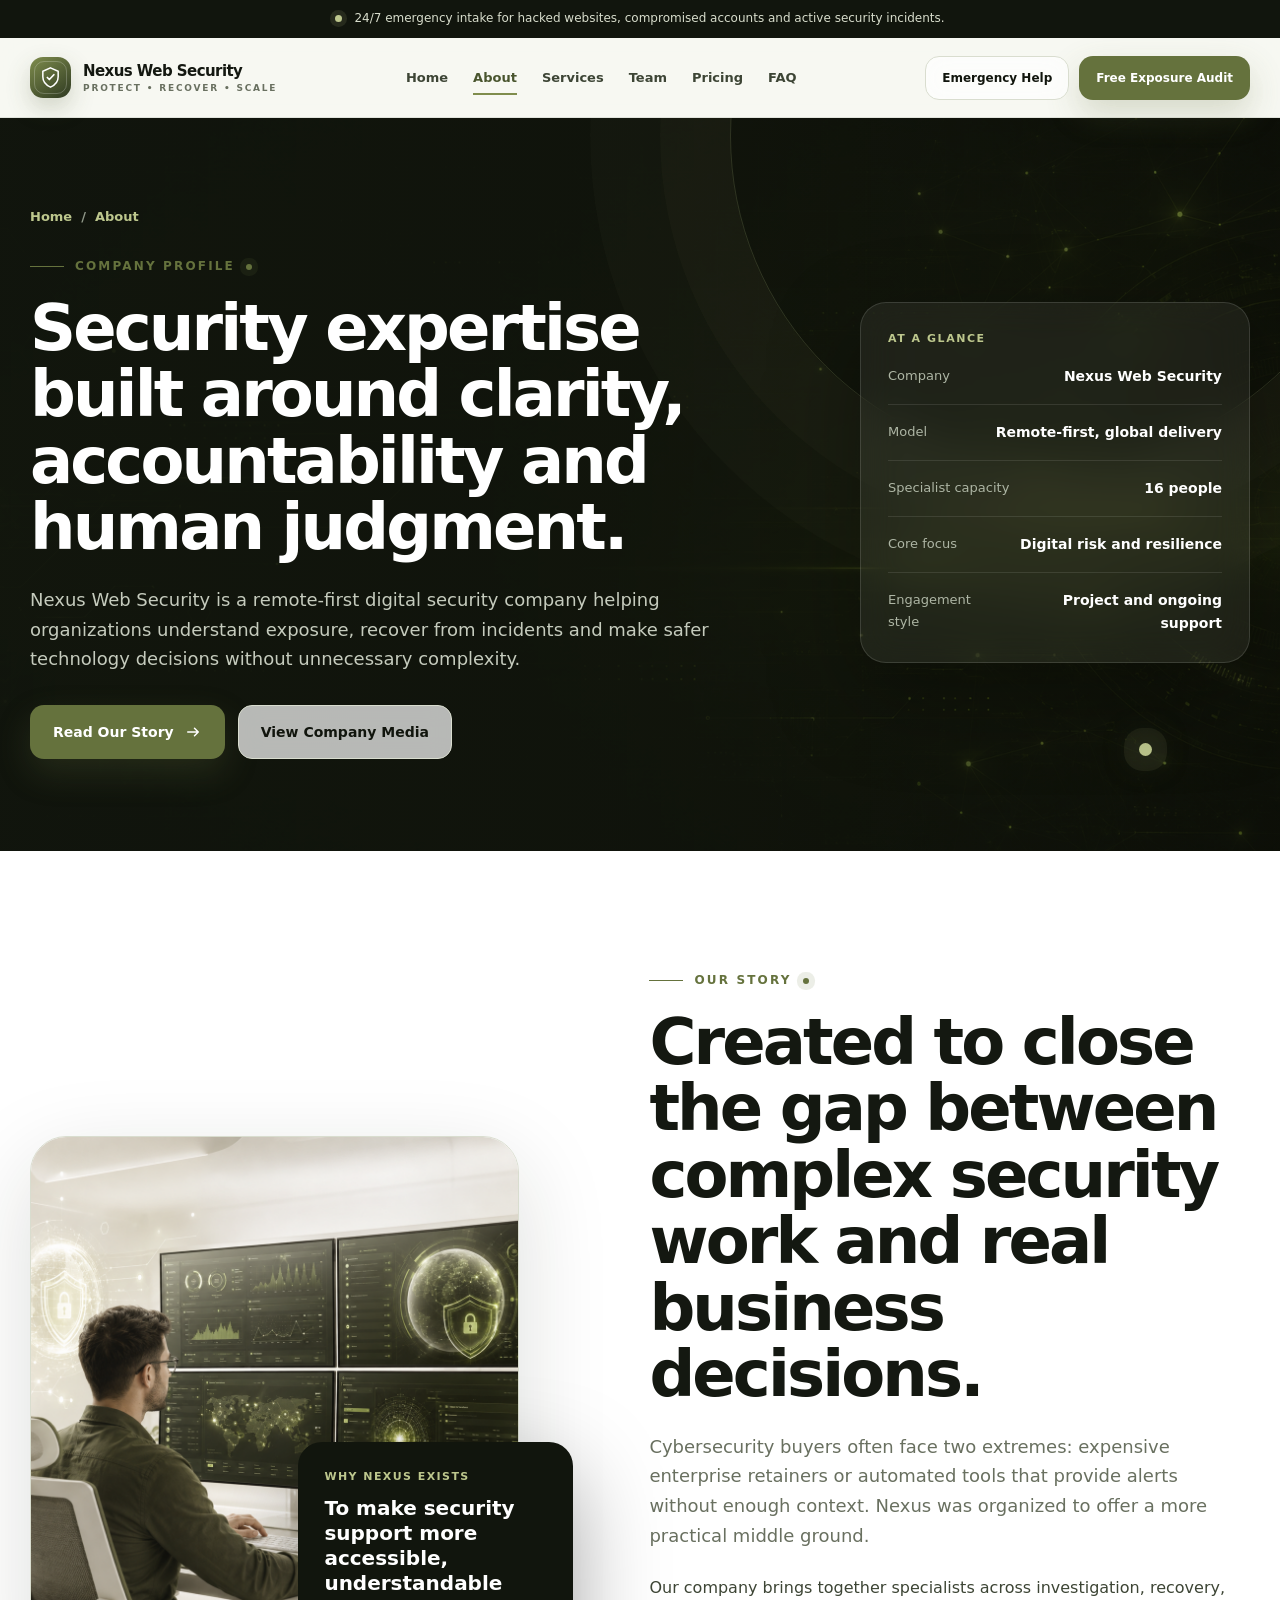
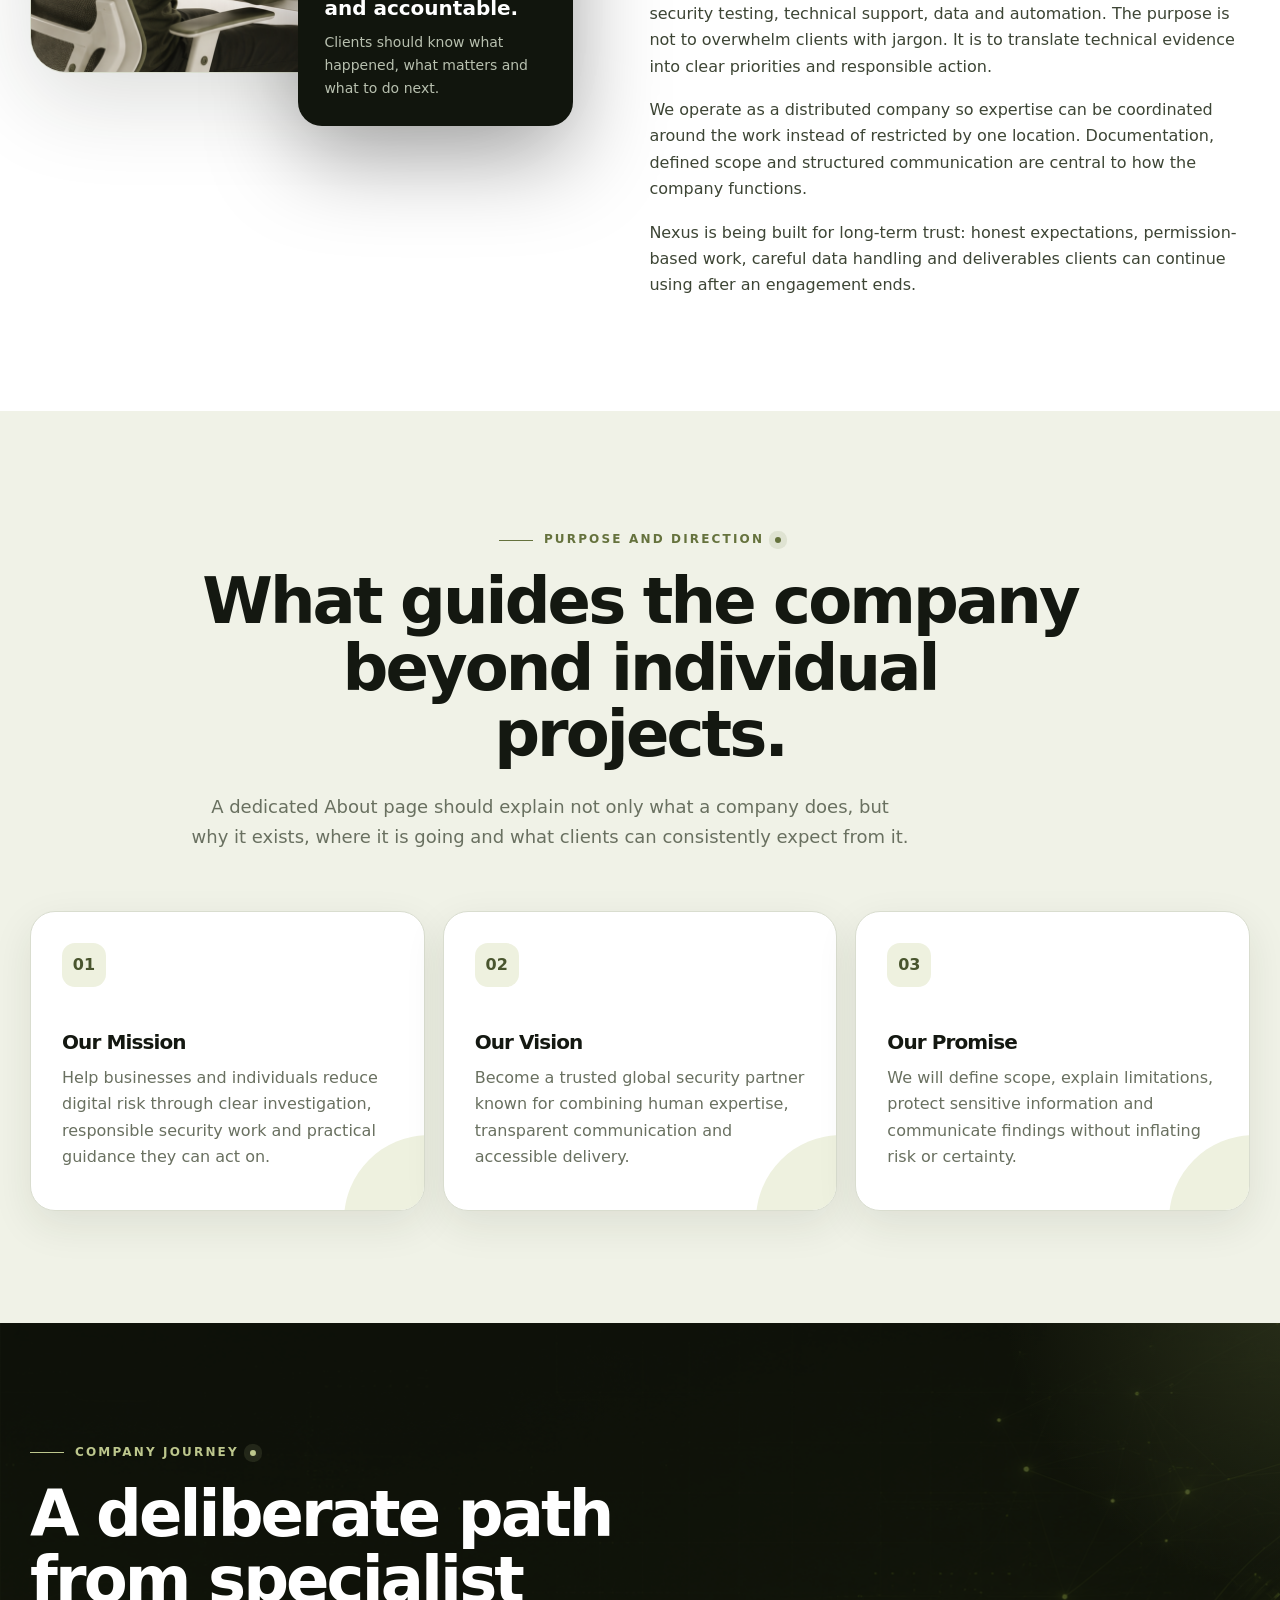
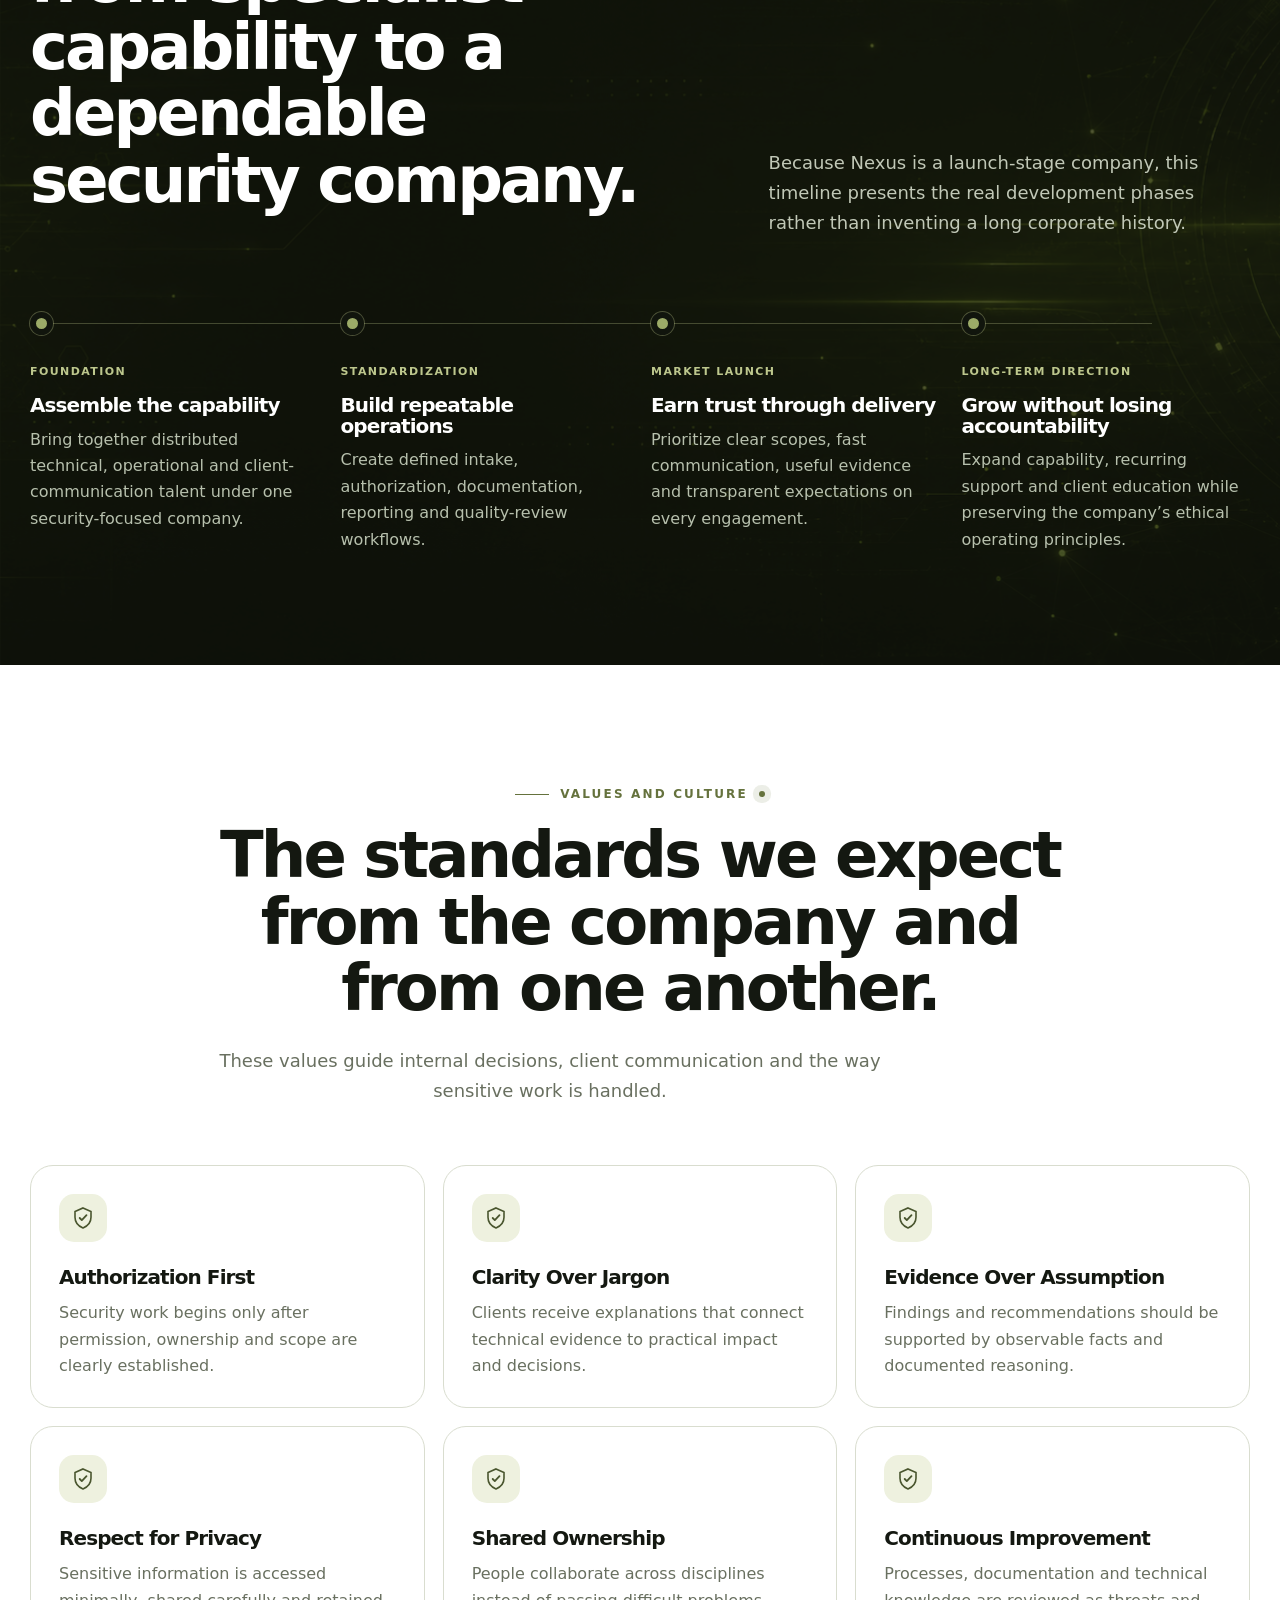
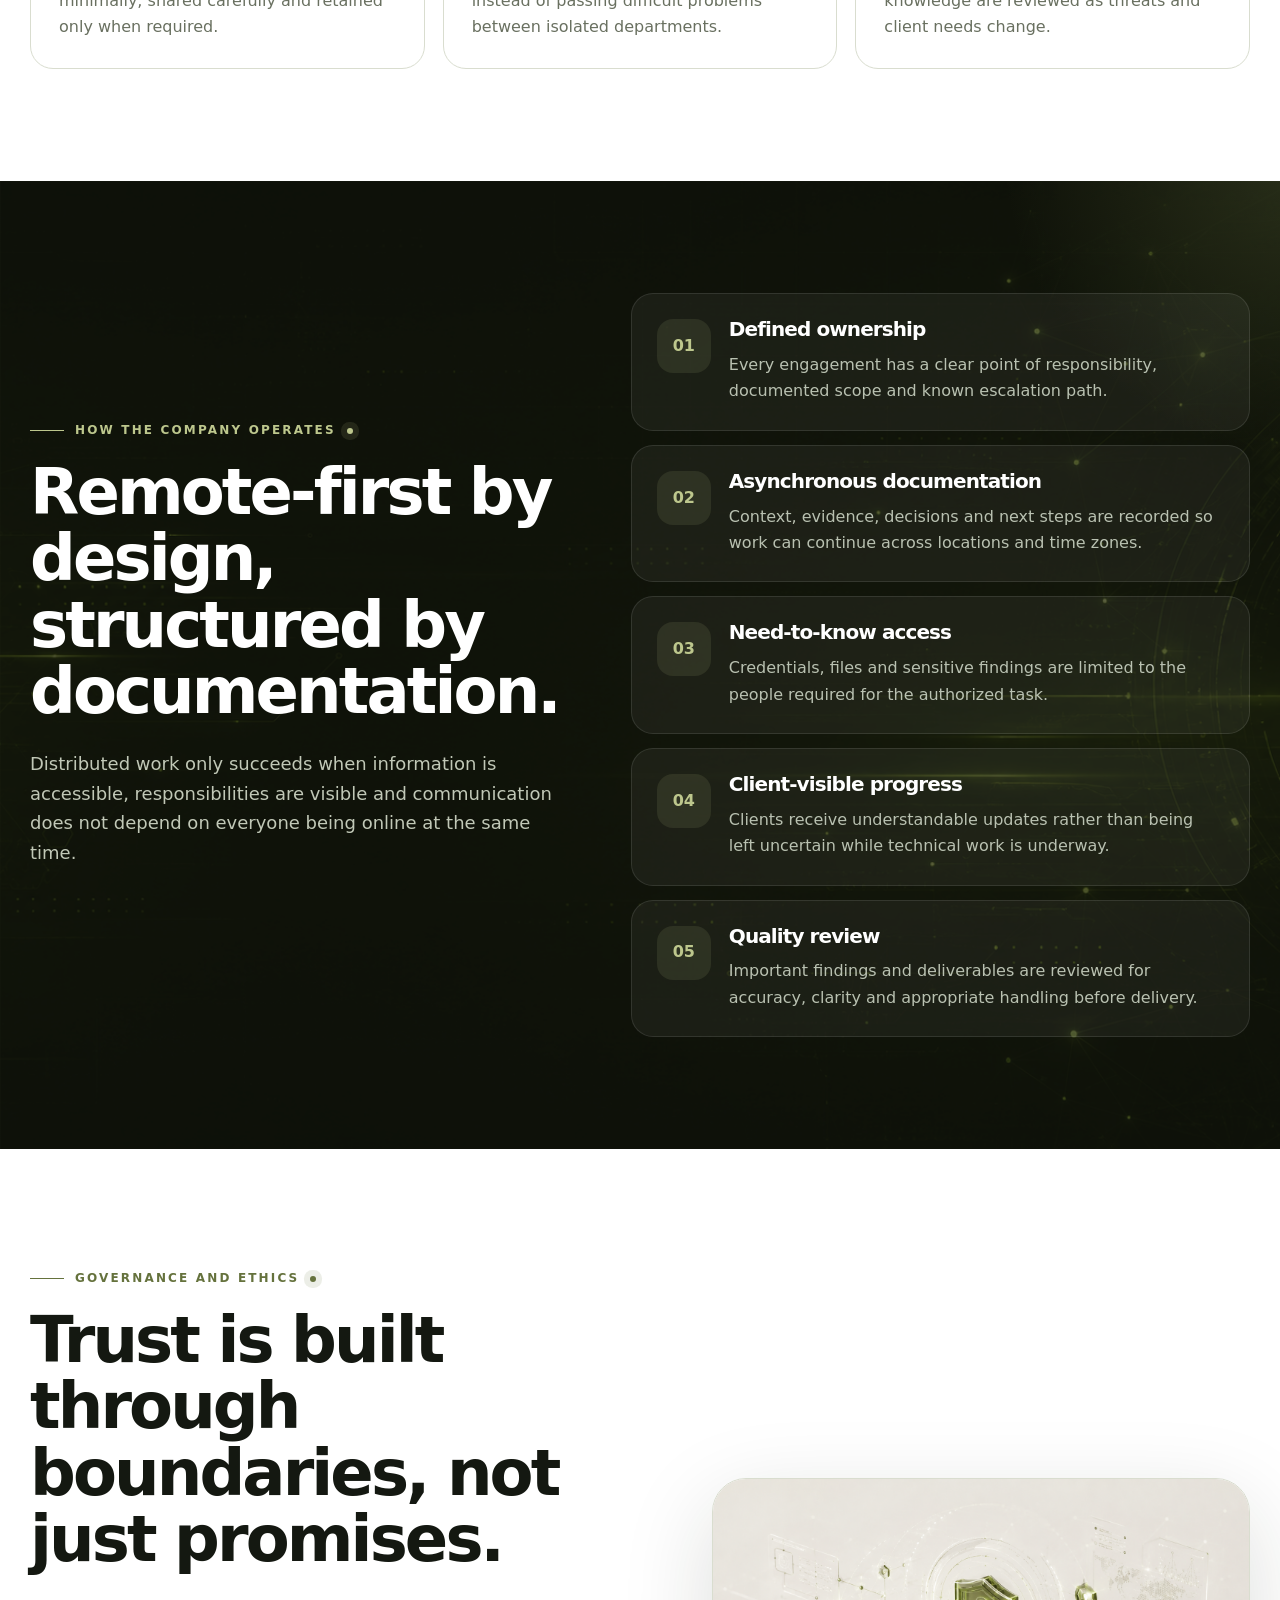
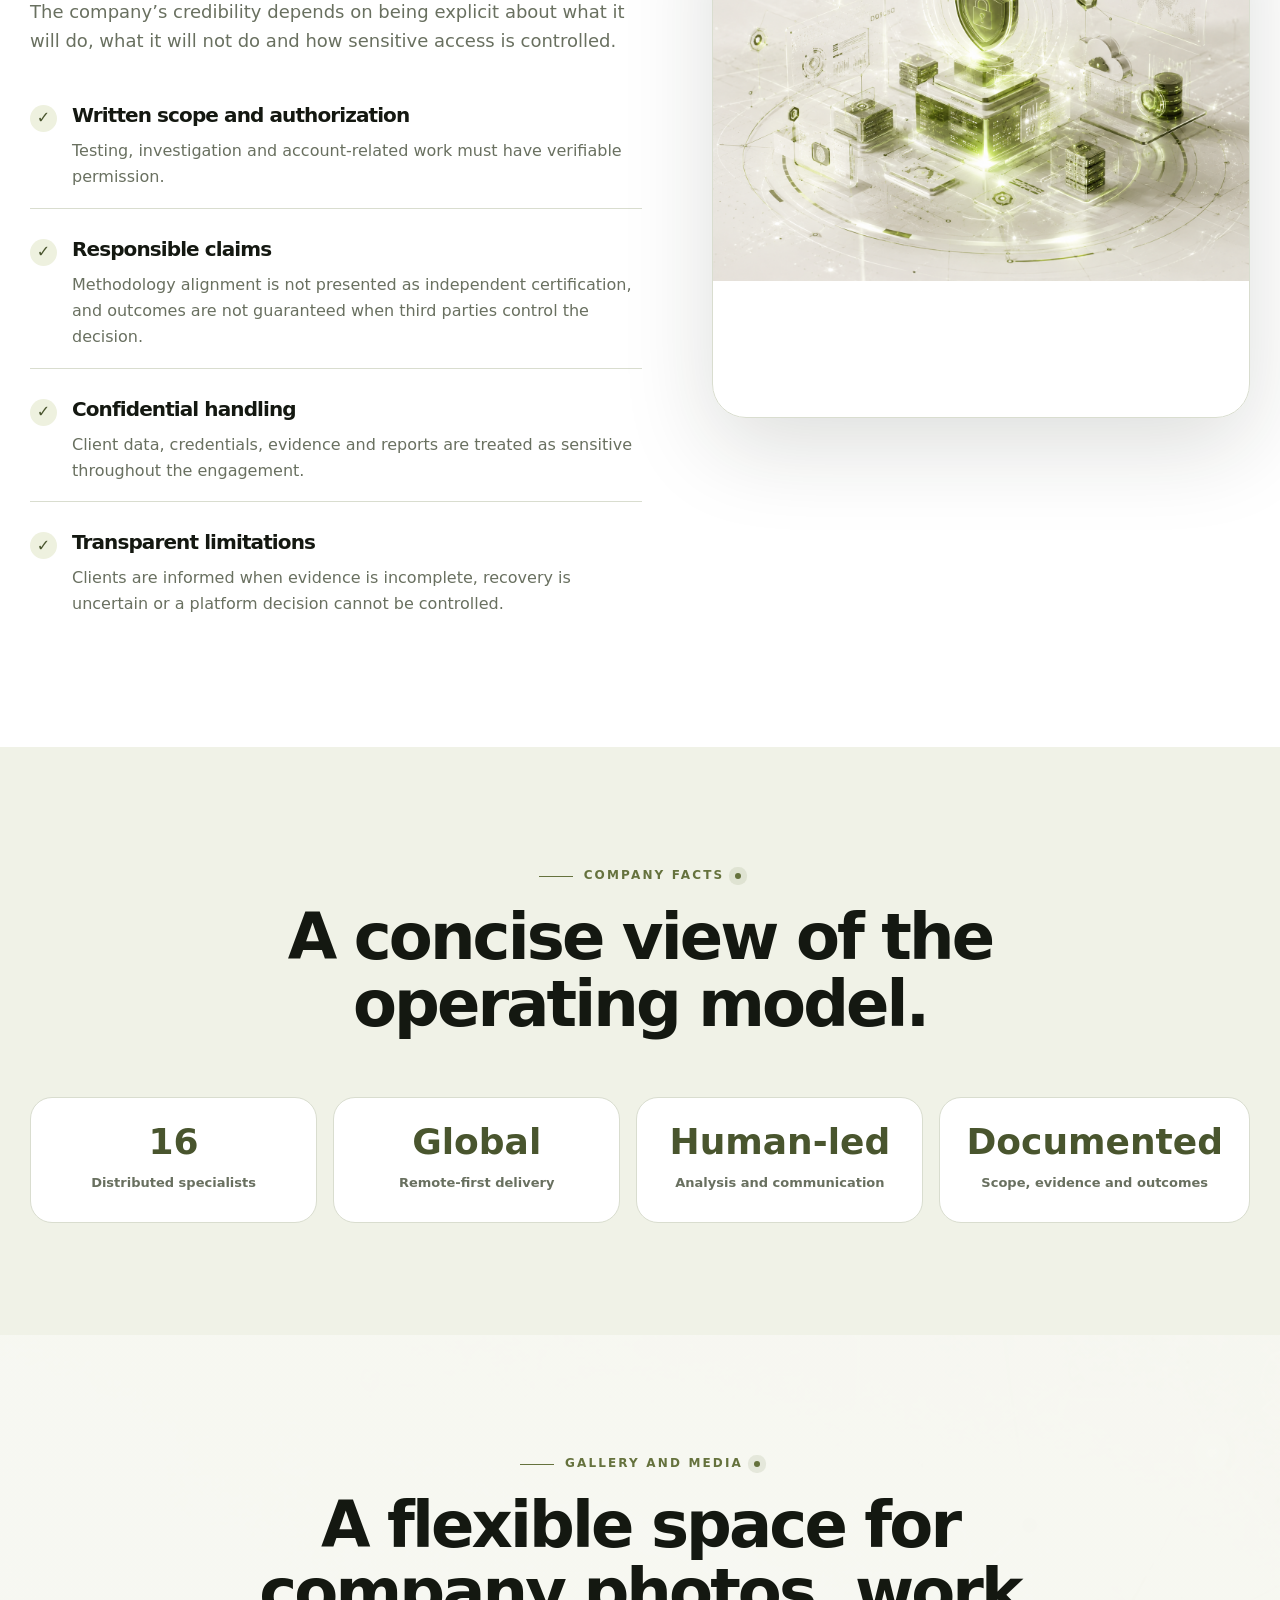
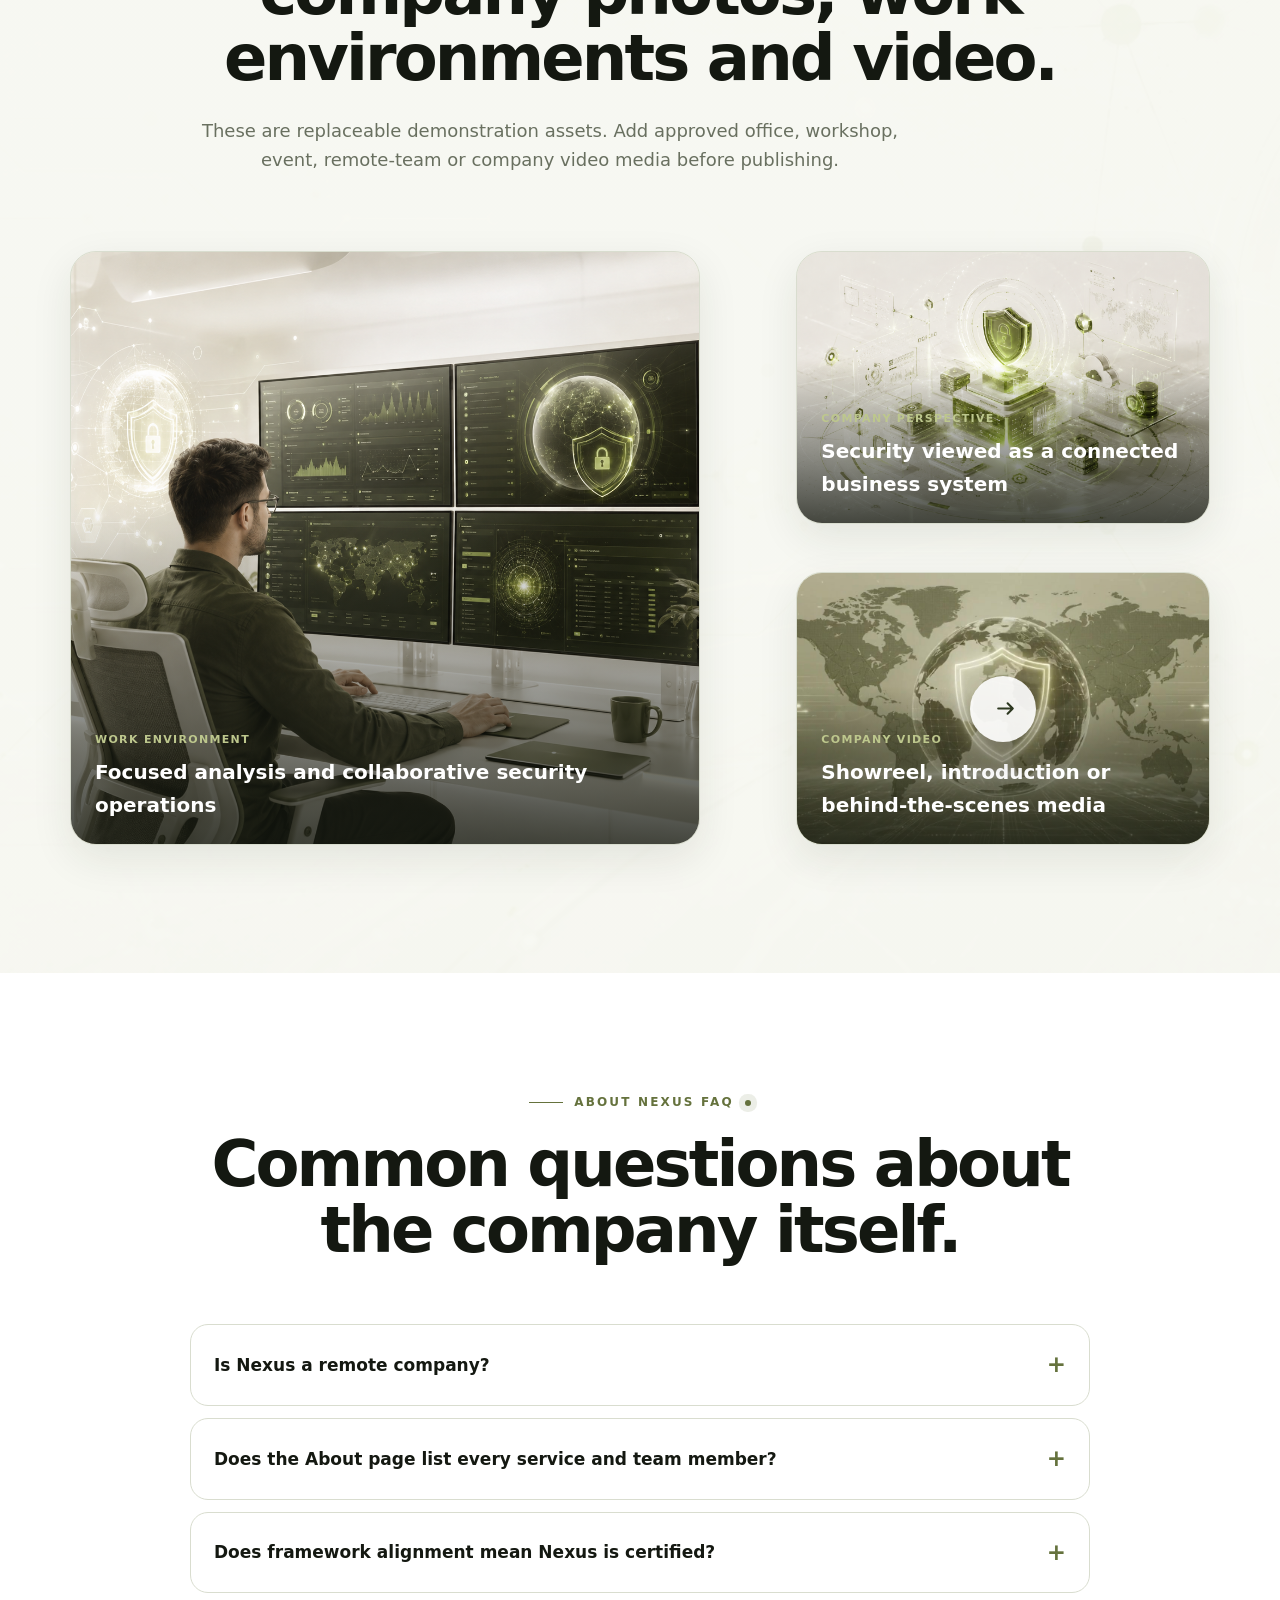
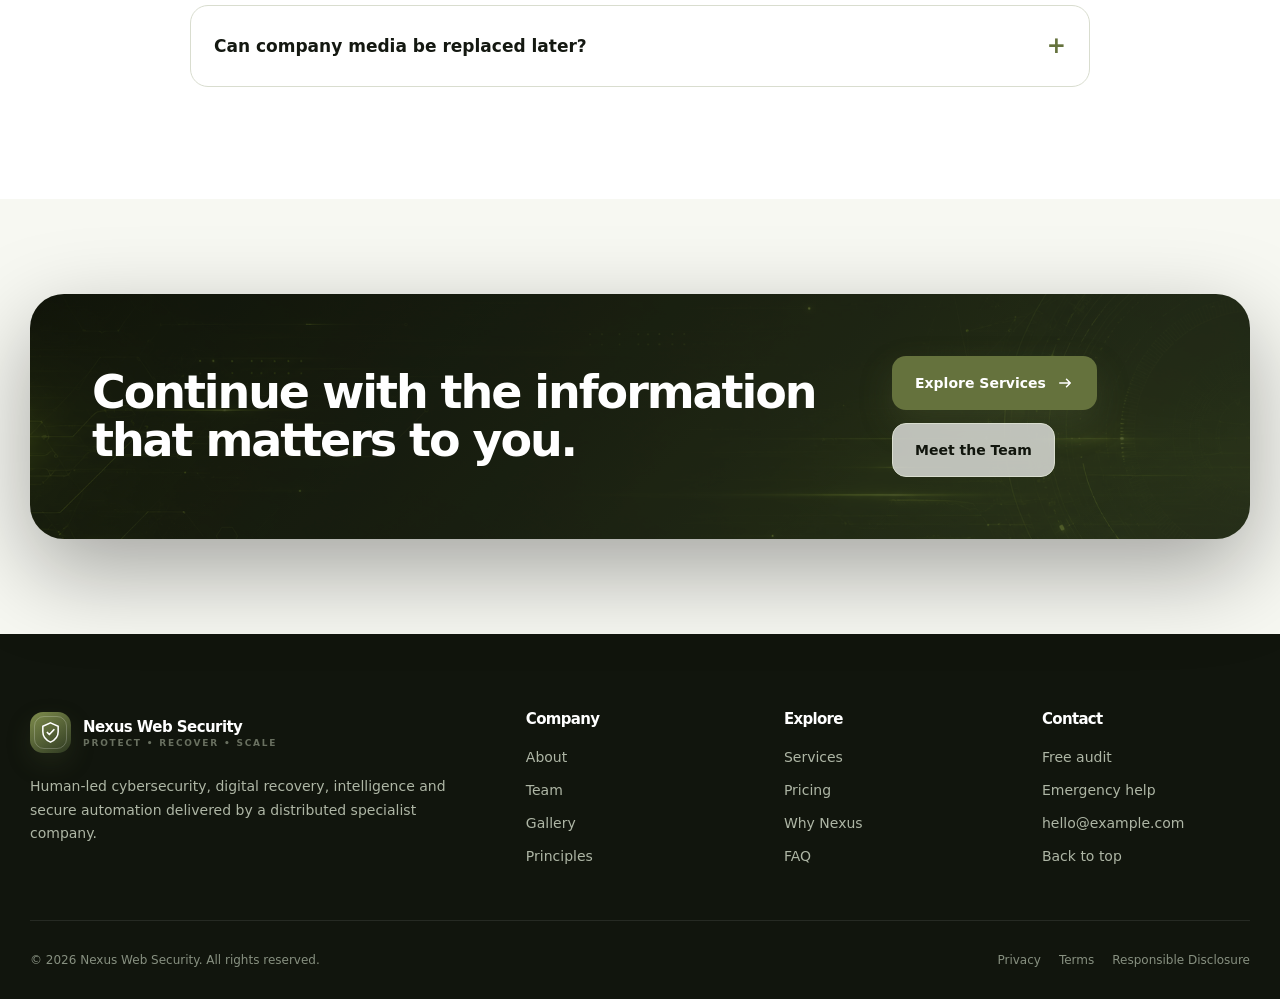
==== about.html @ 374e023b "Add files via upload" ====
<!DOCTYPE html><html lang="en"><head><meta charset="utf-8"><meta name="viewport" content="width=device-width,initial-scale=1"><meta name="description" content="Learn about Nexus Web Security, its origin, mission, vision, values, operating model, governance principles and company media."><meta name="theme-color" content="#f7f8f2"><title>About Nexus Web Security — Company Story, Values & Culture</title><script>document.documentElement.classList.add('js')</script><link rel="stylesheet" href="assets/site.css"></head><body><div class="topbar"><div class="container"><span class="live-dot"></span><span>24/7 emergency intake for hacked websites, compromised accounts and active security incidents.</span></div></div>
<nav class="nav" aria-label="Main navigation"><div class="container nav-inner">
<a class="brand" href="index.html" aria-label="Nexus Web Security home"><span class="brand-mark"><svg fill="none" viewBox="0 0 24 24"><path d="M12 2 20 5.6v5.6c0 5.1-3.2 8.7-8 10.8-4.8-2.1-8-5.7-8-10.8V5.6L12 2Z" stroke="currentColor" stroke-width="1.6"/><path d="m8.7 12 2.1 2.1 4.7-5" stroke="currentColor" stroke-linecap="round" stroke-linejoin="round" stroke-width="1.8"/></svg></span><span class="brand-text">Nexus Web Security<small>Protect • Recover • Scale</small></span></a>
<div class="nav-links" id="navLinks"><a href="index.html">Home</a><a href="about.html" class="active">About</a><a href="services.html">Services</a><a href="team.html">Team</a><a href="services.html#pricing">Pricing</a><a href="index.html#faq">FAQ</a></div>
<div class="nav-actions"><a class="btn btn-outline" href="index.html#emergency"><strong>Emergency Help</strong></a><a class="btn btn-primary" href="index.html#audit"><strong>Free Exposure Audit</strong></a><button class="menu-toggle" id="menuToggle" aria-label="Open menu" aria-expanded="false"><svg fill="none" viewBox="0 0 24 24" width="20"><path d="M4 7h16M4 12h16M4 17h16" stroke="currentColor" stroke-linecap="round" stroke-width="1.8"/></svg></button></div>
</div></nav><main id="top">
<section class="subhero" aria-labelledby="about-title"><span class="subhero-accent"></span><div class="container subhero-grid"><div>
<div class="breadcrumb"><a href="index.html">Home</a><span>/</span><strong>About</strong></div><span class="eyebrow">Company profile</span>
<h1 id="about-title"><strong>Security expertise built around clarity, accountability and human judgment.</strong></h1>
<p class="lead">Nexus Web Security is a remote-first digital security company helping organizations understand exposure, recover from incidents and make safer technology decisions without unnecessary complexity.</p>
<div class="actions"><a class="btn btn-primary" href="#story"><strong>Read Our Story</strong><svg aria-hidden="true" fill="none" viewBox="0 0 24 24"><path d="M5 12h14m-5-5 5 5-5 5" stroke="currentColor" stroke-linecap="round" stroke-linejoin="round" stroke-width="2"/></svg></a><a class="btn btn-outline" href="#gallery"><strong>View Company Media</strong></a></div></div>
<aside class="profile-panel" aria-label="Company profile summary"><small>At a glance</small><div class="profile-facts">
<div class="profile-fact"><span>Company</span><strong>Nexus Web Security</strong></div><div class="profile-fact"><span>Model</span><strong>Remote-first, global delivery</strong></div><div class="profile-fact"><span>Specialist capacity</span><strong>16 people</strong></div><div class="profile-fact"><span>Core focus</span><strong>Digital risk and resilience</strong></div><div class="profile-fact"><span>Engagement style</span><strong>Project and ongoing support</strong></div>
</div></aside></div></section>

<section class="section section-white" id="story"><div class="container story-grid"><div class="story-visual reveal"><img src="assets/about-analyst.png" alt="Cybersecurity professional reviewing security intelligence" loading="lazy"><div class="story-card"><small>Why Nexus exists</small><strong>To make security support more accessible, understandable and accountable.</strong><p>Clients should know what happened, what matters and what to do next.</p></div></div><div class="story-content reveal"><span class="eyebrow">Our story</span><h2 class="section-title"><strong>Created to close the gap between complex security work and real business decisions.</strong></h2><p class="lead">Cybersecurity buyers often face two extremes: expensive enterprise retainers or automated tools that provide alerts without enough context. Nexus was organized to offer a more practical middle ground.</p><div class="prose"><p>Our company brings together specialists across investigation, recovery, security testing, technical support, data and automation. The purpose is not to overwhelm clients with jargon. It is to translate technical evidence into clear priorities and responsible action.</p><p>We operate as a distributed company so expertise can be coordinated around the work instead of restricted by one location. Documentation, defined scope and structured communication are central to how the company functions.</p><p>Nexus is being built for long-term trust: honest expectations, permission-based work, careful data handling and deliverables clients can continue using after an engagement ends.</p></div></div></div></section>

<section class="section section-soft"><div class="container"><div class="section-head center reveal"><span class="eyebrow">Purpose and direction</span><h2 class="section-title"><strong>What guides the company beyond individual projects.</strong></h2><p class="section-copy">A dedicated About page should explain not only what a company does, but why it exists, where it is going and what clients can consistently expect from it.</p></div><div class="purpose-grid">
<article class="purpose-card reveal"><div class="purpose-number">01</div><h3><strong>Our Mission</strong></h3><p>Help businesses and individuals reduce digital risk through clear investigation, responsible security work and practical guidance they can act on.</p></article>
<article class="purpose-card reveal"><div class="purpose-number">02</div><h3><strong>Our Vision</strong></h3><p>Become a trusted global security partner known for combining human expertise, transparent communication and accessible delivery.</p></article>
<article class="purpose-card reveal"><div class="purpose-number">03</div><h3><strong>Our Promise</strong></h3><p>We will define scope, explain limitations, protect sensitive information and communicate findings without inflating risk or certainty.</p></article>
</div></div></section>

<section class="section section-dark" id="journey"><div class="container"><div class="section-head reveal"><div><span class="eyebrow">Company journey</span><h2 class="section-title"><strong>A deliberate path from specialist capability to a dependable security company.</strong></h2></div><p class="section-copy">Because Nexus is a launch-stage company, this timeline presents the real development phases rather than inventing a long corporate history.</p></div><div class="timeline">
<article class="phase reveal"><span class="phase-dot"></span><small>Foundation</small><h3><strong>Assemble the capability</strong></h3><p>Bring together distributed technical, operational and client-communication talent under one security-focused company.</p></article>
<article class="phase reveal"><span class="phase-dot"></span><small>Standardization</small><h3><strong>Build repeatable operations</strong></h3><p>Create defined intake, authorization, documentation, reporting and quality-review workflows.</p></article>
<article class="phase reveal"><span class="phase-dot"></span><small>Market launch</small><h3><strong>Earn trust through delivery</strong></h3><p>Prioritize clear scopes, fast communication, useful evidence and transparent expectations on every engagement.</p></article>
<article class="phase reveal"><span class="phase-dot"></span><small>Long-term direction</small><h3><strong>Grow without losing accountability</strong></h3><p>Expand capability, recurring support and client education while preserving the company’s ethical operating principles.</p></article>
</div></div></section>

<section class="section section-white" id="values"><div class="container"><div class="section-head center reveal"><span class="eyebrow">Values and culture</span><h2 class="section-title"><strong>The standards we expect from the company and from one another.</strong></h2><p class="section-copy">These values guide internal decisions, client communication and the way sensitive work is handled.</p></div><div class="values-grid">
<article class="value-card reveal"><div class="value-icon"><svg fill="none" viewBox="0 0 24 24"><path d="M12 2 20 5.6v5.6c0 5.1-3.2 8.7-8 10.8-4.8-2.1-8-5.7-8-10.8V5.6L12 2Z" stroke="currentColor" stroke-width="1.6"/><path d="m8.7 12 2.1 2.1 4.7-5" stroke="currentColor" stroke-linecap="round" stroke-linejoin="round" stroke-width="1.8"/></svg></div><h3><strong>Authorization First</strong></h3><p>Security work begins only after permission, ownership and scope are clearly established.</p></article><article class="value-card reveal"><div class="value-icon"><svg fill="none" viewBox="0 0 24 24"><path d="M12 2 20 5.6v5.6c0 5.1-3.2 8.7-8 10.8-4.8-2.1-8-5.7-8-10.8V5.6L12 2Z" stroke="currentColor" stroke-width="1.6"/><path d="m8.7 12 2.1 2.1 4.7-5" stroke="currentColor" stroke-linecap="round" stroke-linejoin="round" stroke-width="1.8"/></svg></div><h3><strong>Clarity Over Jargon</strong></h3><p>Clients receive explanations that connect technical evidence to practical impact and decisions.</p></article><article class="value-card reveal"><div class="value-icon"><svg fill="none" viewBox="0 0 24 24"><path d="M12 2 20 5.6v5.6c0 5.1-3.2 8.7-8 10.8-4.8-2.1-8-5.7-8-10.8V5.6L12 2Z" stroke="currentColor" stroke-width="1.6"/><path d="m8.7 12 2.1 2.1 4.7-5" stroke="currentColor" stroke-linecap="round" stroke-linejoin="round" stroke-width="1.8"/></svg></div><h3><strong>Evidence Over Assumption</strong></h3><p>Findings and recommendations should be supported by observable facts and documented reasoning.</p></article><article class="value-card reveal"><div class="value-icon"><svg fill="none" viewBox="0 0 24 24"><path d="M12 2 20 5.6v5.6c0 5.1-3.2 8.7-8 10.8-4.8-2.1-8-5.7-8-10.8V5.6L12 2Z" stroke="currentColor" stroke-width="1.6"/><path d="m8.7 12 2.1 2.1 4.7-5" stroke="currentColor" stroke-linecap="round" stroke-linejoin="round" stroke-width="1.8"/></svg></div><h3><strong>Respect for Privacy</strong></h3><p>Sensitive information is accessed minimally, shared carefully and retained only when required.</p></article><article class="value-card reveal"><div class="value-icon"><svg fill="none" viewBox="0 0 24 24"><path d="M12 2 20 5.6v5.6c0 5.1-3.2 8.7-8 10.8-4.8-2.1-8-5.7-8-10.8V5.6L12 2Z" stroke="currentColor" stroke-width="1.6"/><path d="m8.7 12 2.1 2.1 4.7-5" stroke="currentColor" stroke-linecap="round" stroke-linejoin="round" stroke-width="1.8"/></svg></div><h3><strong>Shared Ownership</strong></h3><p>People collaborate across disciplines instead of passing difficult problems between isolated departments.</p></article><article class="value-card reveal"><div class="value-icon"><svg fill="none" viewBox="0 0 24 24"><path d="M12 2 20 5.6v5.6c0 5.1-3.2 8.7-8 10.8-4.8-2.1-8-5.7-8-10.8V5.6L12 2Z" stroke="currentColor" stroke-width="1.6"/><path d="m8.7 12 2.1 2.1 4.7-5" stroke="currentColor" stroke-linecap="round" stroke-linejoin="round" stroke-width="1.8"/></svg></div><h3><strong>Continuous Improvement</strong></h3><p>Processes, documentation and technical knowledge are reviewed as threats and client needs change.</p></article>
</div></div></section>

<section class="section section-dark" id="operating-model"><div class="container operating-grid"><div class="operating-summary reveal"><span class="eyebrow">How the company operates</span><h2 class="section-title"><strong>Remote-first by design, structured by documentation.</strong></h2><p class="lead">Distributed work only succeeds when information is accessible, responsibilities are visible and communication does not depend on everyone being online at the same time.</p></div><div class="operating-list">
<article class="operating-item reveal"><span class="num">01</span><div><h3><strong>Defined ownership</strong></h3><p>Every engagement has a clear point of responsibility, documented scope and known escalation path.</p></div></article>
<article class="operating-item reveal"><span class="num">02</span><div><h3><strong>Asynchronous documentation</strong></h3><p>Context, evidence, decisions and next steps are recorded so work can continue across locations and time zones.</p></div></article>
<article class="operating-item reveal"><span class="num">03</span><div><h3><strong>Need-to-know access</strong></h3><p>Credentials, files and sensitive findings are limited to the people required for the authorized task.</p></div></article>
<article class="operating-item reveal"><span class="num">04</span><div><h3><strong>Client-visible progress</strong></h3><p>Clients receive understandable updates rather than being left uncertain while technical work is underway.</p></div></article>
<article class="operating-item reveal"><span class="num">05</span><div><h3><strong>Quality review</strong></h3><p>Important findings and deliverables are reviewed for accuracy, clarity and appropriate handling before delivery.</p></div></article>
</div></div></section>

<section class="section section-white" id="principles"><div class="container ethics-layout"><div class="reveal"><span class="eyebrow">Governance and ethics</span><h2 class="section-title"><strong>Trust is built through boundaries, not just promises.</strong></h2><p class="lead">The company’s credibility depends on being explicit about what it will do, what it will not do and how sensitive access is controlled.</p><div class="ethics-list">
<div class="ethic"><span class="ethic-check">✓</span><div><h3><strong>Written scope and authorization</strong></h3><p>Testing, investigation and account-related work must have verifiable permission.</p></div></div>
<div class="ethic"><span class="ethic-check">✓</span><div><h3><strong>Responsible claims</strong></h3><p>Methodology alignment is not presented as independent certification, and outcomes are not guaranteed when third parties control the decision.</p></div></div>
<div class="ethic"><span class="ethic-check">✓</span><div><h3><strong>Confidential handling</strong></h3><p>Client data, credentials, evidence and reports are treated as sensitive throughout the engagement.</p></div></div>
<div class="ethic"><span class="ethic-check">✓</span><div><h3><strong>Transparent limitations</strong></h3><p>Clients are informed when evidence is incomplete, recovery is uncertain or a platform decision cannot be controlled.</p></div></div>
</div></div><div class="ethics-visual reveal"><img src="assets/about-architecture.png" alt="Secure digital architecture representing company governance" loading="lazy"></div></div></section>

<section class="section section-soft"><div class="container"><div class="section-head center reveal"><span class="eyebrow">Company facts</span><h2 class="section-title"><strong>A concise view of the operating model.</strong></h2></div><div class="facts-grid"><div class="fact-card reveal"><strong>16</strong><span>Distributed specialists</span></div><div class="fact-card reveal"><strong>Global</strong><span>Remote-first delivery</span></div><div class="fact-card reveal"><strong>Human-led</strong><span>Analysis and communication</span></div><div class="fact-card reveal"><strong>Documented</strong><span>Scope, evidence and outcomes</span></div></div></div></section>

<section class="section gallery-section" id="gallery"><div class="container"><div class="section-head center reveal"><span class="eyebrow">Gallery and media</span><h2 class="section-title"><strong>A flexible space for company photos, work environments and video.</strong></h2><p class="section-copy">These are replaceable demonstration assets. Add approved office, workshop, event, remote-team or company video media before publishing.</p></div><div class="gallery-grid">
<figure class="media-card large reveal" data-type="image" data-src="assets/about-analyst.png"><img src="assets/about-analyst.png" alt="Cybersecurity work environment" loading="lazy"><figcaption class="media-info"><small>Work environment</small><strong>Focused analysis and collaborative security operations</strong></figcaption></figure>
<figure class="media-card reveal" data-type="image" data-src="assets/about-architecture.png"><img src="assets/about-architecture.png" alt="Digital security architecture" loading="lazy"><figcaption class="media-info"><small>Company perspective</small><strong>Security viewed as a connected business system</strong></figcaption></figure>
<figure class="media-card reveal" data-type="video" data-src="assets/company-gallery-video.mp4"><video muted playsinline preload="metadata" poster="assets/company-gallery-video-poster.jpg"><source src="assets/company-gallery-video.mp4" type="video/mp4"></video><span class="media-play"><svg aria-hidden="true" fill="none" viewBox="0 0 24 24"><path d="M5 12h14m-5-5 5 5-5 5" stroke="currentColor" stroke-linecap="round" stroke-linejoin="round" stroke-width="2"/></svg></span><figcaption class="media-info"><small>Company video</small><strong>Showreel, introduction or behind-the-scenes media</strong></figcaption></figure>
</div></div></section>

<section class="section section-white"><div class="container"><div class="section-head center reveal"><span class="eyebrow">About Nexus FAQ</span><h2 class="section-title"><strong>Common questions about the company itself.</strong></h2></div><div class="faq-list">
<div class="faq-item reveal"><button class="faq-q"><span><strong>Is Nexus a remote company?</strong></span><i>+</i></button><div class="faq-a"><p>Yes. Nexus is structured as a distributed company, using documented workflows and defined ownership to coordinate work across locations.</p></div></div>
<div class="faq-item reveal"><button class="faq-q"><span><strong>Does the About page list every service and team member?</strong></span><i>+</i></button><div class="faq-a"><p>No. Detailed capability information belongs on the dedicated Services page, while names, departments and responsibilities are presented on the Team page.</p></div></div>
<div class="faq-item reveal"><button class="faq-q"><span><strong>Does framework alignment mean Nexus is certified?</strong></span><i>+</i></button><div class="faq-a"><p>No. Using recognized guidance or mapping findings to controls is different from independent organizational certification.</p></div></div>
<div class="faq-item reveal"><button class="faq-q"><span><strong>Can company media be replaced later?</strong></span><i>+</i></button><div class="faq-a"><p>Yes. The gallery supports images and video, and the demonstration assets can be replaced with approved company media without redesigning the section.</p></div></div>
</div></div></section>

<section class="final-cta section-light"><div class="container"><div class="final-card reveal"><h2><strong>Continue with the information that matters to you.</strong></h2><div class="actions"><a class="btn btn-primary" href="services.html"><strong>Explore Services</strong><svg aria-hidden="true" fill="none" viewBox="0 0 24 24"><path d="M5 12h14m-5-5 5 5-5 5" stroke="currentColor" stroke-linecap="round" stroke-linejoin="round" stroke-width="2"/></svg></a><a class="btn btn-outline" href="team.html"><strong>Meet the Team</strong></a></div></div></div></section>
<div class="media-modal" id="mediaModal" aria-hidden="true"><div class="modal-shell"><button class="modal-close" id="modalClose" aria-label="Close media">×</button><div id="modalBody"></div></div></div>
</main><footer><div class="container"><div class="footer-grid">
<div><a class="brand" href="index.html"><span class="brand-mark"><svg fill="none" viewBox="0 0 24 24"><path d="M12 2 20 5.6v5.6c0 5.1-3.2 8.7-8 10.8-4.8-2.1-8-5.7-8-10.8V5.6L12 2Z" stroke="currentColor" stroke-width="1.6"/><path d="m8.7 12 2.1 2.1 4.7-5" stroke="currentColor" stroke-linecap="round" stroke-linejoin="round" stroke-width="1.8"/></svg></span><span class="brand-text">Nexus Web Security<small>Protect • Recover • Scale</small></span></a><p class="footer-about">Human-led cybersecurity, digital recovery, intelligence and secure automation delivered by a distributed specialist company.</p></div>
<div class="footer-col"><h4><strong>Company</strong></h4><div class="footer-links"><a href="about.html">About</a><a href="team.html">Team</a><a href="about.html#gallery">Gallery</a><a href="about.html#principles">Principles</a></div></div>
<div class="footer-col"><h4><strong>Explore</strong></h4><div class="footer-links"><a href="services.html">Services</a><a href="services.html#pricing">Pricing</a><a href="index.html#trust">Why Nexus</a><a href="index.html#faq">FAQ</a></div></div>
<div class="footer-col"><h4><strong>Contact</strong></h4><div class="footer-links"><a href="index.html#audit">Free audit</a><a href="index.html#emergency">Emergency help</a><a href="mailto:hello@example.com">hello@example.com</a><a href="#top">Back to top</a></div></div>
</div><div class="footer-bottom"><span>© 2026 Nexus Web Security. All rights reserved.</span><div class="legal-links"><a href="#">Privacy</a><a href="#">Terms</a><a href="#">Responsible Disclosure</a></div></div></div></footer><script src="assets/site.js"></script></body></html>
---- assets/site.css ----
:root {
  --olive-950: #11150d;
  --olive-900: #182013;
  --olive-850: #20291a;
  --olive-800: #2e3921;
  --olive-700: #49552e;
  --olive-600: #65723d;
  --olive-500: #7f8d4d;
  --olive-400: #9cab68;
  --olive-300: #bdc78d;
  --olive-200: #dde3c3;
  --olive-100: #eef1df;
  --paper: #f7f8f2;
  --white: #fff;
  --soft: #f0f2e7;
  --ink: #141811;
  --ink-soft: #3d4535;
  --muted: #697060;
  --line: #d9ddcf;
  --shadow-sm: 0 14px 42px rgba(31, 39, 24, .09);
  --shadow: 0 28px 90px rgba(26, 34, 19, .15);
  --shadow-dark: 0 32px 90px rgba(0, 0, 0, .34);
  --radius: 24px;
  --radius-lg: 38px;
  --container: min(1220px, calc(100% - 48px));
  --heading: 4rem;
}

* {
  box-sizing: border-box
}

html {
  scroll-behavior: smooth;
  scroll-padding-top: 95px
}

body {
  margin: 0;
  overflow-x: hidden;
  background: var(--paper);
  color: var(--ink);
  font-family: Inter, ui-sans-serif, system-ui, -apple-system, BlinkMacSystemFont, "Segoe UI", sans-serif;
  line-height: 1.65;
  -webkit-font-smoothing: antialiased
}

body.menu-open,
body.modal-open {
  overflow: hidden
}

::selection {
  background: var(--olive-300);
  color: var(--olive-950)
}

a {
  color: inherit;
  text-decoration: none
}

button,
input,
textarea,
select {
  font: inherit
}

button {
  cursor: pointer
}

img,
svg,
video {
  display: block;
  max-width: 100%
}

h1,
h2,
h3,
h4,
p {
  margin-top: 0
}

h1,
h2,
h3,
h4 {
  line-height: 1.04;
  letter-spacing: -.045em
}

h1,
.section-title {
  font-size: var(--heading);
  margin-bottom: 24px
}

h3,
h4 {
  font-size: 20px;
  margin-bottom: 12px
}

p {
  font-size: 16px;
  margin-bottom: 0
}

.container {
  width: var(--container);
  margin-inline: auto
}

.section {
  position: relative;
  padding: 112px 0;
  overflow: hidden
}

.section-white {
  background: #fff
}

.section-light {
  background: var(--paper)
}

.section-soft {
  background: var(--soft)
}

.section-dark {
  background: var(--olive-950);
  color: #fff
}

.section-dark::before {
  content: "";
  position: absolute;
  inset: 0;
  background: linear-gradient(rgba(156, 171, 104, .06) 1px, transparent 1px), linear-gradient(90deg, rgba(156, 171, 104, .06) 1px, transparent 1px), url('dark-tech-bg.png') center/cover no-repeat;
  opacity: .28;
  pointer-events: none
}

.section-dark::after {
  content: "";
  position: absolute;
  width: 650px;
  height: 650px;
  border-radius: 50%;
  right: -360px;
  top: -360px;
  background: radial-gradient(circle, rgba(127, 141, 77, .25), transparent 68%);
  pointer-events: none
}

.section>.container {
  position: relative;
  z-index: 2
}

.section-head {
  display: grid;
  grid-template-columns: 1fr .72fr;
  align-items: end;
  gap: 70px;
  margin-bottom: 58px
}

.section-head.center {
  display: block;
  text-align: center;
  max-width: 900px;
  margin-inline: auto;
  margin-bottom: 60px
}

.section-copy,
.lead {
  font-size: 18px;
  color: var(--muted);
  max-width: 720px
}

.section-dark .section-copy,
.section-dark .lead {
  color: #c1c8b7
}

.eyebrow {
  display: inline-flex;
  align-items: center;
  gap: 11px;
  margin-bottom: 18px;
  color: var(--olive-600);
  font-size: 12px;
  font-weight: 850;
  letter-spacing: .18em;
  text-transform: uppercase
}

.section-dark .eyebrow {
  color: var(--olive-300)
}

.eyebrow::before {
  content: "";
  width: 34px;
  height: 1px;
  background: currentColor
}

.eyebrow::after {
  content: "";
  width: 6px;
  height: 6px;
  border-radius: 50%;
  background: currentColor;
  box-shadow: 0 0 0 6px color-mix(in srgb, currentColor 12%, transparent)
}

.actions {
  display: flex;
  gap: 13px;
  flex-wrap: wrap
}

.btn {
  min-height: 54px;
  padding: 0 22px;
  border-radius: 14px;
  display: inline-flex;
  align-items: center;
  justify-content: center;
  gap: 10px;
  border: 1px solid transparent;
  font-size: 14px;
  font-weight: 850;
  transition: .28s ease
}

.btn:hover {
  transform: translateY(-3px)
}

.btn-primary {
  background: var(--olive-600);
  color: #fff;
  box-shadow: 0 14px 34px rgba(101, 114, 61, .24)
}

.btn-primary:hover {
  background: var(--olive-700)
}

.btn-dark {
  background: var(--olive-950);
  color: #fff
}

.btn-outline {
  background: rgba(255, 255, 255, .7);
  color: var(--olive-950);
  border-color: var(--line);
  backdrop-filter: blur(12px)
}

.btn-outline:hover {
  border-color: var(--olive-500);
  background: #fff
}

.section-dark .btn-outline {
  color: #fff;
  background: rgba(255, 255, 255, .04);
  border-color: rgba(255, 255, 255, .17)
}

.icon {
  width: 20px;
  height: 20px
}

.topbar {
  min-height: 38px;
  background: var(--olive-950);
  color: #d8ddcc;
  font-size: 12px;
  display: flex;
  align-items: center
}

.topbar .container {
  display: flex;
  align-items: center;
  justify-content: center;
  gap: 12px;
  text-align: center
}

.live-dot {
  width: 7px;
  height: 7px;
  border-radius: 50%;
  background: var(--olive-300);
  box-shadow: 0 0 0 5px rgba(189, 199, 141, .12);
  animation: pulse 2s ease-in-out infinite
}

@keyframes pulse {
  50% {
    box-shadow: 0 0 0 11px rgba(189, 199, 141, 0)
  }
}

.nav {
  height: 80px;
  position: sticky;
  top: 0;
  z-index: 1000;
  background: rgba(247, 248, 242, .9);
  backdrop-filter: blur(18px);
  border-bottom: 1px solid rgba(45, 57, 33, .1)
}

.nav-inner {
  height: 100%;
  display: flex;
  align-items: center;
  justify-content: space-between;
  gap: 28px
}

.brand {
  display: flex;
  align-items: center;
  gap: 12px;
  font-weight: 900;
  letter-spacing: -.035em;
  white-space: nowrap
}

.brand-mark {
  width: 41px;
  height: 41px;
  display: grid;
  place-items: center;
  border-radius: 13px;
  color: #fff;
  background: linear-gradient(145deg, var(--olive-500), var(--olive-800));
  box-shadow: 0 10px 25px rgba(73, 85, 46, .23);
  position: relative
}

.brand-mark::after {
  content: "";
  position: absolute;
  inset: 4px;
  border: 1px solid rgba(255, 255, 255, .22);
  border-radius: 10px
}

.brand-mark svg {
  width: 23px;
  position: relative;
  z-index: 2
}

.brand-text {
  font-size: 15px
}

.brand-text small {
  display: block;
  color: var(--muted);
  font-size: 9px;
  letter-spacing: .2em;
  text-transform: uppercase;
  margin-top: -3px
}

.nav-links {
  display: flex;
  align-items: center;
  gap: 25px;
  font-size: 13px;
  font-weight: 750;
  color: var(--ink-soft)
}

.nav-links a {
  position: relative;
  transition: .2s
}

.nav-links a::after {
  content: "";
  position: absolute;
  left: 0;
  right: 100%;
  bottom: -7px;
  height: 2px;
  background: var(--olive-500);
  transition: .25s
}

.nav-links a:hover,
.nav-links a.active {
  color: var(--olive-700)
}

.nav-links a:hover::after,
.nav-links a.active::after {
  right: 0
}

.nav-actions {
  display: flex;
  align-items: center;
  gap: 10px
}

.nav .btn {
  min-height: 44px;
  padding: 0 16px;
  font-size: 12px
}

.menu-toggle {
  display: none;
  width: 44px;
  height: 44px;
  border-radius: 12px;
  border: 1px solid var(--line);
  background: #fff;
  color: var(--olive-950)
}

/* Dedicated subpage hero */
.subhero {
  position: relative;
  min-height: 570px;
  display: flex;
  align-items: center;
  padding: 88px 0 92px;
  background: var(--olive-950);
  color: #fff;
  overflow: hidden
}

.subhero::before {
  content: "";
  position: absolute;
  inset: 0;
  background: linear-gradient(90deg, rgba(17, 21, 13, .98) 0%, rgba(17, 21, 13, .87) 48%, rgba(17, 21, 13, .56) 100%), url('dark-tech-bg.png') center/cover no-repeat
}

.subhero::after {
  content: "";
  position: absolute;
  right: -8%;
  top: -42%;
  width: 650px;
  height: 650px;
  border-radius: 50%;
  border: 1px solid rgba(189, 199, 141, .18);
  box-shadow: 0 0 0 70px rgba(189, 199, 141, .025), 0 0 0 140px rgba(189, 199, 141, .02)
}

.subhero-grid {
  position: relative;
  z-index: 2;
  display: grid;
  grid-template-columns: 1fr 390px;
  gap: 80px;
  align-items: center
}

.breadcrumb {
  display: flex;
  align-items: center;
  gap: 9px;
  color: var(--olive-300);
  font-size: 13px;
  font-weight: 750;
  margin-bottom: 22px
}

.breadcrumb span {
  color: #8f9788
}

.subhero h1 {
  max-width: 820px
}

.subhero .lead {
  color: #c5cbbd;
  max-width: 760px
}

.subhero .actions {
  margin-top: 31px
}

.profile-panel {
  padding: 27px;
  border-radius: 26px;
  background: rgba(255, 255, 255, .06);
  border: 1px solid rgba(255, 255, 255, .13);
  backdrop-filter: blur(18px);
  box-shadow: var(--shadow-dark)
}

.profile-panel>small {
  display: block;
  color: var(--olive-300);
  font-size: 11px;
  font-weight: 850;
  letter-spacing: .14em;
  text-transform: uppercase;
  margin-bottom: 17px
}

.profile-facts {
  display: grid;
  gap: 0
}

.profile-fact {
  padding: 16px 0;
  border-bottom: 1px solid rgba(255, 255, 255, .1);
  display: flex;
  justify-content: space-between;
  gap: 20px
}

.profile-fact:last-child {
  border-bottom: 0;
  padding-bottom: 0
}

.profile-fact:first-child {
  padding-top: 0
}

.profile-fact span {
  color: #aeb6a5;
  font-size: 13px
}

.profile-fact strong {
  font-size: 14px;
  text-align: right
}

.subhero-accent {
  position: absolute;
  right: 10%;
  bottom: 13%;
  width: 13px;
  height: 13px;
  border-radius: 50%;
  background: var(--olive-300);
  box-shadow: 0 0 0 15px rgba(189, 199, 141, .08), 0 0 35px rgba(189, 199, 141, .5)
}

/* About */
.story-grid {
  display: grid;
  grid-template-columns: .95fr 1.05fr;
  gap: 76px;
  align-items: center
}

.story-visual {
  position: relative;
  min-height: 590px
}

.story-visual img {
  position: absolute;
  inset: 0 10% 9% 0;
  width: 90%;
  height: 91%;
  object-fit: cover;
  border-radius: 36px;
  border: 1px solid var(--line);
  box-shadow: var(--shadow)
}

.story-card {
  position: absolute;
  right: 0;
  bottom: 0;
  width: 275px;
  padding: 26px;
  border-radius: 24px;
  background: var(--olive-950);
  color: #fff;
  box-shadow: var(--shadow-dark)
}

.story-card small {
  display: block;
  color: var(--olive-300);
  font-size: 11px;
  font-weight: 850;
  letter-spacing: .13em;
  text-transform: uppercase;
  margin-bottom: 10px
}

.story-card strong {
  display: block;
  font-size: 20px;
  line-height: 1.25;
  margin-bottom: 10px
}

.story-card p {
  color: #b8c0af;
  font-size: 14px
}

.story-content .lead {
  margin-bottom: 24px
}

.prose {
  display: grid;
  gap: 17px;
  color: var(--ink-soft)
}

.purpose-grid {
  display: grid;
  grid-template-columns: repeat(3, 1fr);
  gap: 18px
}

.purpose-card {
  min-height: 300px;
  padding: 31px;
  border-radius: 25px;
  background: #fff;
  border: 1px solid var(--line);
  box-shadow: var(--shadow-sm);
  position: relative;
  overflow: hidden
}

.purpose-card::after {
  content: "";
  position: absolute;
  width: 170px;
  height: 170px;
  border-radius: 50%;
  right: -90px;
  bottom: -95px;
  background: var(--olive-100)
}

.purpose-number {
  width: 44px;
  height: 44px;
  display: grid;
  place-items: center;
  border-radius: 13px;
  background: var(--olive-100);
  color: var(--olive-700);
  font-weight: 900;
  margin-bottom: 45px
}

.purpose-card p {
  color: var(--muted);
  position: relative;
  z-index: 2
}

.timeline {
  position: relative;
  display: grid;
  grid-template-columns: repeat(4, 1fr);
  gap: 22px
}

.timeline::before {
  content: "";
  position: absolute;
  left: 0%;
  right: 8%;
  top: 28px;
  height: 1px;
  background: rgba(189, 199, 141, .3)
}

.phase {
  position: relative;
  padding-top: 62px
}

.phase-dot {
  position: absolute;
  top: 17px;
  left: 0;
  width: 23px;
  height: 23px;
  border-radius: 50%;
  background: var(--olive-400);
  border: 6px solid var(--olive-950);
  box-shadow: 0 0 0 1px rgba(189, 199, 141, .35)
}

.phase small {
  color: var(--olive-300);
  font-size: 11px;
  font-weight: 850;
  letter-spacing: .13em;
  text-transform: uppercase
}

.phase h3 {
  margin: 11px 0
}

.phase p {
  color: #b7c0ad
}

.values-grid {
  display: grid;
  grid-template-columns: repeat(3, 1fr);
  gap: 18px
}

.value-card {
  padding: 28px;
  border-radius: 23px;
  border: 1px solid var(--line);
  background: #fff;
  transition: .3s
}

.value-card:hover {
  transform: translateY(-5px);
  border-color: var(--olive-300);
  box-shadow: var(--shadow-sm)
}

.value-icon {
  width: 48px;
  height: 48px;
  border-radius: 15px;
  display: grid;
  place-items: center;
  background: var(--olive-100);
  color: var(--olive-700);
  margin-bottom: 25px
}

.value-icon svg {
  width: 24px
}

.value-card p {
  color: var(--muted)
}

.operating-grid {
  display: grid;
  grid-template-columns: .82fr 1.18fr;
  gap: 72px;
  align-items: start
}

.operating-summary {
  position: sticky;
  top: 120px
}

.operating-list {
  display: grid;
  gap: 14px
}

.operating-item {
  display: grid;
  grid-template-columns: 54px 1fr;
  gap: 18px;
  padding: 25px;
  border-radius: 22px;
  background: rgba(255, 255, 255, .05);
  border: 1px solid rgba(255, 255, 255, .1)
}

.operating-item .num {
  width: 54px;
  height: 54px;
  border-radius: 16px;
  display: grid;
  place-items: center;
  background: rgba(189, 199, 141, .11);
  color: var(--olive-300);
  font-weight: 900
}

.operating-item p {
  color: #b9c1b1
}

.ethics-layout {
  display: grid;
  grid-template-columns: 1fr .88fr;
  gap: 70px;
  align-items: center
}

.ethics-list {
  display: grid;
  gap: 13px;
  margin-top: 32px
}

.ethic {
  display: flex;
  gap: 15px;
  padding: 17px 0;
  border-bottom: 1px solid var(--line)
}

.ethic:last-child {
  border-bottom: 0
}

.ethic-check {
  width: 27px;
  height: 27px;
  flex: 0 0 27px;
  border-radius: 50%;
  display: grid;
  place-items: center;
  background: var(--olive-100);
  color: var(--olive-700);
  font-weight: 900
}

.ethic p {
  color: var(--muted)
}

.ethics-visual {
  min-height: 540px;
  border-radius: 34px;
  overflow: hidden;
  box-shadow: var(--shadow);
  border: 1px solid var(--line)
}

.ethics-visual img {
  width: 100%;
  height: 100%;
  object-fit: cover
}

.facts-grid {
  display: grid;
  grid-template-columns: repeat(4, 1fr);
  gap: 16px
}

.fact-card {
  padding: 26px;
  border-radius: 22px;
  background: #fff;
  border: 1px solid var(--line);
  text-align: center
}

.fact-card strong {
  display: block;
  font-size: 36px;
  line-height: 1;
  color: var(--olive-700);
  margin-bottom: 9px
}

.fact-card span {
  color: var(--muted);
  font-size: 13px;
  font-weight: 700
}

.gallery-section {
  background: linear-gradient(rgba(247, 248, 242, .92), rgba(247, 248, 242, .92)), url('light-tech-bg.png') center/cover no-repeat
}

.gallery-grid {
  display: grid;
  grid-template-columns: 1.18fr .82fr;
  grid-template-rows: 305px 305px;
  gap: 16px
}

.media-card {
  position: relative;
  border-radius: 26px;
  overflow: hidden;
  border: 1px solid var(--line);
  box-shadow: var(--shadow-sm);
  background: var(--olive-100);
  cursor: pointer
}

.media-card.large {
  grid-row: 1/3
}

.media-card img,
.media-card video {
  width: 100%;
  height: 100%;
  object-fit: cover;
  transition: .5s
}

.media-card:hover img,
.media-card:hover video {
  transform: scale(1.035)
}

.media-card::after {
  content: "";
  position: absolute;
  inset: 0;
  background: linear-gradient(to top, rgba(17, 21, 13, .76), transparent 58%);
  pointer-events: none
}

.media-info {
  position: absolute;
  left: 24px;
  right: 24px;
  bottom: 22px;
  z-index: 3;
  color: #fff
}

.media-info small {
  display: block;
  color: var(--olive-300);
  font-size: 11px;
  font-weight: 850;
  letter-spacing: .12em;
  text-transform: uppercase;
  margin-bottom: 7px
}

.media-info strong {
  font-size: 20px
}

.media-play {
  position: absolute;
  inset: 50% auto auto 50%;
  translate: -50% -50%;
  z-index: 4;
  width: 66px;
  height: 66px;
  border-radius: 50%;
  display: grid;
  place-items: center;
  background: rgba(255, 255, 255, .9);
  color: var(--olive-800);
  box-shadow: 0 16px 42px rgba(0, 0, 0, .23)
}

.media-play svg {
  width: 25px;
  margin-left: 4px
}

.media-modal {
  position: fixed;
  inset: 0;
  z-index: 3000;
  background: rgba(17, 21, 13, .84);
  backdrop-filter: blur(18px);
  display: grid;
  place-items: center;
  padding: 30px;
  opacity: 0;
  visibility: hidden;
  transition: .25s
}

.media-modal.open {
  opacity: 1;
  visibility: visible
}

.modal-shell {
  width: min(1050px, 100%);
  max-height: 90vh;
  border-radius: 24px;
  overflow: hidden;
  background: #0e120b;
  box-shadow: 0 40px 120px rgba(0, 0, 0, .55);
  position: relative
}

.modal-shell img,
.modal-shell video {
  width: 100%;
  max-height: 82vh;
  object-fit: contain;
  background: #0b0e09
}

.modal-close {
  position: absolute;
  right: 15px;
  top: 15px;
  width: 46px;
  height: 46px;
  border-radius: 14px;
  border: 1px solid rgba(255, 255, 255, .2);
  background: rgba(17, 21, 13, .72);
  color: #fff;
  font-size: 25px;
  z-index: 5
}

.faq-list {
  display: grid;
  gap: 12px;
  max-width: 900px;
  margin-inline: auto
}

.faq-item {
  background: #fff;
  border: 1px solid var(--line);
  border-radius: 18px;
  overflow: hidden
}

.faq-q {
  width: 100%;
  padding: 21px 23px;
  border: 0;
  background: transparent;
  display: flex;
  align-items: center;
  justify-content: space-between;
  text-align: left;
  color: var(--ink);
  font-size: 17px;
  font-weight: 800
}

.faq-q i {
  font-style: normal;
  font-size: 23px;
  color: var(--olive-600);
  transition: .25s
}

.faq-a {
  max-height: 0;
  overflow: hidden;
  transition: .3s
}

.faq-a p {
  padding: 0 23px 22px;
  color: var(--muted)
}

.faq-item.open .faq-a {
  max-height: 220px
}

.faq-item.open .faq-q i {
  rotate: 45deg
}

/* Services */
.service-grid {
  display: grid;
  grid-template-columns: repeat(3, 1fr);
  gap: 18px
}

.service-card {
  padding: 29px;
  border-radius: 25px;
  background: #fff;
  border: 1px solid var(--line);
  box-shadow: var(--shadow-sm);
  display: flex;
  flex-direction: column;
  min-height: 350px;
  transition: .3s
}

.service-card:hover {
  transform: translateY(-6px);
  border-color: var(--olive-300)
}

.service-icon {
  width: 54px;
  height: 54px;
  border-radius: 16px;
  display: grid;
  place-items: center;
  background: var(--olive-100);
  color: var(--olive-700);
  margin-bottom: 38px
}

.service-icon svg {
  width: 26px
}

.service-card p {
  color: var(--muted)
}

.service-card .service-link {
  margin-top: auto;
  padding-top: 25px;
  color: var(--olive-700);
  font-weight: 850;
  font-size: 14px
}

.selection-grid {
  display: grid;
  grid-template-columns: .8fr 1.2fr;
  gap: 70px
}

.decision-list {
  display: grid;
  gap: 13px
}

.decision {
  padding: 23px;
  border-radius: 21px;
  background: rgba(255, 255, 255, .05);
  border: 1px solid rgba(255, 255, 255, .1)
}

.decision small {
  color: var(--olive-300);
  font-size: 11px;
  font-weight: 850;
  text-transform: uppercase;
  letter-spacing: .12em
}

.decision h3 {
  margin: 9px 0
}

.decision p {
  color: #b8c0af
}

.pricing-block {
  display: grid;
  gap: 24px
}

.pricing-service {
  padding: 29px;
  border-radius: 25px;
  background: #fff;
  border: 1px solid var(--line)
}

.pricing-service-head {
  display: flex;
  align-items: end;
  justify-content: space-between;
  gap: 24px;
  margin-bottom: 24px
}

.pricing-service-head p {
  color: var(--muted);
  max-width: 620px
}

.tier-grid {
  display: grid;
  grid-template-columns: repeat(3, 1fr);
  gap: 12px
}

.tier {
  padding: 22px;
  border-radius: 18px;
  background: var(--paper);
  border: 1px solid var(--line)
}

.tier.popular {
  background: var(--olive-950);
  color: #fff;
  border-color: var(--olive-950)
}

.tier small {
  display: block;
  color: var(--olive-600);
  font-size: 10px;
  font-weight: 900;
  letter-spacing: .13em;
  text-transform: uppercase
}

.tier.popular small {
  color: var(--olive-300)
}

.tier strong {
  display: block;
  font-size: 25px;
  margin: 7px 0
}

.tier span {
  color: var(--muted);
  font-size: 13px
}

.tier.popular span {
  color: #b9c1b1
}

.process-grid {
  display: grid;
  grid-template-columns: repeat(4, 1fr);
  gap: 16px
}

.process-card {
  padding: 28px;
  border-radius: 23px;
  background: #fff;
  border: 1px solid var(--line)
}

.process-card .step {
  font-size: 12px;
  color: var(--olive-600);
  font-weight: 900;
  letter-spacing: .14em;
  text-transform: uppercase
}

.process-card h3 {
  margin: 28px 0 12px
}

.process-card p {
  color: var(--muted)
}

/* Team */
.leader-grid {
  display: grid;
  grid-template-columns: .85fr 1.15fr;
  gap: 70px;
  align-items: center
}

.leader-card {
  padding: 37px;
  border-radius: 30px;
  background: linear-gradient(145deg, var(--olive-950), var(--olive-800));
  color: #fff;
  box-shadow: var(--shadow-dark);
  position: relative;
  overflow: hidden
}

.leader-card::after {
  content: "";
  position: absolute;
  width: 250px;
  height: 250px;
  border-radius: 50%;
  right: -100px;
  bottom: -120px;
  background: rgba(189, 199, 141, .08)
}

.avatar-xl {
  width: 110px;
  height: 110px;
  border-radius: 30px;
  display: grid;
  place-items: center;
  background: linear-gradient(145deg, var(--olive-300), var(--olive-600));
  color: #fff;
  font-size: 35px;
  font-weight: 900;
  margin-bottom: 30px
}

.leader-card small {
  display: block;
  color: var(--olive-300);
  font-size: 11px;
  font-weight: 850;
  letter-spacing: .13em;
  text-transform: uppercase
}

.leader-card h2 {
  font-size: 42px;
  margin: 9px 0 15px
}

.leader-card p {
  color: #c3c9bc;
  position: relative;
  z-index: 2
}

.leadership-points {
  display: grid;
  gap: 15px
}

.leadership-point {
  padding: 22px;
  border-radius: 20px;
  background: #fff;
  border: 1px solid var(--line)
}

.leadership-point p {
  color: var(--muted)
}

.department-grid {
  display: grid;
  grid-template-columns: repeat(2, 1fr);
  gap: 18px
}

.department {
  padding: 30px;
  border-radius: 26px;
  background: #fff;
  border: 1px solid var(--line);
  box-shadow: var(--shadow-sm)
}

.department-head {
  display: flex;
  align-items: center;
  justify-content: space-between;
  gap: 20px;
  padding-bottom: 20px;
  margin-bottom: 20px;
  border-bottom: 1px solid var(--line)
}

.department-head span {
  font-size: 12px;
  font-weight: 850;
  color: var(--olive-700);
  padding: 7px 10px;
  border-radius: 999px;
  background: var(--olive-100)
}

.member-list {
  display: grid;
  gap: 11px
}

.member {
  display: flex;
  align-items: center;
  gap: 13px;
  padding: 12px;
  border-radius: 15px;
  background: var(--paper)
}

.avatar {
  width: 42px;
  height: 42px;
  flex: 0 0 42px;
  border-radius: 13px;
  display: grid;
  place-items: center;
  background: var(--olive-100);
  color: var(--olive-700);
  font-weight: 900
}

.member strong {
  display: block;
  font-size: 14px
}

.member small {
  display: block;
  color: var(--muted);
  font-size: 12px
}

.collab-grid {
  display: grid;
  grid-template-columns: repeat(3, 1fr);
  gap: 18px
}

.collab-card {
  padding: 29px;
  border-radius: 23px;
  background: rgba(255, 255, 255, .05);
  border: 1px solid rgba(255, 255, 255, .1)
}

.collab-card p {
  color: #b9c1b1
}

.final-cta {
  padding: 95px 0
}

.final-card {
  padding: 62px;
  border-radius: 34px;
  background: linear-gradient(135deg, var(--olive-950), var(--olive-800));
  color: #fff;
  display: flex;
  align-items: center;
  justify-content: space-between;
  gap: 40px;
  box-shadow: var(--shadow-dark);
  position: relative;
  overflow: hidden
}

.final-card::before {
  content: "";
  position: absolute;
  inset: 0;
  background: url('dark-tech-bg.png') center/cover no-repeat;
  opacity: .24
}

.final-card>* {
  position: relative;
  z-index: 2
}

.final-card h2 {
  font-size: 46px;
  max-width: 760px;
  margin-bottom: 0
}

footer {
  padding: 78px 0 28px;
  background: var(--olive-950);
  color: #fff
}

.footer-grid {
  display: grid;
  grid-template-columns: 1.5fr repeat(3, .7fr);
  gap: 50px
}

.footer-about {
  color: #aeb6a5;
  max-width: 430px;
  margin-top: 22px;
  font-size: 14px
}

.footer-col h4 {
  font-size: 15px;
  margin-bottom: 18px
}

.footer-links {
  display: grid;
  gap: 10px
}

.footer-links a {
  color: #aeb6a5;
  font-size: 14px;
  transition: .2s
}

.footer-links a:hover {
  color: var(--olive-300);
  translate: 4px 0
}

.footer-bottom {
  display: flex;
  align-items: center;
  justify-content: space-between;
  gap: 30px;
  padding-top: 30px;
  margin-top: 52px;
  border-top: 1px solid rgba(255, 255, 255, .09);
  font-size: 12px;
  color: #879080
}

.legal-links {
  display: flex;
  gap: 18px
}

.reveal {
  opacity: 0;
  transform: translateY(24px);
  transition: .75s ease
}

.reveal.visible {
  opacity: 1;
  transform: none
}

@media(max-width:1080px) {
  :root {
    --heading: 3.4rem
  }

  .nav-links {
    gap: 16px
  }

  .nav-actions .btn-outline {
    display: none
  }

  .subhero-grid,
  .story-grid,
  .operating-grid,
  .ethics-layout,
  .selection-grid,
  .leader-grid {
    grid-template-columns: 1fr
  }

  .profile-panel {
    max-width: 650px
  }

  .story-visual {
    min-height: 520px
  }

  .operating-summary {
    position: relative;
    top: 0
  }

  .purpose-grid,
  .values-grid,
  .service-grid {
    grid-template-columns: repeat(2, 1fr)
  }

  .timeline,
  .facts-grid,
  .process-grid {
    grid-template-columns: repeat(2, 1fr)
  }

  .timeline::before {
    display: none
  }

  .department-grid {
    grid-template-columns: 1fr
  }

  .gallery-grid {
    grid-template-rows: 280px 280px
  }
}

@media(max-width:820px) {
  .nav-links {
    display: none
  }

  .menu-toggle {
    display: grid;
    place-items: center
  }

  .nav-links.mobile-open {
    display: flex;
    position: fixed;
    top: 96px;
    left: 20px;
    right: 20px;
    flex-direction: column;
    align-items: stretch;
    gap: 0;
    padding: 12px;
    border-radius: 20px;
    border: 1px solid var(--line);
    background: #fff;
    box-shadow: var(--shadow)
  }

  .nav-links.mobile-open a {
    padding: 13px;
    border-radius: 11px
  }

  .nav-links.mobile-open a:hover {
    background: var(--olive-100)
  }

  .subhero-grid {
    gap: 45px
  }

  .subhero::after {
    opacity: .5
  }

  .section-head {
    grid-template-columns: 1fr;
    gap: 20px
  }

  .footer-grid {
    grid-template-columns: 1fr 1fr
  }

  .tier-grid,
  .collab-grid {
    grid-template-columns: 1fr
  }

  .pricing-service-head {
    display: block
  }

  .pricing-service-head p {
    margin-top: 12px
  }

  .final-card {
    display: block
  }

  .final-card .actions {
    margin-top: 28px
  }

  .gallery-grid {
    grid-template-columns: 1fr;
    grid-template-rows: 330px 260px 260px
  }

  .media-card.large {
    grid-row: auto
  }

  .story-visual img {
    inset: 0 6% 12% 0;
    width: 94%;
    height: 88%
  }
}

@media(max-width:600px) {
  :root {
    --heading: 2.5rem;
    --container: min(100% - 30px, 1220px)
  }

  .section {
    padding: 78px 0
  }

  .topbar {
    font-size: 10px
  }

  .nav {
    height: 70px
  }

  .brand-text {
    font-size: 13px
  }

  .brand-mark {
    width: 38px;
    height: 38px
  }

  .nav .btn {
    display: none
  }

  .nav-links.mobile-open {
    top: 83px
  }

  .subhero {
    min-height: auto;
    padding: 72px 0
  }

  .subhero h1 {
    font-size: 2.5rem
  }

  .profile-panel {
    padding: 22px
  }

  .purpose-grid,
  .values-grid,
  .service-grid,
  .timeline,
  .facts-grid,
  .process-grid {
    grid-template-columns: 1fr
  }

  .story-visual {
    min-height: 440px
  }

  .story-card {
    width: 230px;
    padding: 20px
  }

  .story-card strong {
    font-size: 17px
  }

  .operating-item {
    grid-template-columns: 44px 1fr;
    padding: 20px
  }

  .operating-item .num {
    width: 44px;
    height: 44px
  }

  .ethics-visual {
    min-height: 390px
  }

  .gallery-grid {
    grid-template-rows: 270px 230px 230px
  }

  .final-card {
    padding: 38px 25px
  }

  .final-card h2 {
    font-size: 34px
  }

  .footer-grid {
    grid-template-columns: 1fr
  }

  .footer-bottom {
    align-items: flex-start;
    flex-direction: column
  }

  .department {
    padding: 22px
  }

  .leader-card {
    padding: 28px
  }

  .leader-card h2 {
    font-size: 34px
  }

  .facts-grid {
    grid-template-columns: 1fr 1fr
  }
}

@media(prefers-reduced-motion:reduce) {
  html {
    scroll-behavior: auto
  }

  *,
  *::before,
  *::after {
    animation-duration: .01ms !important;
    animation-iteration-count: 1 !important;
    transition-duration: .01ms !important
  }

  .reveal {
    opacity: 1;
    transform: none
  }
}

/* V3 — single-line buttons, selectable packages and individual team profiles */
.btn,
.btn strong,
.package-select,
.package-select strong,
.team-filter,
.team-filter strong {
  white-space: nowrap
}

.btn {
  flex-shrink: 0;
  max-width: 100%
}

.btn strong {
  display: inline;
  margin: 0;
  font-size: inherit;
  line-height: 1
}

.btn-light {
  background: #fff;
  color: var(--olive-950);
  border-color: #fff;
  box-shadow: 0 14px 34px rgba(0, 0, 0, .16)
}

.btn-light:hover {
  background: var(--olive-100)
}

.service-card .service-link strong {
  font-size: inherit
}

/* Full pricing cards */
.pricing-service {
  scroll-margin-top: 110px;
  padding: 34px
}

.pricing-service-head {
  align-items: center
}

.pricing-service-head>div {
  position: relative;
  padding-left: 58px
}

.pricing-index {
  position: absolute;
  left: 0;
  top: 0;
  width: 42px;
  height: 42px;
  border-radius: 13px;
  display: grid;
  place-items: center;
  background: var(--olive-100);
  color: var(--olive-700);
  font-size: 12px;
  font-weight: 900;
  letter-spacing: .08em
}

.pricing-service-head h3 {
  margin-bottom: 9px
}

.tier-grid {
  align-items: stretch;
  gap: 15px
}

.tier {
  padding: 25px;
  display: flex;
  flex-direction: column;
  min-height: 430px;
  position: relative;
  overflow: hidden;
  transition: transform .28s ease, border-color .28s ease, box-shadow .28s ease
}

.tier:hover {
  transform: translateY(-5px);
  border-color: var(--olive-400);
  box-shadow: var(--shadow-sm)
}

.tier.popular {
  box-shadow: 0 24px 60px rgba(17, 21, 13, .2)
}

.tier.selected {
  border-color: var(--olive-500);
  box-shadow: 0 0 0 3px rgba(127, 141, 77, .18), var(--shadow)
}

.tier.popular.selected {
  box-shadow: 0 0 0 3px rgba(189, 199, 141, .28), 0 25px 65px rgba(0, 0, 0, .3)
}

.tier::after {
  content: "";
  position: absolute;
  width: 170px;
  height: 170px;
  border-radius: 50%;
  right: -105px;
  bottom: -110px;
  background: rgba(127, 141, 77, .08);
  pointer-events: none
}

.tier.popular::after {
  background: rgba(189, 199, 141, .07)
}

.tier-top {
  display: flex;
  align-items: flex-start;
  justify-content: space-between;
  gap: 12px;
  min-height: 68px
}

.tier-top small {
  margin-bottom: 8px
}

.tier h4 {
  margin: 0;
  font-size: 20px;
  letter-spacing: -.025em
}

.tier h4 strong {
  display: inline;
  font-size: inherit;
  margin: 0
}

.popular-badge {
  display: inline-flex !important;
  align-items: center;
  min-height: 27px;
  padding: 0 9px;
  border-radius: 999px;
  background: var(--olive-300);
  color: var(--olive-950) !important;
  font-size: 9px !important;
  font-weight: 900;
  letter-spacing: .08em;
  text-transform: uppercase;
  white-space: nowrap
}

.tier-price {
  display: flex;
  align-items: flex-end;
  gap: 8px;
  margin: 17px 0 20px;
  padding-bottom: 19px;
  border-bottom: 1px solid var(--line)
}

.tier.popular .tier-price {
  border-color: rgba(255, 255, 255, .13)
}

.tier-price strong {
  display: block;
  margin: 0;
  font-size: 31px;
  line-height: 1;
  color: var(--olive-950)
}

.tier.popular .tier-price strong {
  color: #fff
}

.tier-price span {
  font-size: 12px;
  padding-bottom: 2px
}

.tier-features {
  list-style: none;
  padding: 0;
  margin: 0 0 24px;
  display: grid;
  gap: 12px
}

.tier-features li {
  display: grid;
  grid-template-columns: 21px 1fr;
  gap: 9px;
  align-items: start;
  color: var(--ink-soft);
  font-size: 14px;
  line-height: 1.5
}

.tier.popular .tier-features li {
  color: #d2d7cc
}

.tier-features li span {
  width: 21px;
  height: 21px;
  border-radius: 50%;
  display: grid;
  place-items: center;
  background: var(--olive-100);
  color: var(--olive-700);
  font-size: 11px;
  font-weight: 900
}

.tier.popular .tier-features li span {
  background: rgba(189, 199, 141, .14);
  color: var(--olive-300)
}

.tier .package-select {
  width: 100%;
  margin-top: auto;
  position: relative;
  z-index: 2;
  padding-inline: 15px
}

.tier .package-select strong {
  display: inline;
  font-size: 13px;
  margin: 0
}

.package-request-grid {
  display: grid;
  grid-template-columns: .82fr 1.18fr;
  gap: 70px;
  align-items: start
}

.selected-package-summary {
  margin-top: 34px;
  padding: 25px;
  border-radius: 23px;
  background: var(--olive-950);
  color: #fff;
  box-shadow: var(--shadow-dark);
  position: relative;
  overflow: hidden
}

.selected-package-summary::after {
  content: "";
  position: absolute;
  width: 190px;
  height: 190px;
  border-radius: 50%;
  right: -100px;
  bottom: -120px;
  background: rgba(189, 199, 141, .09)
}

.selected-package-summary small {
  display: block;
  color: var(--olive-300);
  font-size: 11px;
  font-weight: 850;
  letter-spacing: .13em;
  text-transform: uppercase;
  margin-bottom: 12px
}

.selected-package-summary h3 {
  position: relative;
  z-index: 2;
  margin-bottom: 9px
}

.selected-package-summary p {
  position: relative;
  z-index: 2;
  color: #bec6b6
}

.package-form {
  padding: 31px;
  border-radius: 28px;
  background: #fff;
  border: 1px solid var(--line);
  box-shadow: var(--shadow)
}

.form-head {
  display: flex;
  align-items: center;
  justify-content: space-between;
  gap: 20px;
  padding-bottom: 21px;
  margin-bottom: 23px;
  border-bottom: 1px solid var(--line)
}

.form-head>div>strong {
  display: block;
  font-size: 20px;
  margin-bottom: 3px
}

.form-head p {
  font-size: 14px;
  color: var(--muted)
}

.form-head>span {
  padding: 7px 10px;
  border-radius: 999px;
  background: var(--olive-100);
  color: var(--olive-700);
  font-size: 10px;
  font-weight: 900;
  letter-spacing: .1em;
  text-transform: uppercase;
  white-space: nowrap
}

.package-form-grid {
  display: grid;
  grid-template-columns: repeat(2, 1fr);
  gap: 15px
}

.package-field {
  display: grid;
  gap: 8px
}

.package-field.full {
  grid-column: 1/-1
}

.package-field>span {
  font-size: 12px;
  font-weight: 800;
  color: var(--ink-soft)
}

.package-field input,
.package-field textarea {
  width: 100%;
  border: 1px solid var(--line);
  border-radius: 14px;
  background: var(--paper);
  color: var(--ink);
  padding: 13px 14px;
  outline: none;
  transition: .2s
}

.package-field input {
  height: 50px
}

.package-field textarea {
  resize: vertical;
  min-height: 125px
}

.package-field input:focus,
.package-field textarea:focus {
  border-color: var(--olive-500);
  box-shadow: 0 0 0 4px rgba(127, 141, 77, .12);
  background: #fff
}

.package-form-foot {
  display: flex;
  align-items: center;
  justify-content: space-between;
  gap: 20px;
  margin-top: 18px
}

.package-form-foot>small {
  max-width: 430px;
  color: var(--muted);
  font-size: 11px
}

.package-form-success {
  display: none;
  margin-top: 15px;
  padding: 13px 15px;
  border-radius: 13px;
  background: var(--olive-100);
  color: var(--olive-800);
  font-size: 13px;
  font-weight: 750
}

.package-form-success.show {
  display: block
}

/* Individual team profile cards */
.leadership-overview {
  display: grid;
  grid-template-columns: 1fr .9fr;
  gap: 70px;
  align-items: center
}

.team-filters {
  display: flex;
  align-items: center;
  justify-content: center;
  gap: 10px;
  flex-wrap: wrap;
  margin: -20px 0 42px
}

.team-filter {
  min-height: 42px;
  padding: 0 15px;
  border-radius: 12px;
  border: 1px solid var(--line);
  background: #fff;
  color: var(--ink-soft);
  font-size: 12px;
  font-weight: 850;
  transition: .22s
}

.team-filter:hover,
.team-filter.active {
  background: var(--olive-950);
  border-color: var(--olive-950);
  color: #fff;
  transform: translateY(-2px)
}

.team-card-grid {
  display: grid;
  grid-template-columns: repeat(4, 1fr);
  gap: 18px
}

.team-member-card {
  min-width: 0;
  border-radius: 25px;
  background: #fff;
  border: 1px solid var(--line);
  box-shadow: var(--shadow-sm);
  overflow: hidden;
  transition: transform .3s ease, border-color .3s ease, box-shadow .3s ease
}

.team-member-card:hover {
  transform: translateY(-7px);
  border-color: var(--olive-300);
  box-shadow: var(--shadow)
}

.team-member-card.filtered-out {
  display: none
}

.member-photo {
  position: relative;
  aspect-ratio: 6/6.4;
  overflow: hidden;
  background: var(--olive-100)
}

.member-photo::after {
  content: "";
  position: absolute;
  inset: auto 0 0;
  height: 42%;
  background: linear-gradient(transparent, rgba(17, 21, 13, .24));
  pointer-events: none
}

.member-photo img {
  width: 100%;
  height: 100%;
  object-fit: cover;
  transition: transform .45s ease
}

.team-member-card:hover .member-photo img {
  transform: scale(1.035)
}

.department-pill {
  position: absolute;
  left: 15px;
  bottom: 15px;
  z-index: 2;
  display: inline-flex;
  align-items: center;
  min-height: 29px;
  padding: 0 10px;
  border-radius: 999px;
  background: rgba(255, 255, 255, .88);
  backdrop-filter: blur(12px);
  color: var(--olive-800);
  font-size: 9px;
  font-weight: 900;
  letter-spacing: .11em;
  text-transform: uppercase;
  box-shadow: 0 8px 24px rgba(0, 0, 0, .12)
}

.member-card-body {
  padding: 23px
}

.member-card-body h3 {
  margin-bottom: 8px
}

.member-card-body h3 strong {
  font-size: 20px
}

.member-role {
  min-height: 42px;
  color: var(--olive-700);
  line-height: 1.4;
  margin-bottom: 13px
}

.member-role strong {
  font-size: 13px
}

.member-bio {
  color: var(--muted);
  font-size: 14px;
  min-height: 88px
}

.member-socials {
  display: flex;
  align-items: center;
  gap: 8px;
  padding-top: 19px;
  margin-top: 18px;
  border-top: 1px solid var(--line)
}

.member-socials a {
  width: 38px;
  height: 38px;
  border-radius: 11px;
  display: grid;
  place-items: center;
  border: 1px solid var(--line);
  background: var(--paper);
  color: var(--olive-700);
  transition: .22s
}

.member-socials a:hover {
  background: var(--olive-700);
  border-color: var(--olive-700);
  color: #fff;
  transform: translateY(-2px)
}

.member-socials svg {
  width: 17px;
  height: 17px
}

@media(max-width:1180px) {
  .team-card-grid {
    grid-template-columns: repeat(3, 1fr)
  }
}

@media(max-width:1080px) {

  .package-request-grid,
  .leadership-overview {
    grid-template-columns: 1fr
  }

  .pricing-service-head>div {
    padding-left: 0
  }

  .pricing-index {
    position: static;
    margin-bottom: 15px
  }

  .team-card-grid {
    grid-template-columns: repeat(3, 1fr)
  }
}

@media(max-width:820px) {
  .team-card-grid {
    grid-template-columns: repeat(2, 1fr)
  }

  .package-form-foot {
    align-items: stretch;
    flex-direction: column
  }

  .package-form-foot .btn {
    width: max-content
  }

  .tier {
    min-height: auto
  }

  .pricing-service {
    padding: 24px
  }
}

@media(max-width:600px) {
  .btn {
    padding-inline: 17px;
    font-size: 12px
  }

  .actions {
    align-items: flex-start
  }

  .pricing-service-head .btn {
    margin-top: 18px
  }

  .pricing-service-head>div {
    padding-left: 0
  }

  .tier-grid {
    gap: 14px
  }

  .tier {
    padding: 21px
  }

  .package-form {
    padding: 22px
  }

  .package-form-grid {
    grid-template-columns: 1fr
  }

  .package-field.full {
    grid-column: auto
  }

  .form-head {
    align-items: flex-start;
    flex-direction: column
  }

  .package-form-foot .btn {
    width: 100%
  }

  .team-card-grid {
    grid-template-columns: 1fr
  }

  .team-filters {
    justify-content: flex-start;
    overflow-x: auto;
    flex-wrap: nowrap;
    padding-bottom: 7px;
    margin-bottom: 32px
  }

  .team-filter {
    flex: 0 0 auto
  }

  .member-photo {
    aspect-ratio: 7/6.6
  }

  .member-bio {
    min-height: 0
  }
}

.btn svg {
  width: 18px;
  height: 18px;
  flex: 0 0 18px
}


/* V4 — unified heading typography across every page */
h1,
h2,
h3,
h4,
h5,
h6 {
  font-weight: 700;
  font-synthesis-weight: none;
}

h1>strong,
h2>strong,
h3>strong,
h4>strong,
h5>strong,
h6>strong,
.section-title>strong,
.final-card h2>strong,
.leader-card h2>strong,
.member-card-body h3>strong,
.tier h4>strong {
  font-weight: inherit;
}
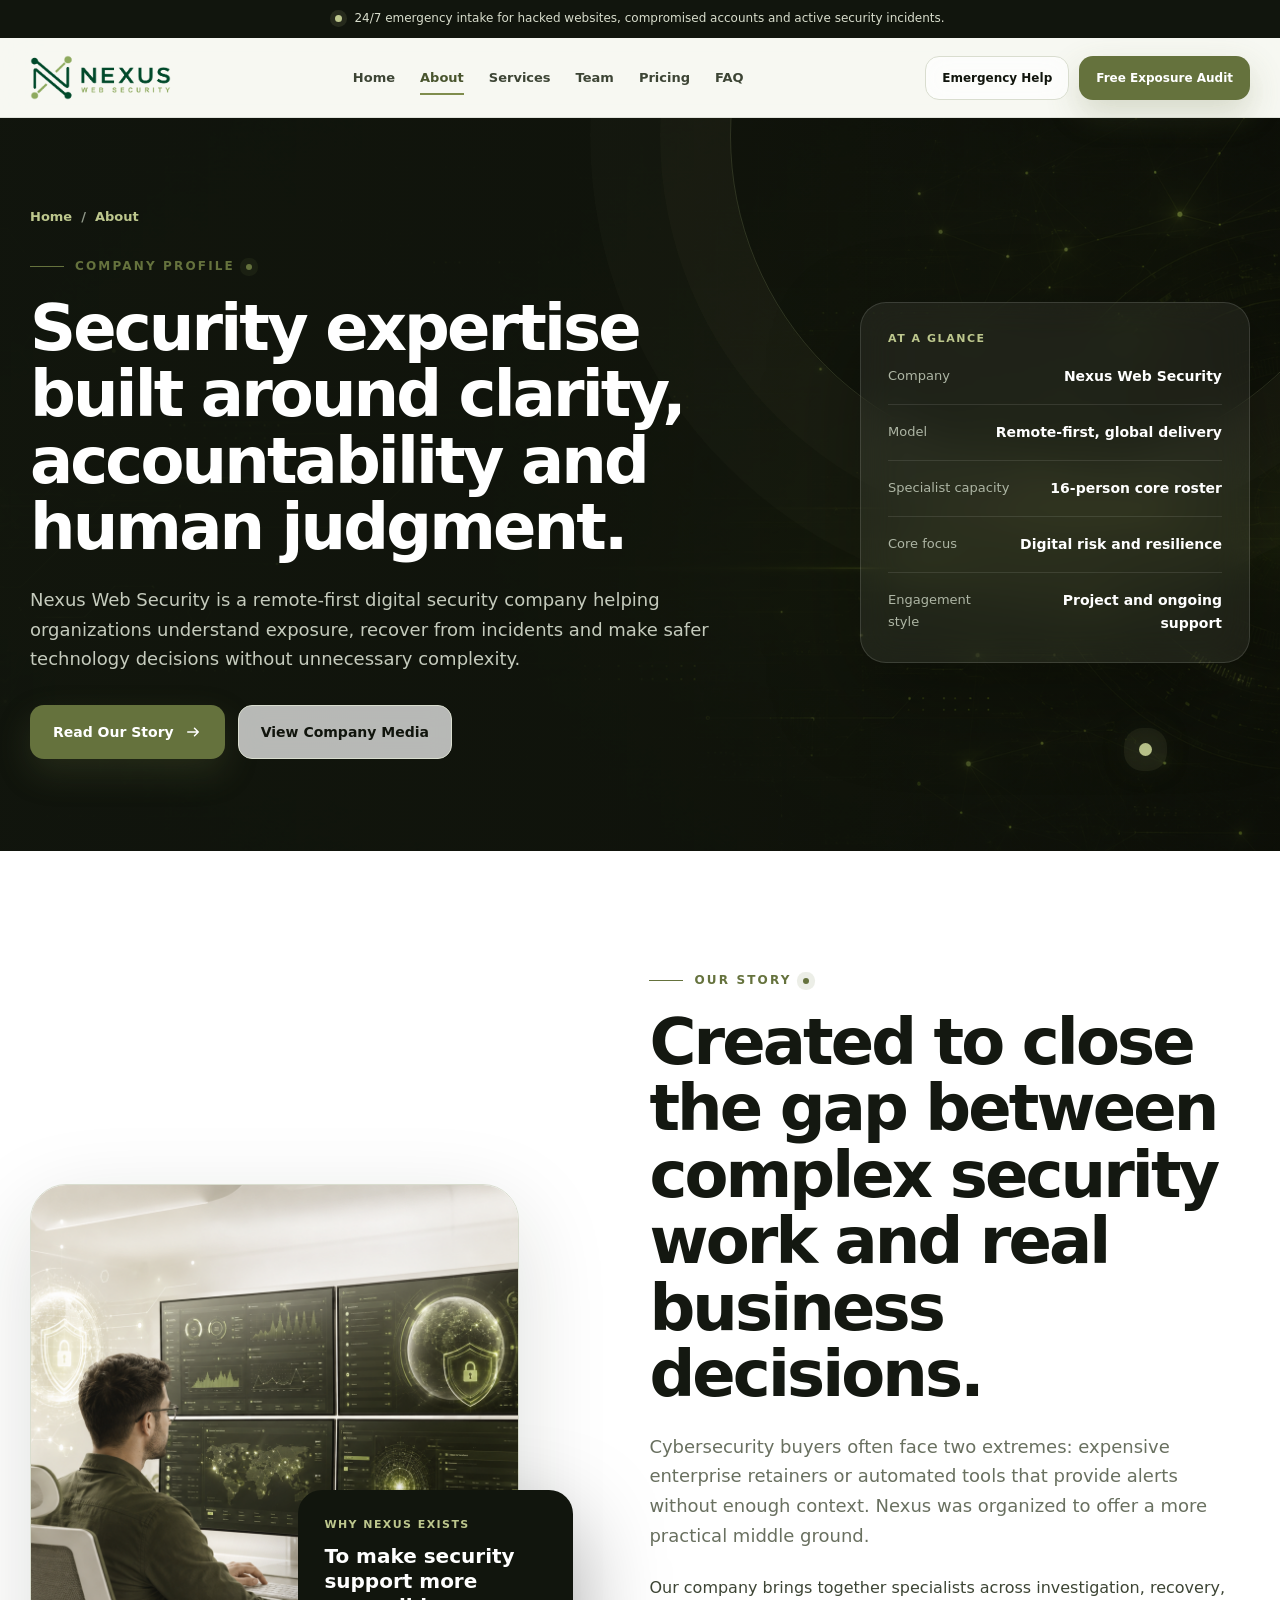
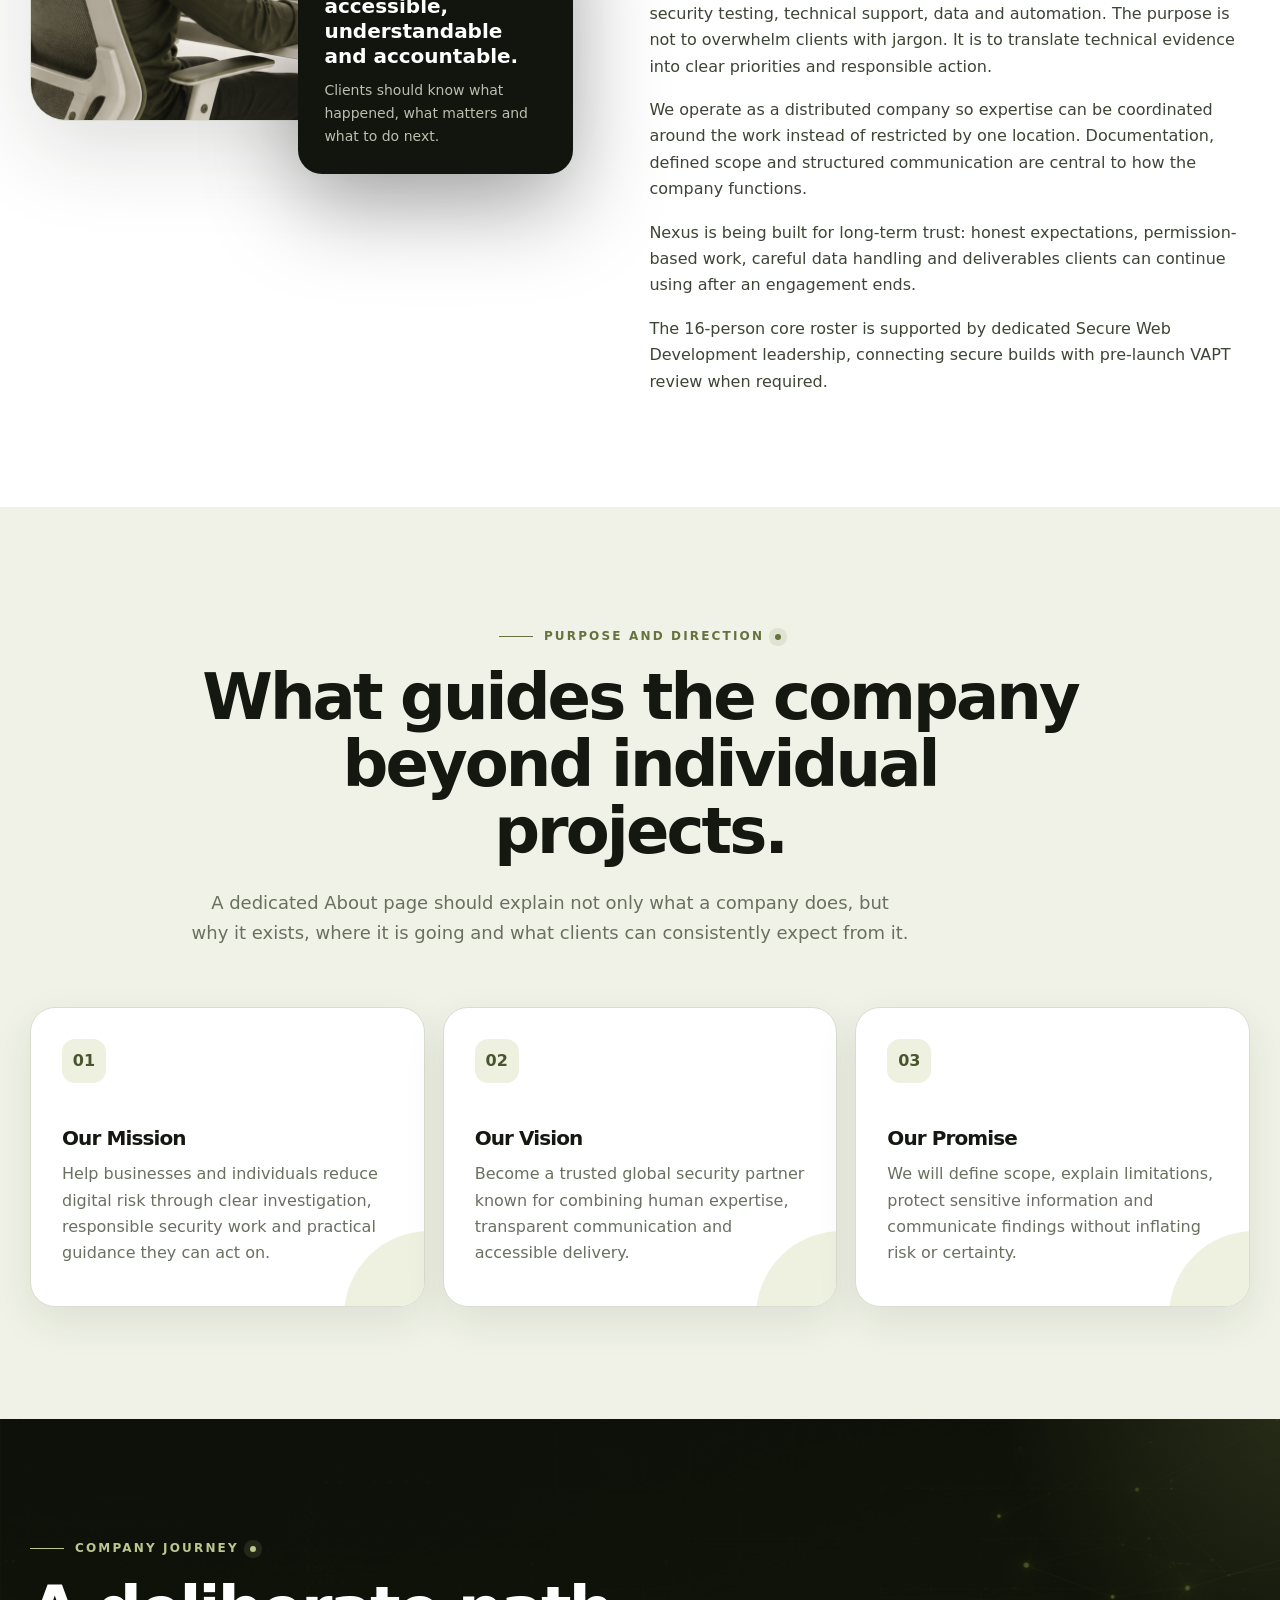
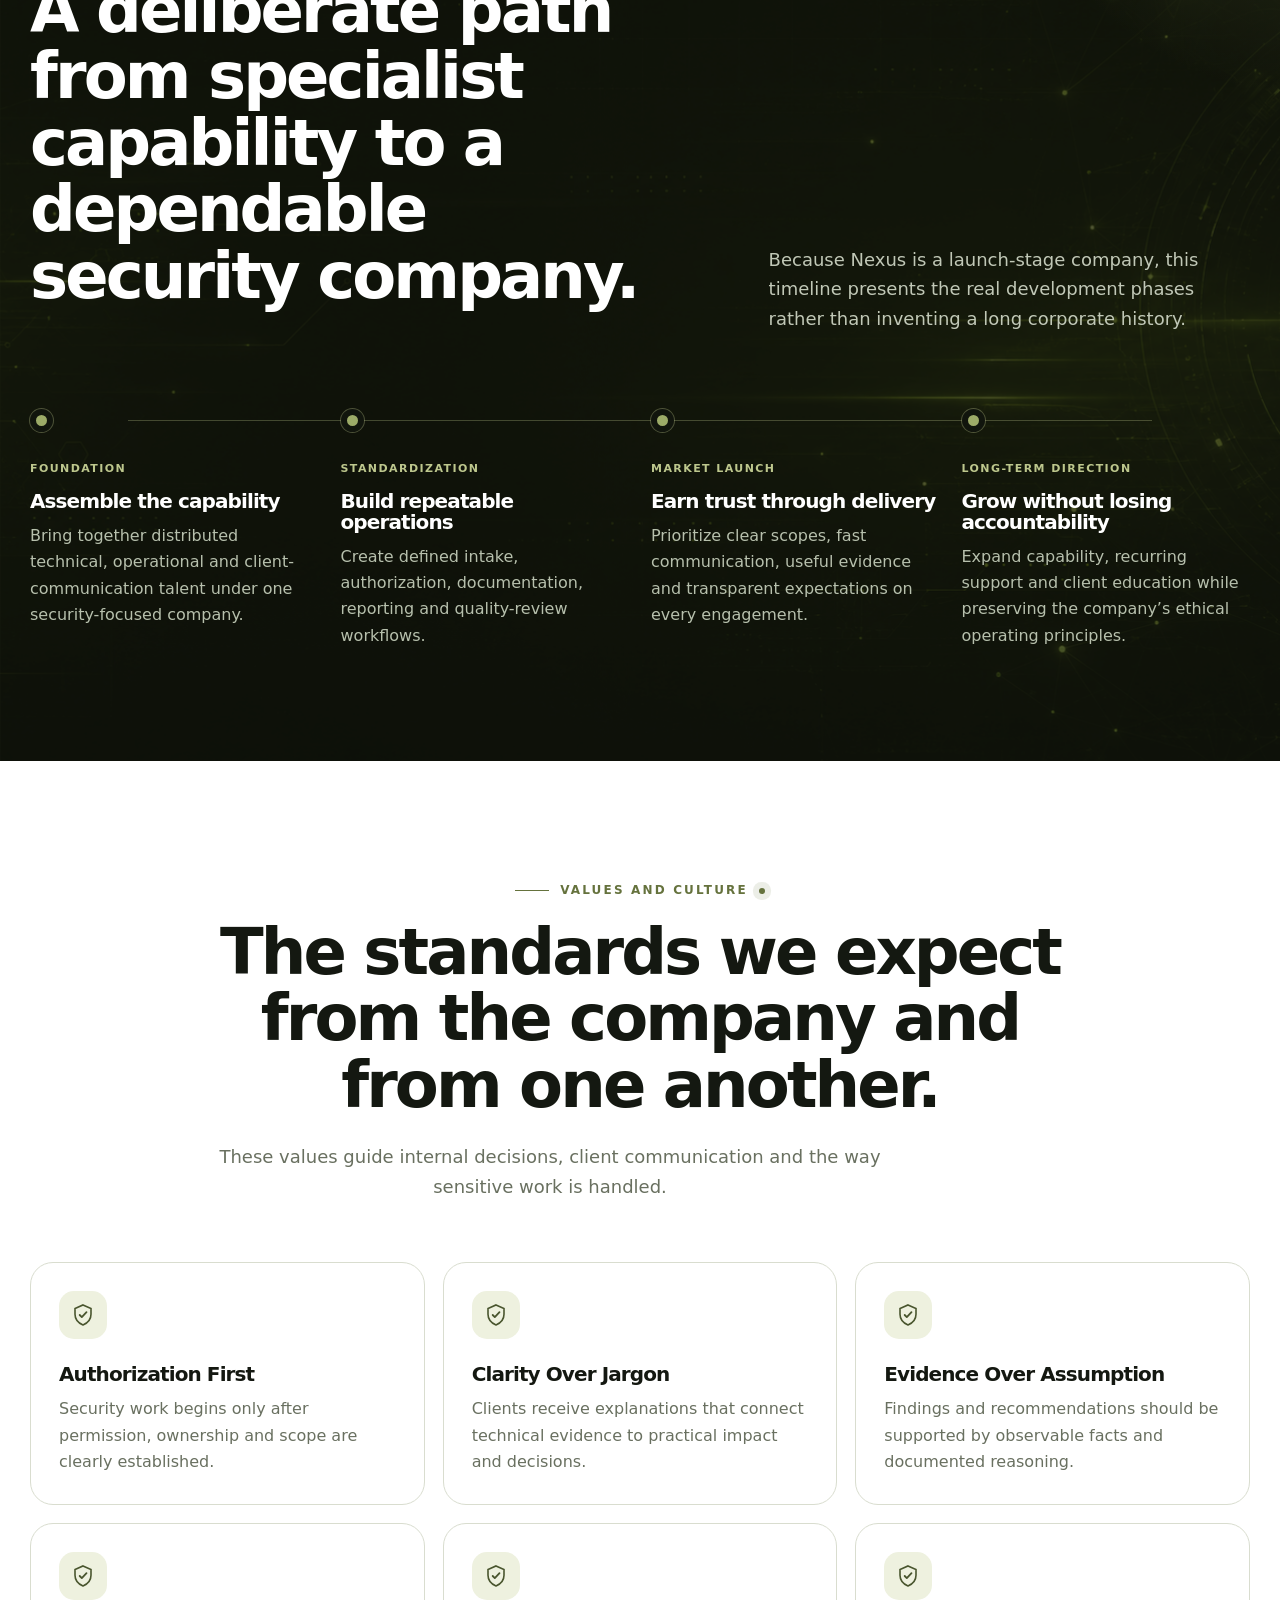
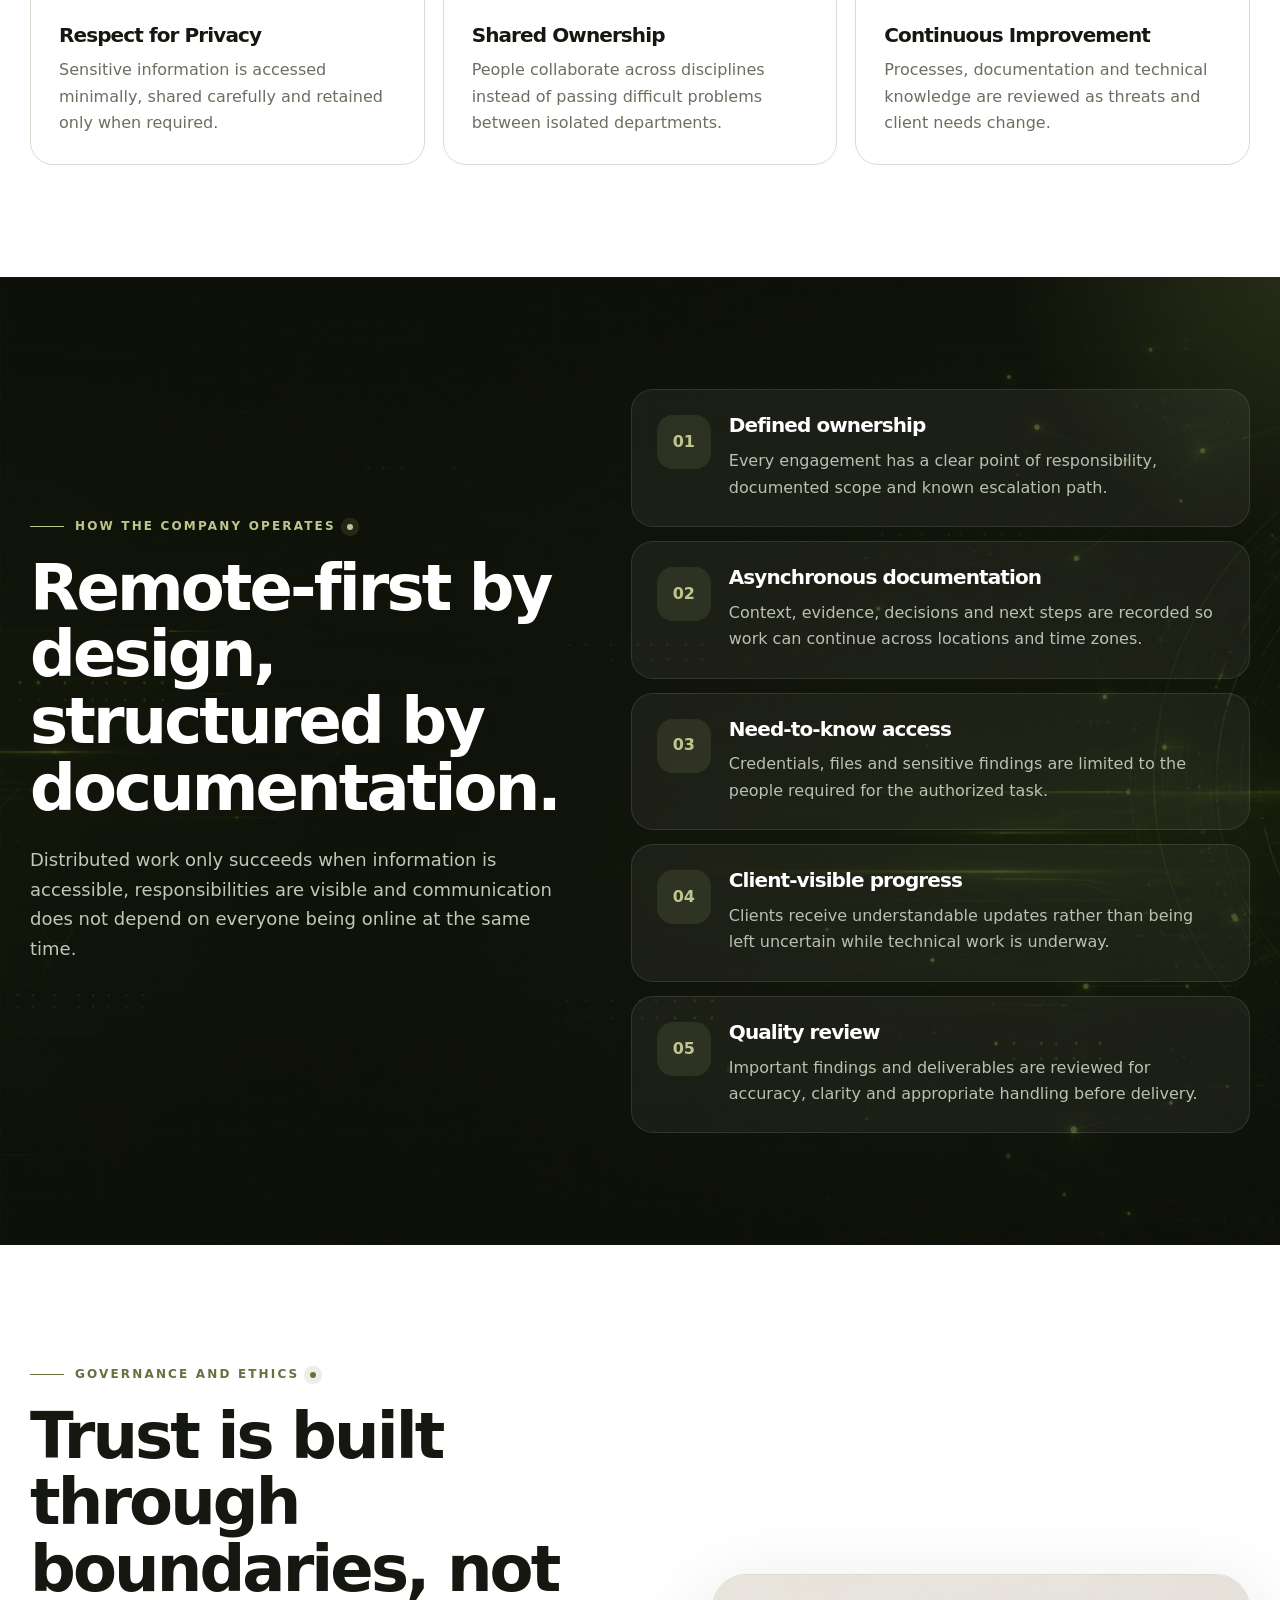
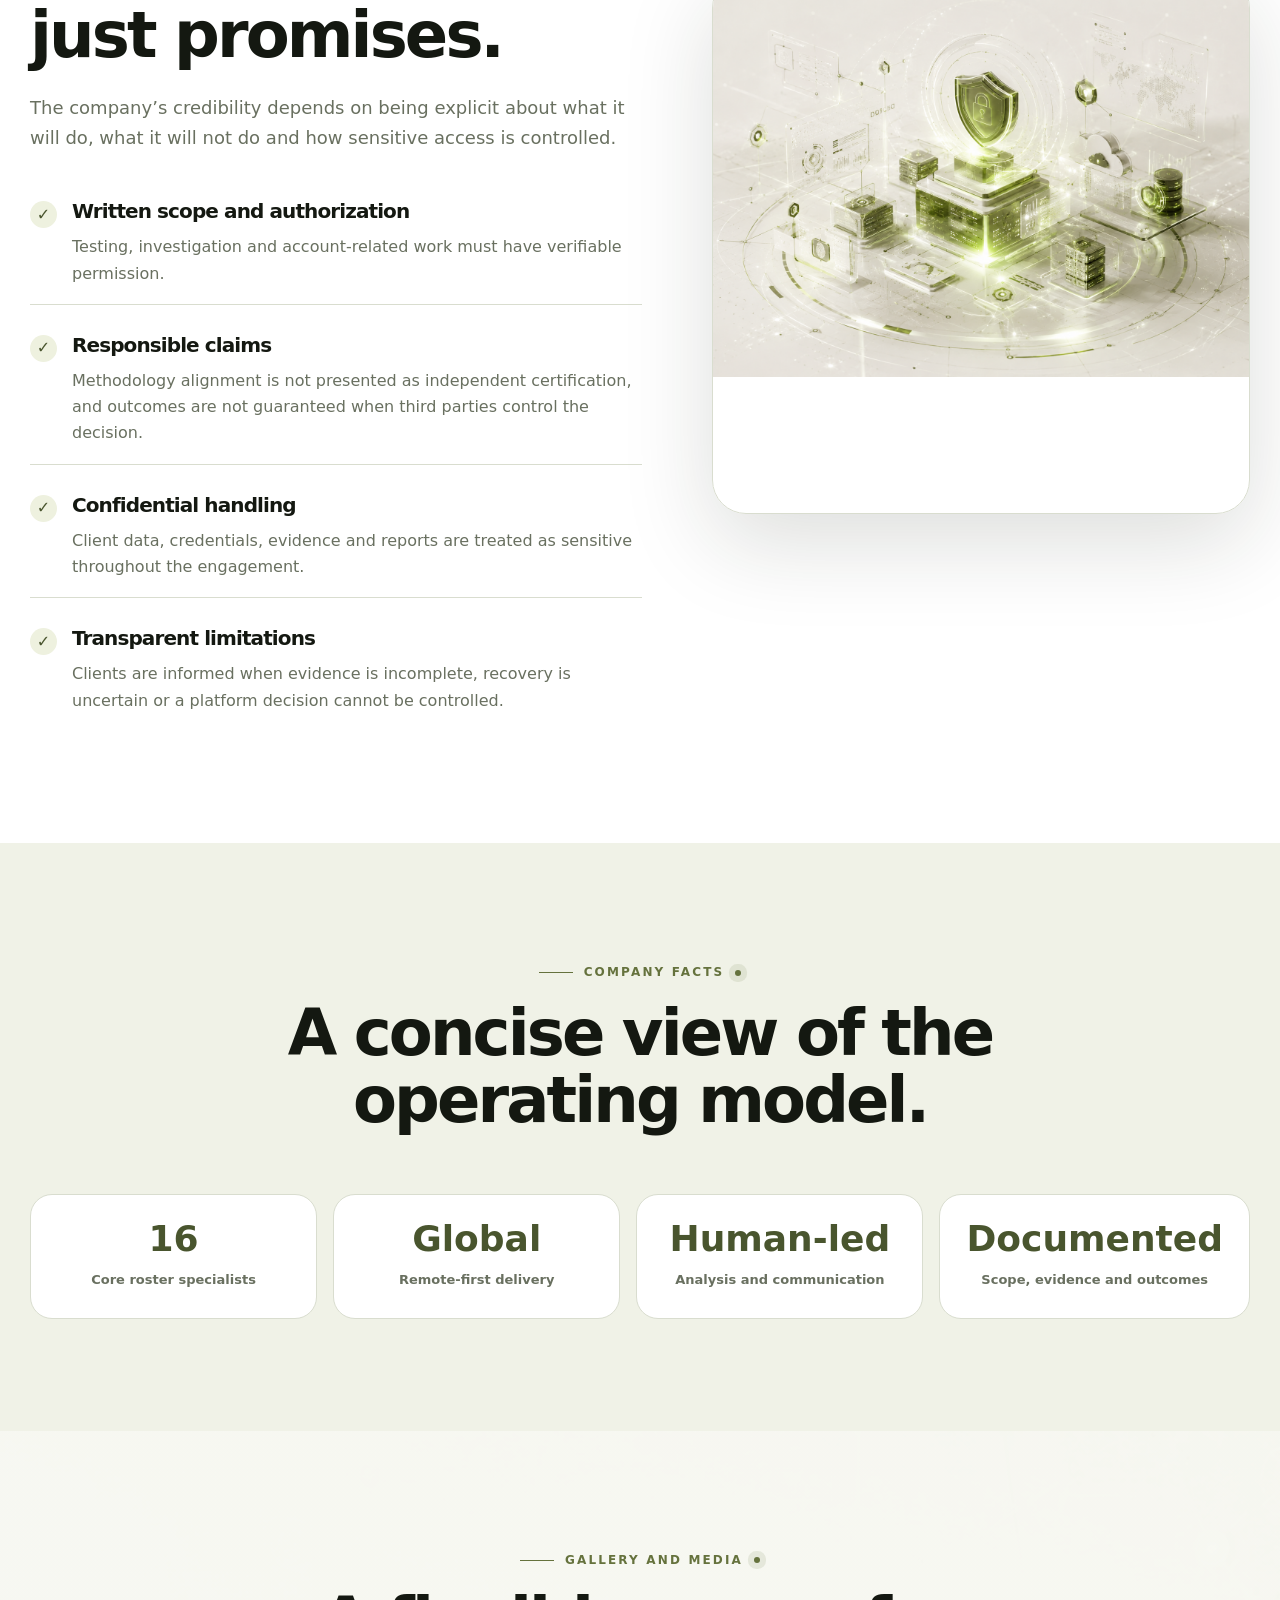
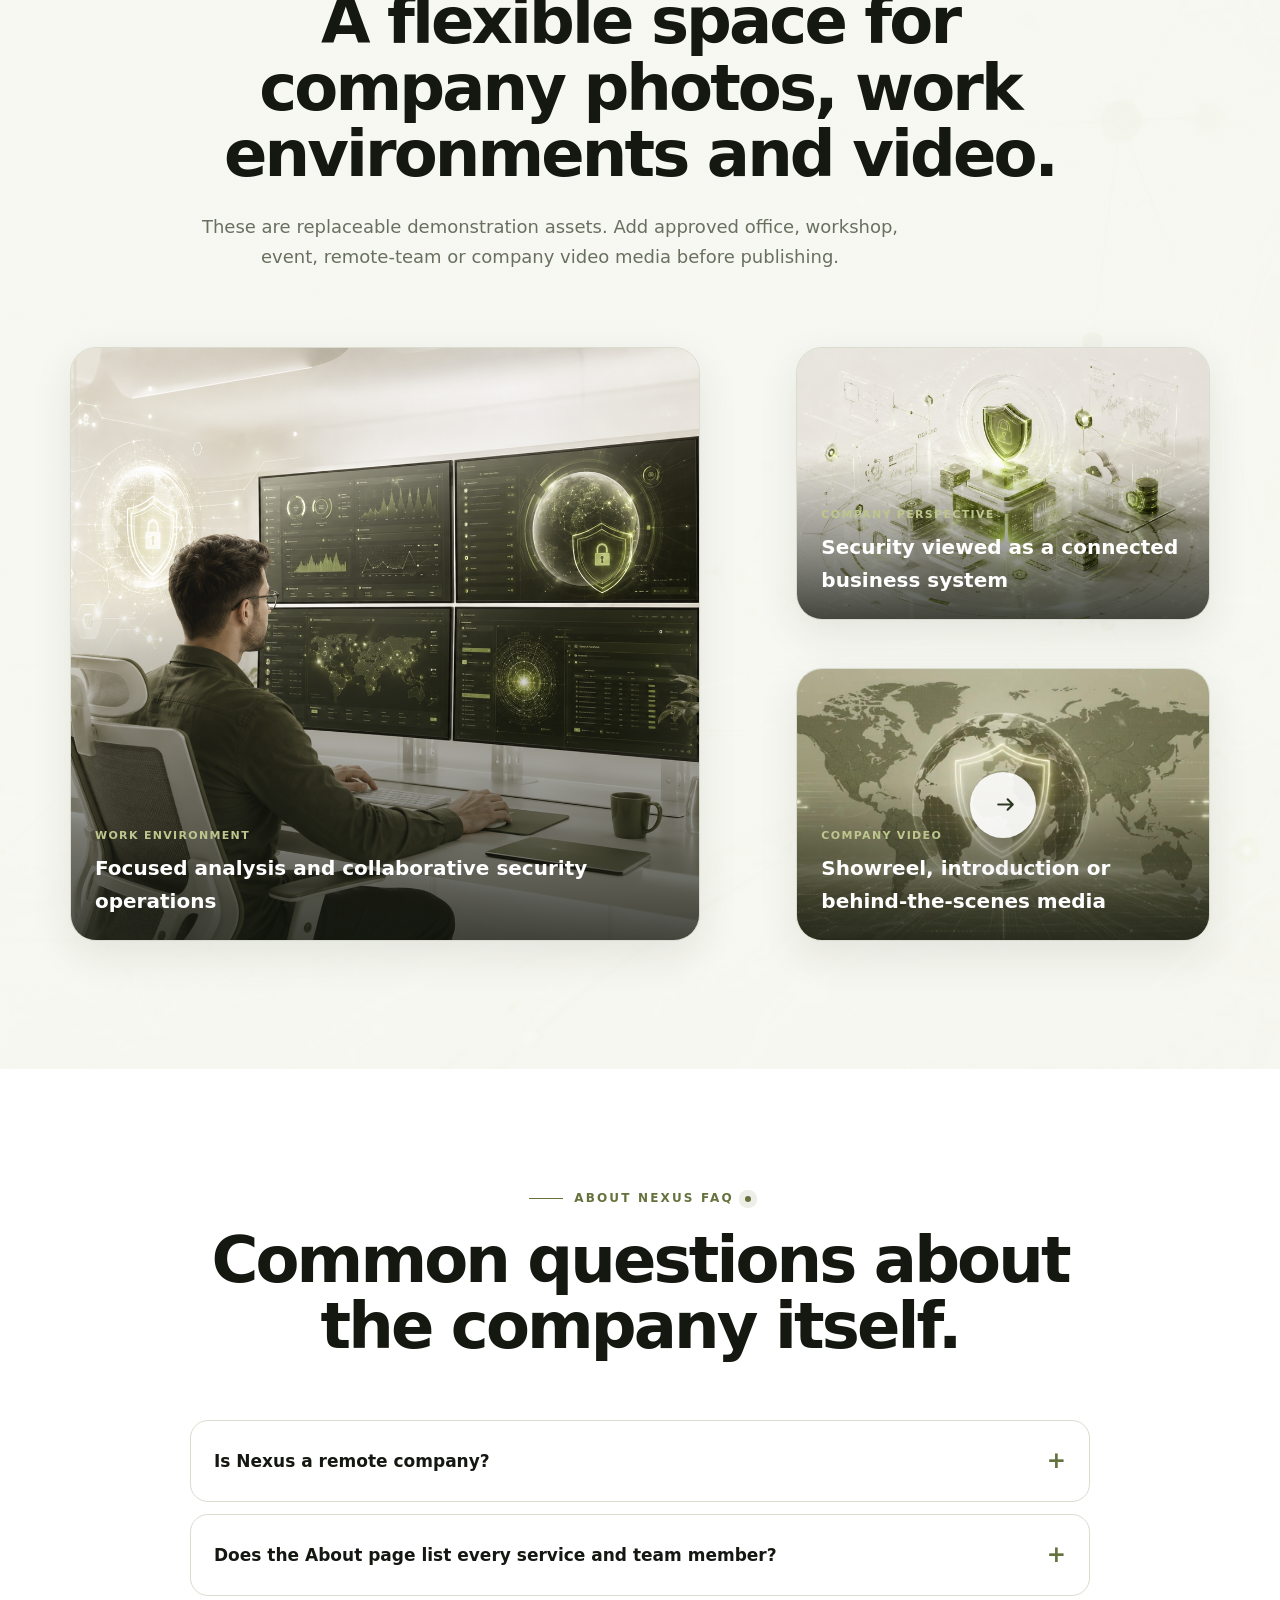
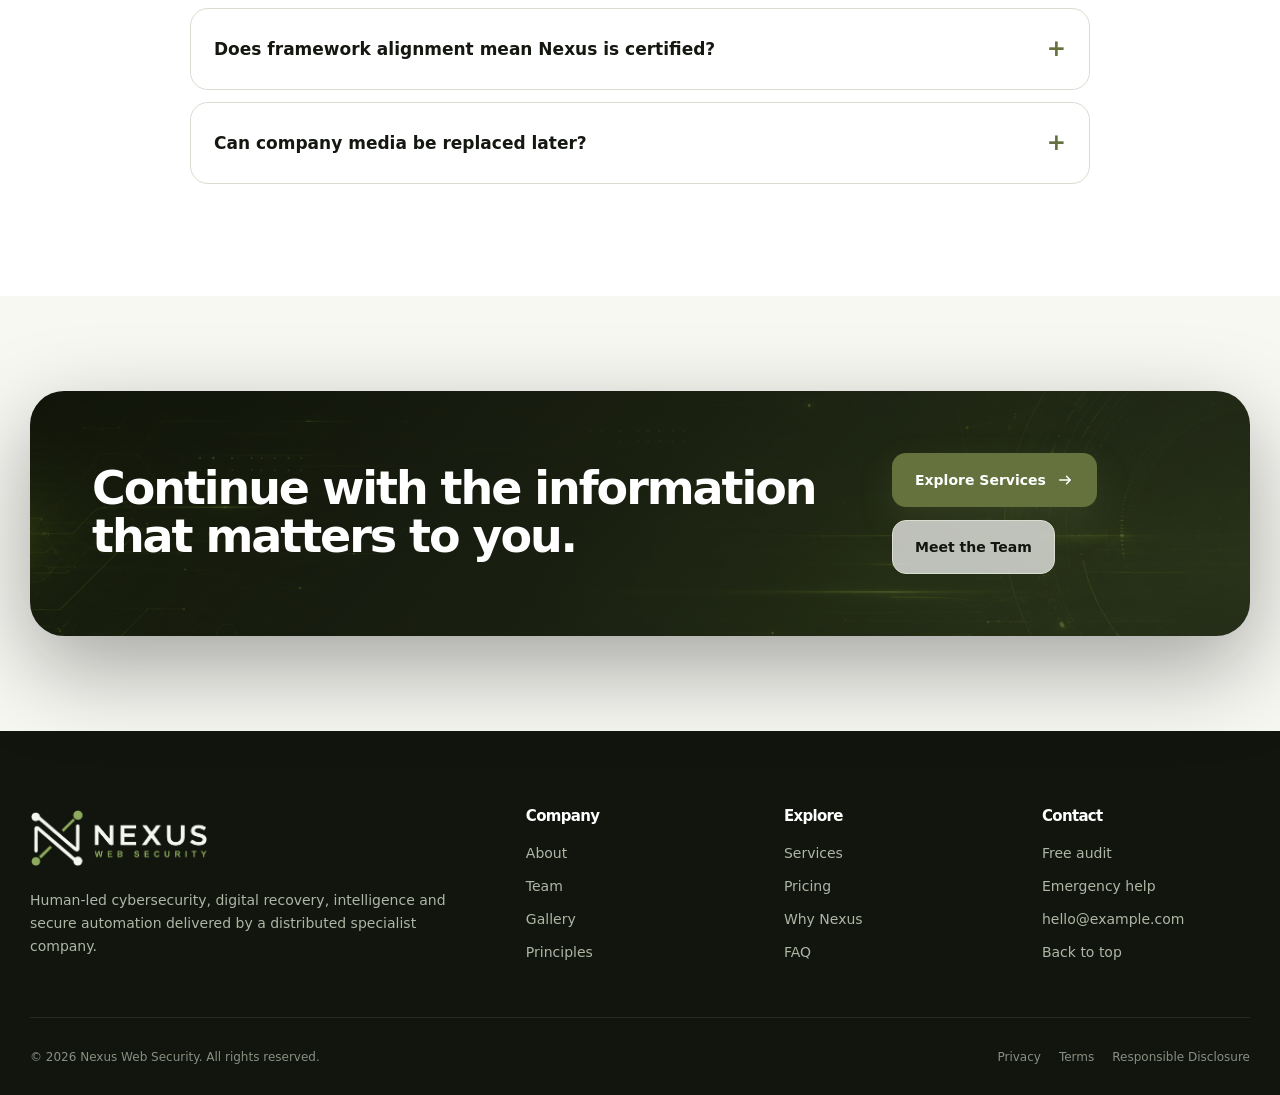
==== commit 907696f9: "Add files via upload" ====
--- a/about.html
+++ b/about.html
@@ -1,37 +1,34 @@
-<!DOCTYPE html><html lang="en"><head><meta charset="utf-8"><meta name="viewport" content="width=device-width,initial-scale=1"><meta name="description" content="Learn about Nexus Web Security, its origin, mission, vision, values, operating model, governance principles and company media."><meta name="theme-color" content="#f7f8f2"><title>About Nexus Web Security — Company Story, Values & Culture</title><script>document.documentElement.classList.add('js')</script><link rel="stylesheet" href="assets/site.css"></head><body><div class="topbar"><div class="container"><span class="live-dot"></span><span>24/7 emergency intake for hacked websites, compromised accounts and active security incidents.</span></div></div>
-<nav class="nav" aria-label="Main navigation"><div class="container nav-inner">
-<a class="brand" href="index.html" aria-label="Nexus Web Security home"><span class="brand-mark"><svg fill="none" viewBox="0 0 24 24"><path d="M12 2 20 5.6v5.6c0 5.1-3.2 8.7-8 10.8-4.8-2.1-8-5.7-8-10.8V5.6L12 2Z" stroke="currentColor" stroke-width="1.6"/><path d="m8.7 12 2.1 2.1 4.7-5" stroke="currentColor" stroke-linecap="round" stroke-linejoin="round" stroke-width="1.8"/></svg></span><span class="brand-text">Nexus Web Security<small>Protect • Recover • Scale</small></span></a>
-<div class="nav-links" id="navLinks"><a href="index.html">Home</a><a href="about.html" class="active">About</a><a href="services.html">Services</a><a href="team.html">Team</a><a href="services.html#pricing">Pricing</a><a href="index.html#faq">FAQ</a></div>
-<div class="nav-actions"><a class="btn btn-outline" href="index.html#emergency"><strong>Emergency Help</strong></a><a class="btn btn-primary" href="index.html#audit"><strong>Free Exposure Audit</strong></a><button class="menu-toggle" id="menuToggle" aria-label="Open menu" aria-expanded="false"><svg fill="none" viewBox="0 0 24 24" width="20"><path d="M4 7h16M4 12h16M4 17h16" stroke="currentColor" stroke-linecap="round" stroke-width="1.8"/></svg></button></div>
+<!DOCTYPE html>
+
+<html lang="en"><head><meta charset="utf-8"/><meta content="width=device-width,initial-scale=1" name="viewport"/><meta content="Learn about Nexus Web Security, its origin, mission, vision, values, operating model, governance principles and company media." name="description"/><meta content="#f7f8f2" name="theme-color"/><title>About Nexus Web Security — Company Story, Values &amp; Culture</title><script>document.documentElement.classList.add('js')</script><link href="assets/site.css" rel="stylesheet"/><link href="assets/favicon.png" rel="icon" type="image/png"/></head><body><div class="topbar"><div class="container"><span class="live-dot"></span><span>24/7 emergency intake for hacked websites, compromised accounts and active security incidents.</span></div></div>
+<nav aria-label="Main navigation" class="nav"><div class="container nav-inner">
+<a aria-label="Nexus Web Security home" class="brand" href="index.html"><img alt="Nexus Web Security" class="brand-logo" height="68" src="assets/nexus-logo.png" width="210"/></a>
+<div class="nav-links" id="navLinks"><a href="index.html">Home</a><a class="active" href="about.html">About</a><a href="services.html">Services</a><a href="team.html">Team</a><a href="services.html#pricing">Pricing</a><a href="index.html#faq">FAQ</a></div>
+<div class="nav-actions"><a class="btn btn-outline" href="index.html#emergency"><strong>Emergency Help</strong></a><a class="btn btn-primary" href="index.html#audit"><strong>Free Exposure Audit</strong></a><button aria-expanded="false" aria-label="Open menu" class="menu-toggle" id="menuToggle"><svg fill="none" viewbox="0 0 24 24" width="20"><path d="M4 7h16M4 12h16M4 17h16" stroke="currentColor" stroke-linecap="round" stroke-width="1.8"></path></svg></button></div>
 </div></nav><main id="top">
-<section class="subhero" aria-labelledby="about-title"><span class="subhero-accent"></span><div class="container subhero-grid"><div>
+<section aria-labelledby="about-title" class="subhero"><span class="subhero-accent"></span><div class="container subhero-grid"><div>
 <div class="breadcrumb"><a href="index.html">Home</a><span>/</span><strong>About</strong></div><span class="eyebrow">Company profile</span>
 <h1 id="about-title"><strong>Security expertise built around clarity, accountability and human judgment.</strong></h1>
 <p class="lead">Nexus Web Security is a remote-first digital security company helping organizations understand exposure, recover from incidents and make safer technology decisions without unnecessary complexity.</p>
-<div class="actions"><a class="btn btn-primary" href="#story"><strong>Read Our Story</strong><svg aria-hidden="true" fill="none" viewBox="0 0 24 24"><path d="M5 12h14m-5-5 5 5-5 5" stroke="currentColor" stroke-linecap="round" stroke-linejoin="round" stroke-width="2"/></svg></a><a class="btn btn-outline" href="#gallery"><strong>View Company Media</strong></a></div></div>
-<aside class="profile-panel" aria-label="Company profile summary"><small>At a glance</small><div class="profile-facts">
-<div class="profile-fact"><span>Company</span><strong>Nexus Web Security</strong></div><div class="profile-fact"><span>Model</span><strong>Remote-first, global delivery</strong></div><div class="profile-fact"><span>Specialist capacity</span><strong>16 people</strong></div><div class="profile-fact"><span>Core focus</span><strong>Digital risk and resilience</strong></div><div class="profile-fact"><span>Engagement style</span><strong>Project and ongoing support</strong></div>
+<div class="actions"><a class="btn btn-primary" href="#story"><strong>Read Our Story</strong><svg aria-hidden="true" fill="none" viewbox="0 0 24 24"><path d="M5 12h14m-5-5 5 5-5 5" stroke="currentColor" stroke-linecap="round" stroke-linejoin="round" stroke-width="2"></path></svg></a><a class="btn btn-outline" href="#gallery"><strong>View Company Media</strong></a></div></div>
+<aside aria-label="Company profile summary" class="profile-panel"><small>At a glance</small><div class="profile-facts">
+<div class="profile-fact"><span>Company</span><strong>Nexus Web Security</strong></div><div class="profile-fact"><span>Model</span><strong>Remote-first, global delivery</strong></div><div class="profile-fact"><span>Specialist capacity</span><strong>16-person core roster</strong></div><div class="profile-fact"><span>Core focus</span><strong>Digital risk and resilience</strong></div><div class="profile-fact"><span>Engagement style</span><strong>Project and ongoing support</strong></div>
 </div></aside></div></section>
-
-<section class="section section-white" id="story"><div class="container story-grid"><div class="story-visual reveal"><img src="assets/about-analyst.png" alt="Cybersecurity professional reviewing security intelligence" loading="lazy"><div class="story-card"><small>Why Nexus exists</small><strong>To make security support more accessible, understandable and accountable.</strong><p>Clients should know what happened, what matters and what to do next.</p></div></div><div class="story-content reveal"><span class="eyebrow">Our story</span><h2 class="section-title"><strong>Created to close the gap between complex security work and real business decisions.</strong></h2><p class="lead">Cybersecurity buyers often face two extremes: expensive enterprise retainers or automated tools that provide alerts without enough context. Nexus was organized to offer a more practical middle ground.</p><div class="prose"><p>Our company brings together specialists across investigation, recovery, security testing, technical support, data and automation. The purpose is not to overwhelm clients with jargon. It is to translate technical evidence into clear priorities and responsible action.</p><p>We operate as a distributed company so expertise can be coordinated around the work instead of restricted by one location. Documentation, defined scope and structured communication are central to how the company functions.</p><p>Nexus is being built for long-term trust: honest expectations, permission-based work, careful data handling and deliverables clients can continue using after an engagement ends.</p></div></div></div></section>
-
+<section class="section section-white" id="story"><div class="container story-grid"><div class="story-visual reveal"><img alt="Cybersecurity professional reviewing security intelligence" loading="lazy" src="assets/about-analyst.png"/><div class="story-card"><small>Why Nexus exists</small><strong>To make security support more accessible, understandable and accountable.</strong><p>Clients should know what happened, what matters and what to do next.</p></div></div><div class="story-content reveal"><span class="eyebrow">Our story</span><h2 class="section-title"><strong>Created to close the gap between complex security work and real business decisions.</strong></h2><p class="lead">Cybersecurity buyers often face two extremes: expensive enterprise retainers or automated tools that provide alerts without enough context. Nexus was organized to offer a more practical middle ground.</p><div class="prose"><p>Our company brings together specialists across investigation, recovery, security testing, technical support, data and automation. The purpose is not to overwhelm clients with jargon. It is to translate technical evidence into clear priorities and responsible action.</p><p>We operate as a distributed company so expertise can be coordinated around the work instead of restricted by one location. Documentation, defined scope and structured communication are central to how the company functions.</p><p>Nexus is being built for long-term trust: honest expectations, permission-based work, careful data handling and deliverables clients can continue using after an engagement ends.</p><p>The 16-person core roster is supported by dedicated Secure Web Development leadership, connecting secure builds with pre-launch VAPT review when required.</p></div></div></div></section>
 <section class="section section-soft"><div class="container"><div class="section-head center reveal"><span class="eyebrow">Purpose and direction</span><h2 class="section-title"><strong>What guides the company beyond individual projects.</strong></h2><p class="section-copy">A dedicated About page should explain not only what a company does, but why it exists, where it is going and what clients can consistently expect from it.</p></div><div class="purpose-grid">
 <article class="purpose-card reveal"><div class="purpose-number">01</div><h3><strong>Our Mission</strong></h3><p>Help businesses and individuals reduce digital risk through clear investigation, responsible security work and practical guidance they can act on.</p></article>
 <article class="purpose-card reveal"><div class="purpose-number">02</div><h3><strong>Our Vision</strong></h3><p>Become a trusted global security partner known for combining human expertise, transparent communication and accessible delivery.</p></article>
 <article class="purpose-card reveal"><div class="purpose-number">03</div><h3><strong>Our Promise</strong></h3><p>We will define scope, explain limitations, protect sensitive information and communicate findings without inflating risk or certainty.</p></article>
 </div></div></section>
-
 <section class="section section-dark" id="journey"><div class="container"><div class="section-head reveal"><div><span class="eyebrow">Company journey</span><h2 class="section-title"><strong>A deliberate path from specialist capability to a dependable security company.</strong></h2></div><p class="section-copy">Because Nexus is a launch-stage company, this timeline presents the real development phases rather than inventing a long corporate history.</p></div><div class="timeline">
 <article class="phase reveal"><span class="phase-dot"></span><small>Foundation</small><h3><strong>Assemble the capability</strong></h3><p>Bring together distributed technical, operational and client-communication talent under one security-focused company.</p></article>
 <article class="phase reveal"><span class="phase-dot"></span><small>Standardization</small><h3><strong>Build repeatable operations</strong></h3><p>Create defined intake, authorization, documentation, reporting and quality-review workflows.</p></article>
 <article class="phase reveal"><span class="phase-dot"></span><small>Market launch</small><h3><strong>Earn trust through delivery</strong></h3><p>Prioritize clear scopes, fast communication, useful evidence and transparent expectations on every engagement.</p></article>
 <article class="phase reveal"><span class="phase-dot"></span><small>Long-term direction</small><h3><strong>Grow without losing accountability</strong></h3><p>Expand capability, recurring support and client education while preserving the company’s ethical operating principles.</p></article>
 </div></div></section>
-
 <section class="section section-white" id="values"><div class="container"><div class="section-head center reveal"><span class="eyebrow">Values and culture</span><h2 class="section-title"><strong>The standards we expect from the company and from one another.</strong></h2><p class="section-copy">These values guide internal decisions, client communication and the way sensitive work is handled.</p></div><div class="values-grid">
-<article class="value-card reveal"><div class="value-icon"><svg fill="none" viewBox="0 0 24 24"><path d="M12 2 20 5.6v5.6c0 5.1-3.2 8.7-8 10.8-4.8-2.1-8-5.7-8-10.8V5.6L12 2Z" stroke="currentColor" stroke-width="1.6"/><path d="m8.7 12 2.1 2.1 4.7-5" stroke="currentColor" stroke-linecap="round" stroke-linejoin="round" stroke-width="1.8"/></svg></div><h3><strong>Authorization First</strong></h3><p>Security work begins only after permission, ownership and scope are clearly established.</p></article><article class="value-card reveal"><div class="value-icon"><svg fill="none" viewBox="0 0 24 24"><path d="M12 2 20 5.6v5.6c0 5.1-3.2 8.7-8 10.8-4.8-2.1-8-5.7-8-10.8V5.6L12 2Z" stroke="currentColor" stroke-width="1.6"/><path d="m8.7 12 2.1 2.1 4.7-5" stroke="currentColor" stroke-linecap="round" stroke-linejoin="round" stroke-width="1.8"/></svg></div><h3><strong>Clarity Over Jargon</strong></h3><p>Clients receive explanations that connect technical evidence to practical impact and decisions.</p></article><article class="value-card reveal"><div class="value-icon"><svg fill="none" viewBox="0 0 24 24"><path d="M12 2 20 5.6v5.6c0 5.1-3.2 8.7-8 10.8-4.8-2.1-8-5.7-8-10.8V5.6L12 2Z" stroke="currentColor" stroke-width="1.6"/><path d="m8.7 12 2.1 2.1 4.7-5" stroke="currentColor" stroke-linecap="round" stroke-linejoin="round" stroke-width="1.8"/></svg></div><h3><strong>Evidence Over Assumption</strong></h3><p>Findings and recommendations should be supported by observable facts and documented reasoning.</p></article><article class="value-card reveal"><div class="value-icon"><svg fill="none" viewBox="0 0 24 24"><path d="M12 2 20 5.6v5.6c0 5.1-3.2 8.7-8 10.8-4.8-2.1-8-5.7-8-10.8V5.6L12 2Z" stroke="currentColor" stroke-width="1.6"/><path d="m8.7 12 2.1 2.1 4.7-5" stroke="currentColor" stroke-linecap="round" stroke-linejoin="round" stroke-width="1.8"/></svg></div><h3><strong>Respect for Privacy</strong></h3><p>Sensitive information is accessed minimally, shared carefully and retained only when required.</p></article><article class="value-card reveal"><div class="value-icon"><svg fill="none" viewBox="0 0 24 24"><path d="M12 2 20 5.6v5.6c0 5.1-3.2 8.7-8 10.8-4.8-2.1-8-5.7-8-10.8V5.6L12 2Z" stroke="currentColor" stroke-width="1.6"/><path d="m8.7 12 2.1 2.1 4.7-5" stroke="currentColor" stroke-linecap="round" stroke-linejoin="round" stroke-width="1.8"/></svg></div><h3><strong>Shared Ownership</strong></h3><p>People collaborate across disciplines instead of passing difficult problems between isolated departments.</p></article><article class="value-card reveal"><div class="value-icon"><svg fill="none" viewBox="0 0 24 24"><path d="M12 2 20 5.6v5.6c0 5.1-3.2 8.7-8 10.8-4.8-2.1-8-5.7-8-10.8V5.6L12 2Z" stroke="currentColor" stroke-width="1.6"/><path d="m8.7 12 2.1 2.1 4.7-5" stroke="currentColor" stroke-linecap="round" stroke-linejoin="round" stroke-width="1.8"/></svg></div><h3><strong>Continuous Improvement</strong></h3><p>Processes, documentation and technical knowledge are reviewed as threats and client needs change.</p></article>
+<article class="value-card reveal"><div class="value-icon"><svg fill="none" viewbox="0 0 24 24"><path d="M12 2 20 5.6v5.6c0 5.1-3.2 8.7-8 10.8-4.8-2.1-8-5.7-8-10.8V5.6L12 2Z" stroke="currentColor" stroke-width="1.6"></path><path d="m8.7 12 2.1 2.1 4.7-5" stroke="currentColor" stroke-linecap="round" stroke-linejoin="round" stroke-width="1.8"></path></svg></div><h3><strong>Authorization First</strong></h3><p>Security work begins only after permission, ownership and scope are clearly established.</p></article><article class="value-card reveal"><div class="value-icon"><svg fill="none" viewbox="0 0 24 24"><path d="M12 2 20 5.6v5.6c0 5.1-3.2 8.7-8 10.8-4.8-2.1-8-5.7-8-10.8V5.6L12 2Z" stroke="currentColor" stroke-width="1.6"></path><path d="m8.7 12 2.1 2.1 4.7-5" stroke="currentColor" stroke-linecap="round" stroke-linejoin="round" stroke-width="1.8"></path></svg></div><h3><strong>Clarity Over Jargon</strong></h3><p>Clients receive explanations that connect technical evidence to practical impact and decisions.</p></article><article class="value-card reveal"><div class="value-icon"><svg fill="none" viewbox="0 0 24 24"><path d="M12 2 20 5.6v5.6c0 5.1-3.2 8.7-8 10.8-4.8-2.1-8-5.7-8-10.8V5.6L12 2Z" stroke="currentColor" stroke-width="1.6"></path><path d="m8.7 12 2.1 2.1 4.7-5" stroke="currentColor" stroke-linecap="round" stroke-linejoin="round" stroke-width="1.8"></path></svg></div><h3><strong>Evidence Over Assumption</strong></h3><p>Findings and recommendations should be supported by observable facts and documented reasoning.</p></article><article class="value-card reveal"><div class="value-icon"><svg fill="none" viewbox="0 0 24 24"><path d="M12 2 20 5.6v5.6c0 5.1-3.2 8.7-8 10.8-4.8-2.1-8-5.7-8-10.8V5.6L12 2Z" stroke="currentColor" stroke-width="1.6"></path><path d="m8.7 12 2.1 2.1 4.7-5" stroke="currentColor" stroke-linecap="round" stroke-linejoin="round" stroke-width="1.8"></path></svg></div><h3><strong>Respect for Privacy</strong></h3><p>Sensitive information is accessed minimally, shared carefully and retained only when required.</p></article><article class="value-card reveal"><div class="value-icon"><svg fill="none" viewbox="0 0 24 24"><path d="M12 2 20 5.6v5.6c0 5.1-3.2 8.7-8 10.8-4.8-2.1-8-5.7-8-10.8V5.6L12 2Z" stroke="currentColor" stroke-width="1.6"></path><path d="m8.7 12 2.1 2.1 4.7-5" stroke="currentColor" stroke-linecap="round" stroke-linejoin="round" stroke-width="1.8"></path></svg></div><h3><strong>Shared Ownership</strong></h3><p>People collaborate across disciplines instead of passing difficult problems between isolated departments.</p></article><article class="value-card reveal"><div class="value-icon"><svg fill="none" viewbox="0 0 24 24"><path d="M12 2 20 5.6v5.6c0 5.1-3.2 8.7-8 10.8-4.8-2.1-8-5.7-8-10.8V5.6L12 2Z" stroke="currentColor" stroke-width="1.6"></path><path d="m8.7 12 2.1 2.1 4.7-5" stroke="currentColor" stroke-linecap="round" stroke-linejoin="round" stroke-width="1.8"></path></svg></div><h3><strong>Continuous Improvement</strong></h3><p>Processes, documentation and technical knowledge are reviewed as threats and client needs change.</p></article>
 </div></div></section>
-
 <section class="section section-dark" id="operating-model"><div class="container operating-grid"><div class="operating-summary reveal"><span class="eyebrow">How the company operates</span><h2 class="section-title"><strong>Remote-first by design, structured by documentation.</strong></h2><p class="lead">Distributed work only succeeds when information is accessible, responsibilities are visible and communication does not depend on everyone being online at the same time.</p></div><div class="operating-list">
 <article class="operating-item reveal"><span class="num">01</span><div><h3><strong>Defined ownership</strong></h3><p>Every engagement has a clear point of responsibility, documented scope and known escalation path.</p></div></article>
 <article class="operating-item reveal"><span class="num">02</span><div><h3><strong>Asynchronous documentation</strong></h3><p>Context, evidence, decisions and next steps are recorded so work can continue across locations and time zones.</p></div></article>
@@ -39,33 +36,28 @@
 <article class="operating-item reveal"><span class="num">04</span><div><h3><strong>Client-visible progress</strong></h3><p>Clients receive understandable updates rather than being left uncertain while technical work is underway.</p></div></article>
 <article class="operating-item reveal"><span class="num">05</span><div><h3><strong>Quality review</strong></h3><p>Important findings and deliverables are reviewed for accuracy, clarity and appropriate handling before delivery.</p></div></article>
 </div></div></section>
-
 <section class="section section-white" id="principles"><div class="container ethics-layout"><div class="reveal"><span class="eyebrow">Governance and ethics</span><h2 class="section-title"><strong>Trust is built through boundaries, not just promises.</strong></h2><p class="lead">The company’s credibility depends on being explicit about what it will do, what it will not do and how sensitive access is controlled.</p><div class="ethics-list">
 <div class="ethic"><span class="ethic-check">✓</span><div><h3><strong>Written scope and authorization</strong></h3><p>Testing, investigation and account-related work must have verifiable permission.</p></div></div>
 <div class="ethic"><span class="ethic-check">✓</span><div><h3><strong>Responsible claims</strong></h3><p>Methodology alignment is not presented as independent certification, and outcomes are not guaranteed when third parties control the decision.</p></div></div>
 <div class="ethic"><span class="ethic-check">✓</span><div><h3><strong>Confidential handling</strong></h3><p>Client data, credentials, evidence and reports are treated as sensitive throughout the engagement.</p></div></div>
 <div class="ethic"><span class="ethic-check">✓</span><div><h3><strong>Transparent limitations</strong></h3><p>Clients are informed when evidence is incomplete, recovery is uncertain or a platform decision cannot be controlled.</p></div></div>
-</div></div><div class="ethics-visual reveal"><img src="assets/about-architecture.png" alt="Secure digital architecture representing company governance" loading="lazy"></div></div></section>
-
-<section class="section section-soft"><div class="container"><div class="section-head center reveal"><span class="eyebrow">Company facts</span><h2 class="section-title"><strong>A concise view of the operating model.</strong></h2></div><div class="facts-grid"><div class="fact-card reveal"><strong>16</strong><span>Distributed specialists</span></div><div class="fact-card reveal"><strong>Global</strong><span>Remote-first delivery</span></div><div class="fact-card reveal"><strong>Human-led</strong><span>Analysis and communication</span></div><div class="fact-card reveal"><strong>Documented</strong><span>Scope, evidence and outcomes</span></div></div></div></section>
-
+</div></div><div class="ethics-visual reveal"><img alt="Secure digital architecture representing company governance" loading="lazy" src="assets/about-architecture.png"/></div></div></section>
+<section class="section section-soft"><div class="container"><div class="section-head center reveal"><span class="eyebrow">Company facts</span><h2 class="section-title"><strong>A concise view of the operating model.</strong></h2></div><div class="facts-grid"><div class="fact-card reveal"><strong>16</strong><span>Core roster specialists</span></div><div class="fact-card reveal"><strong>Global</strong><span>Remote-first delivery</span></div><div class="fact-card reveal"><strong>Human-led</strong><span>Analysis and communication</span></div><div class="fact-card reveal"><strong>Documented</strong><span>Scope, evidence and outcomes</span></div></div></div></section>
 <section class="section gallery-section" id="gallery"><div class="container"><div class="section-head center reveal"><span class="eyebrow">Gallery and media</span><h2 class="section-title"><strong>A flexible space for company photos, work environments and video.</strong></h2><p class="section-copy">These are replaceable demonstration assets. Add approved office, workshop, event, remote-team or company video media before publishing.</p></div><div class="gallery-grid">
-<figure class="media-card large reveal" data-type="image" data-src="assets/about-analyst.png"><img src="assets/about-analyst.png" alt="Cybersecurity work environment" loading="lazy"><figcaption class="media-info"><small>Work environment</small><strong>Focused analysis and collaborative security operations</strong></figcaption></figure>
-<figure class="media-card reveal" data-type="image" data-src="assets/about-architecture.png"><img src="assets/about-architecture.png" alt="Digital security architecture" loading="lazy"><figcaption class="media-info"><small>Company perspective</small><strong>Security viewed as a connected business system</strong></figcaption></figure>
-<figure class="media-card reveal" data-type="video" data-src="assets/company-gallery-video.mp4"><video muted playsinline preload="metadata" poster="assets/company-gallery-video-poster.jpg"><source src="assets/company-gallery-video.mp4" type="video/mp4"></video><span class="media-play"><svg aria-hidden="true" fill="none" viewBox="0 0 24 24"><path d="M5 12h14m-5-5 5 5-5 5" stroke="currentColor" stroke-linecap="round" stroke-linejoin="round" stroke-width="2"/></svg></span><figcaption class="media-info"><small>Company video</small><strong>Showreel, introduction or behind-the-scenes media</strong></figcaption></figure>
+<figure class="media-card large reveal" data-src="assets/about-analyst.png" data-type="image"><img alt="Cybersecurity work environment" loading="lazy" src="assets/about-analyst.png"/><figcaption class="media-info"><small>Work environment</small><strong>Focused analysis and collaborative security operations</strong></figcaption></figure>
+<figure class="media-card reveal" data-src="assets/about-architecture.png" data-type="image"><img alt="Digital security architecture" loading="lazy" src="assets/about-architecture.png"/><figcaption class="media-info"><small>Company perspective</small><strong>Security viewed as a connected business system</strong></figcaption></figure>
+<figure class="media-card reveal" data-src="assets/company-gallery-video.mp4" data-type="video"><video muted="" playsinline="" poster="assets/company-gallery-video-poster.jpg" preload="metadata"><source src="assets/company-gallery-video.mp4" type="video/mp4"/></video><span class="media-play"><svg aria-hidden="true" fill="none" viewbox="0 0 24 24"><path d="M5 12h14m-5-5 5 5-5 5" stroke="currentColor" stroke-linecap="round" stroke-linejoin="round" stroke-width="2"></path></svg></span><figcaption class="media-info"><small>Company video</small><strong>Showreel, introduction or behind-the-scenes media</strong></figcaption></figure>
 </div></div></section>
-
 <section class="section section-white"><div class="container"><div class="section-head center reveal"><span class="eyebrow">About Nexus FAQ</span><h2 class="section-title"><strong>Common questions about the company itself.</strong></h2></div><div class="faq-list">
 <div class="faq-item reveal"><button class="faq-q"><span><strong>Is Nexus a remote company?</strong></span><i>+</i></button><div class="faq-a"><p>Yes. Nexus is structured as a distributed company, using documented workflows and defined ownership to coordinate work across locations.</p></div></div>
 <div class="faq-item reveal"><button class="faq-q"><span><strong>Does the About page list every service and team member?</strong></span><i>+</i></button><div class="faq-a"><p>No. Detailed capability information belongs on the dedicated Services page, while names, departments and responsibilities are presented on the Team page.</p></div></div>
 <div class="faq-item reveal"><button class="faq-q"><span><strong>Does framework alignment mean Nexus is certified?</strong></span><i>+</i></button><div class="faq-a"><p>No. Using recognized guidance or mapping findings to controls is different from independent organizational certification.</p></div></div>
 <div class="faq-item reveal"><button class="faq-q"><span><strong>Can company media be replaced later?</strong></span><i>+</i></button><div class="faq-a"><p>Yes. The gallery supports images and video, and the demonstration assets can be replaced with approved company media without redesigning the section.</p></div></div>
 </div></div></section>
-
-<section class="final-cta section-light"><div class="container"><div class="final-card reveal"><h2><strong>Continue with the information that matters to you.</strong></h2><div class="actions"><a class="btn btn-primary" href="services.html"><strong>Explore Services</strong><svg aria-hidden="true" fill="none" viewBox="0 0 24 24"><path d="M5 12h14m-5-5 5 5-5 5" stroke="currentColor" stroke-linecap="round" stroke-linejoin="round" stroke-width="2"/></svg></a><a class="btn btn-outline" href="team.html"><strong>Meet the Team</strong></a></div></div></div></section>
-<div class="media-modal" id="mediaModal" aria-hidden="true"><div class="modal-shell"><button class="modal-close" id="modalClose" aria-label="Close media">×</button><div id="modalBody"></div></div></div>
+<section class="final-cta section-light"><div class="container"><div class="final-card reveal"><h2><strong>Continue with the information that matters to you.</strong></h2><div class="actions"><a class="btn btn-primary" href="services.html"><strong>Explore Services</strong><svg aria-hidden="true" fill="none" viewbox="0 0 24 24"><path d="M5 12h14m-5-5 5 5-5 5" stroke="currentColor" stroke-linecap="round" stroke-linejoin="round" stroke-width="2"></path></svg></a><a class="btn btn-outline" href="team.html"><strong>Meet the Team</strong></a></div></div></div></section>
+<div aria-hidden="true" class="media-modal" id="mediaModal"><div class="modal-shell"><button aria-label="Close media" class="modal-close" id="modalClose">×</button><div id="modalBody"></div></div></div>
 </main><footer><div class="container"><div class="footer-grid">
-<div><a class="brand" href="index.html"><span class="brand-mark"><svg fill="none" viewBox="0 0 24 24"><path d="M12 2 20 5.6v5.6c0 5.1-3.2 8.7-8 10.8-4.8-2.1-8-5.7-8-10.8V5.6L12 2Z" stroke="currentColor" stroke-width="1.6"/><path d="m8.7 12 2.1 2.1 4.7-5" stroke="currentColor" stroke-linecap="round" stroke-linejoin="round" stroke-width="1.8"/></svg></span><span class="brand-text">Nexus Web Security<small>Protect • Recover • Scale</small></span></a><p class="footer-about">Human-led cybersecurity, digital recovery, intelligence and secure automation delivered by a distributed specialist company.</p></div>
+<div><a class="brand" href="index.html"><img alt="Nexus Web Security" class="brand-logo" height="68" src="assets/nexus-logo-light.png" width="210"/></a><p class="footer-about">Human-led cybersecurity, digital recovery, intelligence and secure automation delivered by a distributed specialist company.</p></div>
 <div class="footer-col"><h4><strong>Company</strong></h4><div class="footer-links"><a href="about.html">About</a><a href="team.html">Team</a><a href="about.html#gallery">Gallery</a><a href="about.html#principles">Principles</a></div></div>
 <div class="footer-col"><h4><strong>Explore</strong></h4><div class="footer-links"><a href="services.html">Services</a><a href="services.html#pricing">Pricing</a><a href="index.html#trust">Why Nexus</a><a href="index.html#faq">FAQ</a></div></div>
 <div class="footer-col"><h4><strong>Contact</strong></h4><div class="footer-links"><a href="index.html#audit">Free audit</a><a href="index.html#emergency">Emergency help</a><a href="mailto:hello@example.com">hello@example.com</a><a href="#top">Back to top</a></div></div>
--- a/assets/site.css
+++ b/assets/site.css
@@ -1,2579 +1,140 @@
-:root {
-  --olive-950: #11150d;
-  --olive-900: #182013;
-  --olive-850: #20291a;
-  --olive-800: #2e3921;
-  --olive-700: #49552e;
-  --olive-600: #65723d;
-  --olive-500: #7f8d4d;
-  --olive-400: #9cab68;
-  --olive-300: #bdc78d;
-  --olive-200: #dde3c3;
-  --olive-100: #eef1df;
-  --paper: #f7f8f2;
-  --white: #fff;
-  --soft: #f0f2e7;
-  --ink: #141811;
-  --ink-soft: #3d4535;
-  --muted: #697060;
-  --line: #d9ddcf;
-  --shadow-sm: 0 14px 42px rgba(31, 39, 24, .09);
-  --shadow: 0 28px 90px rgba(26, 34, 19, .15);
-  --shadow-dark: 0 32px 90px rgba(0, 0, 0, .34);
-  --radius: 24px;
-  --radius-lg: 38px;
-  --container: min(1220px, calc(100% - 48px));
-  --heading: 4rem;
+:root{
+  --olive-950:#11150d;--olive-900:#182013;--olive-850:#20291a;--olive-800:#2e3921;
+  --olive-700:#49552e;--olive-600:#65723d;--olive-500:#7f8d4d;--olive-400:#9cab68;
+  --olive-300:#bdc78d;--olive-200:#dde3c3;--olive-100:#eef1df;
+  --paper:#f7f8f2;--white:#fff;--soft:#f0f2e7;--ink:#141811;--ink-soft:#3d4535;
+  --muted:#697060;--line:#d9ddcf;--shadow-sm:0 14px 42px rgba(31,39,24,.09);
+  --shadow:0 28px 90px rgba(26,34,19,.15);--shadow-dark:0 32px 90px rgba(0,0,0,.34);
+  --radius:24px;--radius-lg:38px;--container:min(1220px,calc(100% - 48px));--heading:4rem;
 }
-
-* {
-  box-sizing: border-box
-}
-
-html {
-  scroll-behavior: smooth;
-  scroll-padding-top: 95px
-}
-
-body {
-  margin: 0;
-  overflow-x: hidden;
-  background: var(--paper);
-  color: var(--ink);
-  font-family: Inter, ui-sans-serif, system-ui, -apple-system, BlinkMacSystemFont, "Segoe UI", sans-serif;
-  line-height: 1.65;
-  -webkit-font-smoothing: antialiased
-}
-
-body.menu-open,
-body.modal-open {
-  overflow: hidden
-}
-
-::selection {
-  background: var(--olive-300);
-  color: var(--olive-950)
-}
-
-a {
-  color: inherit;
-  text-decoration: none
-}
-
-button,
-input,
-textarea,
-select {
-  font: inherit
-}
-
-button {
-  cursor: pointer
-}
-
-img,
-svg,
-video {
-  display: block;
-  max-width: 100%
-}
-
-h1,
-h2,
-h3,
-h4,
-p {
-  margin-top: 0
-}
-
-h1,
-h2,
-h3,
-h4 {
-  line-height: 1.04;
-  letter-spacing: -.045em
-}
-
-h1,
-.section-title {
-  font-size: var(--heading);
-  margin-bottom: 24px
-}
-
-h3,
-h4 {
-  font-size: 20px;
-  margin-bottom: 12px
-}
-
-p {
-  font-size: 16px;
-  margin-bottom: 0
-}
-
-.container {
-  width: var(--container);
-  margin-inline: auto
-}
-
-.section {
-  position: relative;
-  padding: 112px 0;
-  overflow: hidden
-}
-
-.section-white {
-  background: #fff
-}
-
-.section-light {
-  background: var(--paper)
-}
-
-.section-soft {
-  background: var(--soft)
-}
-
-.section-dark {
-  background: var(--olive-950);
-  color: #fff
-}
-
-.section-dark::before {
-  content: "";
-  position: absolute;
-  inset: 0;
-  background: linear-gradient(rgba(156, 171, 104, .06) 1px, transparent 1px), linear-gradient(90deg, rgba(156, 171, 104, .06) 1px, transparent 1px), url('dark-tech-bg.png') center/cover no-repeat;
-  opacity: .28;
-  pointer-events: none
-}
-
-.section-dark::after {
-  content: "";
-  position: absolute;
-  width: 650px;
-  height: 650px;
-  border-radius: 50%;
-  right: -360px;
-  top: -360px;
-  background: radial-gradient(circle, rgba(127, 141, 77, .25), transparent 68%);
-  pointer-events: none
-}
-
-.section>.container {
-  position: relative;
-  z-index: 2
-}
-
-.section-head {
-  display: grid;
-  grid-template-columns: 1fr .72fr;
-  align-items: end;
-  gap: 70px;
-  margin-bottom: 58px
-}
-
-.section-head.center {
-  display: block;
-  text-align: center;
-  max-width: 900px;
-  margin-inline: auto;
-  margin-bottom: 60px
-}
-
-.section-copy,
-.lead {
-  font-size: 18px;
-  color: var(--muted);
-  max-width: 720px
-}
-
-.section-dark .section-copy,
-.section-dark .lead {
-  color: #c1c8b7
-}
-
-.eyebrow {
-  display: inline-flex;
-  align-items: center;
-  gap: 11px;
-  margin-bottom: 18px;
-  color: var(--olive-600);
-  font-size: 12px;
-  font-weight: 850;
-  letter-spacing: .18em;
-  text-transform: uppercase
-}
-
-.section-dark .eyebrow {
-  color: var(--olive-300)
-}
-
-.eyebrow::before {
-  content: "";
-  width: 34px;
-  height: 1px;
-  background: currentColor
-}
-
-.eyebrow::after {
-  content: "";
-  width: 6px;
-  height: 6px;
-  border-radius: 50%;
-  background: currentColor;
-  box-shadow: 0 0 0 6px color-mix(in srgb, currentColor 12%, transparent)
-}
-
-.actions {
-  display: flex;
-  gap: 13px;
-  flex-wrap: wrap
-}
-
-.btn {
-  min-height: 54px;
-  padding: 0 22px;
-  border-radius: 14px;
-  display: inline-flex;
-  align-items: center;
-  justify-content: center;
-  gap: 10px;
-  border: 1px solid transparent;
-  font-size: 14px;
-  font-weight: 850;
-  transition: .28s ease
-}
-
-.btn:hover {
-  transform: translateY(-3px)
-}
-
-.btn-primary {
-  background: var(--olive-600);
-  color: #fff;
-  box-shadow: 0 14px 34px rgba(101, 114, 61, .24)
-}
-
-.btn-primary:hover {
-  background: var(--olive-700)
-}
-
-.btn-dark {
-  background: var(--olive-950);
-  color: #fff
-}
-
-.btn-outline {
-  background: rgba(255, 255, 255, .7);
-  color: var(--olive-950);
-  border-color: var(--line);
-  backdrop-filter: blur(12px)
-}
-
-.btn-outline:hover {
-  border-color: var(--olive-500);
-  background: #fff
-}
-
-.section-dark .btn-outline {
-  color: #fff;
-  background: rgba(255, 255, 255, .04);
-  border-color: rgba(255, 255, 255, .17)
-}
-
-.icon {
-  width: 20px;
-  height: 20px
-}
-
-.topbar {
-  min-height: 38px;
-  background: var(--olive-950);
-  color: #d8ddcc;
-  font-size: 12px;
-  display: flex;
-  align-items: center
-}
-
-.topbar .container {
-  display: flex;
-  align-items: center;
-  justify-content: center;
-  gap: 12px;
-  text-align: center
-}
-
-.live-dot {
-  width: 7px;
-  height: 7px;
-  border-radius: 50%;
-  background: var(--olive-300);
-  box-shadow: 0 0 0 5px rgba(189, 199, 141, .12);
-  animation: pulse 2s ease-in-out infinite
-}
-
-@keyframes pulse {
-  50% {
-    box-shadow: 0 0 0 11px rgba(189, 199, 141, 0)
-  }
-}
-
-.nav {
-  height: 80px;
-  position: sticky;
-  top: 0;
-  z-index: 1000;
-  background: rgba(247, 248, 242, .9);
-  backdrop-filter: blur(18px);
-  border-bottom: 1px solid rgba(45, 57, 33, .1)
-}
-
-.nav-inner {
-  height: 100%;
-  display: flex;
-  align-items: center;
-  justify-content: space-between;
-  gap: 28px
-}
-
-.brand {
-  display: flex;
-  align-items: center;
-  gap: 12px;
-  font-weight: 900;
-  letter-spacing: -.035em;
-  white-space: nowrap
-}
-
-.brand-mark {
-  width: 41px;
-  height: 41px;
-  display: grid;
-  place-items: center;
-  border-radius: 13px;
-  color: #fff;
-  background: linear-gradient(145deg, var(--olive-500), var(--olive-800));
-  box-shadow: 0 10px 25px rgba(73, 85, 46, .23);
-  position: relative
-}
-
-.brand-mark::after {
-  content: "";
-  position: absolute;
-  inset: 4px;
-  border: 1px solid rgba(255, 255, 255, .22);
-  border-radius: 10px
-}
-
-.brand-mark svg {
-  width: 23px;
-  position: relative;
-  z-index: 2
-}
-
-.brand-text {
-  font-size: 15px
-}
-
-.brand-text small {
-  display: block;
-  color: var(--muted);
-  font-size: 9px;
-  letter-spacing: .2em;
-  text-transform: uppercase;
-  margin-top: -3px
-}
-
-.nav-links {
-  display: flex;
-  align-items: center;
-  gap: 25px;
-  font-size: 13px;
-  font-weight: 750;
-  color: var(--ink-soft)
-}
-
-.nav-links a {
-  position: relative;
-  transition: .2s
-}
-
-.nav-links a::after {
-  content: "";
-  position: absolute;
-  left: 0;
-  right: 100%;
-  bottom: -7px;
-  height: 2px;
-  background: var(--olive-500);
-  transition: .25s
-}
-
-.nav-links a:hover,
-.nav-links a.active {
-  color: var(--olive-700)
-}
-
-.nav-links a:hover::after,
-.nav-links a.active::after {
-  right: 0
-}
-
-.nav-actions {
-  display: flex;
-  align-items: center;
-  gap: 10px
-}
-
-.nav .btn {
-  min-height: 44px;
-  padding: 0 16px;
-  font-size: 12px
-}
-
-.menu-toggle {
-  display: none;
-  width: 44px;
-  height: 44px;
-  border-radius: 12px;
-  border: 1px solid var(--line);
-  background: #fff;
-  color: var(--olive-950)
-}
-
+*{box-sizing:border-box}html{scroll-behavior:smooth;scroll-padding-top:95px}body{margin:0;overflow-x:hidden;background:var(--paper);color:var(--ink);font-family:Inter,ui-sans-serif,system-ui,-apple-system,BlinkMacSystemFont,"Segoe UI",sans-serif;line-height:1.65;-webkit-font-smoothing:antialiased}body.menu-open,body.modal-open{overflow:hidden}::selection{background:var(--olive-300);color:var(--olive-950)}a{color:inherit;text-decoration:none}button,input,textarea,select{font:inherit}button{cursor:pointer}img,svg,video{display:block;max-width:100%}h1,h2,h3,h4,p{margin-top:0}h1,h2,h3,h4{line-height:1.04;letter-spacing:-.045em}h1,.section-title{font-size:var(--heading);margin-bottom:24px}h3,h4{font-size:20px;margin-bottom:12px}p{font-size:16px;margin-bottom:0}.container{width:var(--container);margin-inline:auto}.section{position:relative;padding:112px 0;overflow:hidden}.section-white{background:#fff}.section-light{background:var(--paper)}.section-soft{background:var(--soft)}.section-dark{background:var(--olive-950);color:#fff}.section-dark::before{content:"";position:absolute;inset:0;background:linear-gradient(rgba(156,171,104,.06) 1px,transparent 1px),linear-gradient(90deg,rgba(156,171,104,.06) 1px,transparent 1px),url('dark-tech-bg.png') center/cover no-repeat;opacity:.28;pointer-events:none}.section-dark::after{content:"";position:absolute;width:650px;height:650px;border-radius:50%;right:-360px;top:-360px;background:radial-gradient(circle,rgba(127,141,77,.25),transparent 68%);pointer-events:none}.section>.container{position:relative;z-index:2}.section-head{display:grid;grid-template-columns:1fr .72fr;align-items:end;gap:70px;margin-bottom:58px}.section-head.center{display:block;text-align:center;max-width:900px;margin-inline:auto;margin-bottom:60px}.section-copy,.lead{font-size:18px;color:var(--muted);max-width:720px}.section-dark .section-copy,.section-dark .lead{color:#c1c8b7}.eyebrow{display:inline-flex;align-items:center;gap:11px;margin-bottom:18px;color:var(--olive-600);font-size:12px;font-weight:850;letter-spacing:.18em;text-transform:uppercase}.section-dark .eyebrow{color:var(--olive-300)}.eyebrow::before{content:"";width:34px;height:1px;background:currentColor}.eyebrow::after{content:"";width:6px;height:6px;border-radius:50%;background:currentColor;box-shadow:0 0 0 6px color-mix(in srgb,currentColor 12%,transparent)}.actions{display:flex;gap:13px;flex-wrap:wrap}.btn{min-height:54px;padding:0 22px;border-radius:14px;display:inline-flex;align-items:center;justify-content:center;gap:10px;border:1px solid transparent;font-size:14px;font-weight:850;transition:.28s ease}.btn:hover{transform:translateY(-3px)}.btn-primary{background:var(--olive-600);color:#fff;box-shadow:0 14px 34px rgba(101,114,61,.24)}.btn-primary:hover{background:var(--olive-700)}.btn-dark{background:var(--olive-950);color:#fff}.btn-outline{background:rgba(255,255,255,.7);color:var(--olive-950);border-color:var(--line);backdrop-filter:blur(12px)}.btn-outline:hover{border-color:var(--olive-500);background:#fff}.section-dark .btn-outline{color:#fff;background:rgba(255,255,255,.04);border-color:rgba(255,255,255,.17)}.icon{width:20px;height:20px}
+.topbar{min-height:38px;background:var(--olive-950);color:#d8ddcc;font-size:12px;display:flex;align-items:center}.topbar .container{display:flex;align-items:center;justify-content:center;gap:12px;text-align:center}.live-dot{width:7px;height:7px;border-radius:50%;background:var(--olive-300);box-shadow:0 0 0 5px rgba(189,199,141,.12);animation:pulse 2s ease-in-out infinite}@keyframes pulse{50%{box-shadow:0 0 0 11px rgba(189,199,141,0)}}
+.nav{height:80px;position:sticky;top:0;z-index:1000;background:rgba(247,248,242,.9);backdrop-filter:blur(18px);border-bottom:1px solid rgba(45,57,33,.1)}.nav-inner{height:100%;display:flex;align-items:center;justify-content:space-between;gap:28px}.brand{display:flex;align-items:center;gap:12px;font-weight:900;letter-spacing:-.035em;white-space:nowrap}.brand-mark{width:41px;height:41px;display:grid;place-items:center;border-radius:13px;color:#fff;background:linear-gradient(145deg,var(--olive-500),var(--olive-800));box-shadow:0 10px 25px rgba(73,85,46,.23);position:relative}.brand-mark::after{content:"";position:absolute;inset:4px;border:1px solid rgba(255,255,255,.22);border-radius:10px}.brand-mark svg{width:23px;position:relative;z-index:2}.brand-text{font-size:15px}.brand-text small{display:block;color:var(--muted);font-size:9px;letter-spacing:.2em;text-transform:uppercase;margin-top:-3px}.nav-links{display:flex;align-items:center;gap:25px;font-size:13px;font-weight:750;color:var(--ink-soft)}.nav-links a{position:relative;transition:.2s}.nav-links a::after{content:"";position:absolute;left:0;right:100%;bottom:-7px;height:2px;background:var(--olive-500);transition:.25s}.nav-links a:hover,.nav-links a.active{color:var(--olive-700)}.nav-links a:hover::after,.nav-links a.active::after{right:0}.nav-actions{display:flex;align-items:center;gap:10px}.nav .btn{min-height:44px;padding:0 16px;font-size:12px}.menu-toggle{display:none;width:44px;height:44px;border-radius:12px;border:1px solid var(--line);background:#fff;color:var(--olive-950)}
 /* Dedicated subpage hero */
-.subhero {
-  position: relative;
-  min-height: 570px;
-  display: flex;
-  align-items: center;
-  padding: 88px 0 92px;
-  background: var(--olive-950);
-  color: #fff;
-  overflow: hidden
-}
-
-.subhero::before {
-  content: "";
-  position: absolute;
-  inset: 0;
-  background: linear-gradient(90deg, rgba(17, 21, 13, .98) 0%, rgba(17, 21, 13, .87) 48%, rgba(17, 21, 13, .56) 100%), url('dark-tech-bg.png') center/cover no-repeat
-}
-
-.subhero::after {
-  content: "";
-  position: absolute;
-  right: -8%;
-  top: -42%;
-  width: 650px;
-  height: 650px;
-  border-radius: 50%;
-  border: 1px solid rgba(189, 199, 141, .18);
-  box-shadow: 0 0 0 70px rgba(189, 199, 141, .025), 0 0 0 140px rgba(189, 199, 141, .02)
-}
-
-.subhero-grid {
-  position: relative;
-  z-index: 2;
-  display: grid;
-  grid-template-columns: 1fr 390px;
-  gap: 80px;
-  align-items: center
-}
-
-.breadcrumb {
-  display: flex;
-  align-items: center;
-  gap: 9px;
-  color: var(--olive-300);
-  font-size: 13px;
-  font-weight: 750;
-  margin-bottom: 22px
-}
-
-.breadcrumb span {
-  color: #8f9788
-}
-
-.subhero h1 {
-  max-width: 820px
-}
-
-.subhero .lead {
-  color: #c5cbbd;
-  max-width: 760px
-}
-
-.subhero .actions {
-  margin-top: 31px
-}
-
-.profile-panel {
-  padding: 27px;
-  border-radius: 26px;
-  background: rgba(255, 255, 255, .06);
-  border: 1px solid rgba(255, 255, 255, .13);
-  backdrop-filter: blur(18px);
-  box-shadow: var(--shadow-dark)
-}
-
-.profile-panel>small {
-  display: block;
-  color: var(--olive-300);
-  font-size: 11px;
-  font-weight: 850;
-  letter-spacing: .14em;
-  text-transform: uppercase;
-  margin-bottom: 17px
-}
-
-.profile-facts {
-  display: grid;
-  gap: 0
-}
-
-.profile-fact {
-  padding: 16px 0;
-  border-bottom: 1px solid rgba(255, 255, 255, .1);
-  display: flex;
-  justify-content: space-between;
-  gap: 20px
-}
-
-.profile-fact:last-child {
-  border-bottom: 0;
-  padding-bottom: 0
-}
-
-.profile-fact:first-child {
-  padding-top: 0
-}
-
-.profile-fact span {
-  color: #aeb6a5;
-  font-size: 13px
-}
-
-.profile-fact strong {
-  font-size: 14px;
-  text-align: right
-}
-
-.subhero-accent {
-  position: absolute;
-  right: 10%;
-  bottom: 13%;
-  width: 13px;
-  height: 13px;
-  border-radius: 50%;
-  background: var(--olive-300);
-  box-shadow: 0 0 0 15px rgba(189, 199, 141, .08), 0 0 35px rgba(189, 199, 141, .5)
-}
-
+.subhero{position:relative;min-height:570px;display:flex;align-items:center;padding:88px 0 92px;background:var(--olive-950);color:#fff;overflow:hidden}.subhero::before{content:"";position:absolute;inset:0;background:linear-gradient(90deg,rgba(17,21,13,.98) 0%,rgba(17,21,13,.87) 48%,rgba(17,21,13,.56) 100%),url('dark-tech-bg.png') center/cover no-repeat}.subhero::after{content:"";position:absolute;right:-8%;top:-42%;width:650px;height:650px;border-radius:50%;border:1px solid rgba(189,199,141,.18);box-shadow:0 0 0 70px rgba(189,199,141,.025),0 0 0 140px rgba(189,199,141,.02)}.subhero-grid{position:relative;z-index:2;display:grid;grid-template-columns:1fr 390px;gap:80px;align-items:center}.breadcrumb{display:flex;align-items:center;gap:9px;color:var(--olive-300);font-size:13px;font-weight:750;margin-bottom:22px}.breadcrumb span{color:#8f9788}.subhero h1{max-width:820px}.subhero .lead{color:#c5cbbd;max-width:760px}.subhero .actions{margin-top:31px}.profile-panel{padding:27px;border-radius:26px;background:rgba(255,255,255,.06);border:1px solid rgba(255,255,255,.13);backdrop-filter:blur(18px);box-shadow:var(--shadow-dark)}.profile-panel>small{display:block;color:var(--olive-300);font-size:11px;font-weight:850;letter-spacing:.14em;text-transform:uppercase;margin-bottom:17px}.profile-facts{display:grid;gap:0}.profile-fact{padding:16px 0;border-bottom:1px solid rgba(255,255,255,.1);display:flex;justify-content:space-between;gap:20px}.profile-fact:last-child{border-bottom:0;padding-bottom:0}.profile-fact:first-child{padding-top:0}.profile-fact span{color:#aeb6a5;font-size:13px}.profile-fact strong{font-size:14px;text-align:right}.subhero-accent{position:absolute;right:10%;bottom:13%;width:13px;height:13px;border-radius:50%;background:var(--olive-300);box-shadow:0 0 0 15px rgba(189,199,141,.08),0 0 35px rgba(189,199,141,.5)}
 /* About */
-.story-grid {
-  display: grid;
-  grid-template-columns: .95fr 1.05fr;
-  gap: 76px;
-  align-items: center
-}
-
-.story-visual {
-  position: relative;
-  min-height: 590px
-}
-
-.story-visual img {
-  position: absolute;
-  inset: 0 10% 9% 0;
-  width: 90%;
-  height: 91%;
-  object-fit: cover;
-  border-radius: 36px;
-  border: 1px solid var(--line);
-  box-shadow: var(--shadow)
-}
-
-.story-card {
-  position: absolute;
-  right: 0;
-  bottom: 0;
-  width: 275px;
-  padding: 26px;
-  border-radius: 24px;
-  background: var(--olive-950);
-  color: #fff;
-  box-shadow: var(--shadow-dark)
-}
-
-.story-card small {
-  display: block;
-  color: var(--olive-300);
-  font-size: 11px;
-  font-weight: 850;
-  letter-spacing: .13em;
-  text-transform: uppercase;
-  margin-bottom: 10px
-}
-
-.story-card strong {
-  display: block;
-  font-size: 20px;
-  line-height: 1.25;
-  margin-bottom: 10px
-}
-
-.story-card p {
-  color: #b8c0af;
-  font-size: 14px
-}
-
-.story-content .lead {
-  margin-bottom: 24px
-}
-
-.prose {
-  display: grid;
-  gap: 17px;
-  color: var(--ink-soft)
-}
-
-.purpose-grid {
-  display: grid;
-  grid-template-columns: repeat(3, 1fr);
-  gap: 18px
-}
-
-.purpose-card {
-  min-height: 300px;
-  padding: 31px;
-  border-radius: 25px;
-  background: #fff;
-  border: 1px solid var(--line);
-  box-shadow: var(--shadow-sm);
-  position: relative;
-  overflow: hidden
-}
-
-.purpose-card::after {
-  content: "";
-  position: absolute;
-  width: 170px;
-  height: 170px;
-  border-radius: 50%;
-  right: -90px;
-  bottom: -95px;
-  background: var(--olive-100)
-}
-
-.purpose-number {
-  width: 44px;
-  height: 44px;
-  display: grid;
-  place-items: center;
-  border-radius: 13px;
-  background: var(--olive-100);
-  color: var(--olive-700);
-  font-weight: 900;
-  margin-bottom: 45px
-}
-
-.purpose-card p {
-  color: var(--muted);
-  position: relative;
-  z-index: 2
-}
-
-.timeline {
-  position: relative;
-  display: grid;
-  grid-template-columns: repeat(4, 1fr);
-  gap: 22px
-}
-
-.timeline::before {
-  content: "";
-  position: absolute;
-  left: 0%;
-  right: 8%;
-  top: 28px;
-  height: 1px;
-  background: rgba(189, 199, 141, .3)
-}
-
-.phase {
-  position: relative;
-  padding-top: 62px
-}
-
-.phase-dot {
-  position: absolute;
-  top: 17px;
-  left: 0;
-  width: 23px;
-  height: 23px;
-  border-radius: 50%;
-  background: var(--olive-400);
-  border: 6px solid var(--olive-950);
-  box-shadow: 0 0 0 1px rgba(189, 199, 141, .35)
-}
-
-.phase small {
-  color: var(--olive-300);
-  font-size: 11px;
-  font-weight: 850;
-  letter-spacing: .13em;
-  text-transform: uppercase
-}
-
-.phase h3 {
-  margin: 11px 0
-}
-
-.phase p {
-  color: #b7c0ad
-}
-
-.values-grid {
-  display: grid;
-  grid-template-columns: repeat(3, 1fr);
-  gap: 18px
-}
-
-.value-card {
-  padding: 28px;
-  border-radius: 23px;
-  border: 1px solid var(--line);
-  background: #fff;
-  transition: .3s
-}
-
-.value-card:hover {
-  transform: translateY(-5px);
-  border-color: var(--olive-300);
-  box-shadow: var(--shadow-sm)
-}
-
-.value-icon {
-  width: 48px;
-  height: 48px;
-  border-radius: 15px;
-  display: grid;
-  place-items: center;
-  background: var(--olive-100);
-  color: var(--olive-700);
-  margin-bottom: 25px
-}
-
-.value-icon svg {
-  width: 24px
-}
-
-.value-card p {
-  color: var(--muted)
-}
-
-.operating-grid {
-  display: grid;
-  grid-template-columns: .82fr 1.18fr;
-  gap: 72px;
-  align-items: start
-}
-
-.operating-summary {
-  position: sticky;
-  top: 120px
-}
-
-.operating-list {
-  display: grid;
-  gap: 14px
-}
-
-.operating-item {
-  display: grid;
-  grid-template-columns: 54px 1fr;
-  gap: 18px;
-  padding: 25px;
-  border-radius: 22px;
-  background: rgba(255, 255, 255, .05);
-  border: 1px solid rgba(255, 255, 255, .1)
-}
-
-.operating-item .num {
-  width: 54px;
-  height: 54px;
-  border-radius: 16px;
-  display: grid;
-  place-items: center;
-  background: rgba(189, 199, 141, .11);
-  color: var(--olive-300);
-  font-weight: 900
-}
-
-.operating-item p {
-  color: #b9c1b1
-}
-
-.ethics-layout {
-  display: grid;
-  grid-template-columns: 1fr .88fr;
-  gap: 70px;
-  align-items: center
-}
-
-.ethics-list {
-  display: grid;
-  gap: 13px;
-  margin-top: 32px
-}
-
-.ethic {
-  display: flex;
-  gap: 15px;
-  padding: 17px 0;
-  border-bottom: 1px solid var(--line)
-}
-
-.ethic:last-child {
-  border-bottom: 0
-}
-
-.ethic-check {
-  width: 27px;
-  height: 27px;
-  flex: 0 0 27px;
-  border-radius: 50%;
-  display: grid;
-  place-items: center;
-  background: var(--olive-100);
-  color: var(--olive-700);
-  font-weight: 900
-}
-
-.ethic p {
-  color: var(--muted)
-}
-
-.ethics-visual {
-  min-height: 540px;
-  border-radius: 34px;
-  overflow: hidden;
-  box-shadow: var(--shadow);
-  border: 1px solid var(--line)
-}
-
-.ethics-visual img {
-  width: 100%;
-  height: 100%;
-  object-fit: cover
-}
-
-.facts-grid {
-  display: grid;
-  grid-template-columns: repeat(4, 1fr);
-  gap: 16px
-}
-
-.fact-card {
-  padding: 26px;
-  border-radius: 22px;
-  background: #fff;
-  border: 1px solid var(--line);
-  text-align: center
-}
-
-.fact-card strong {
-  display: block;
-  font-size: 36px;
-  line-height: 1;
-  color: var(--olive-700);
-  margin-bottom: 9px
-}
-
-.fact-card span {
-  color: var(--muted);
-  font-size: 13px;
-  font-weight: 700
-}
-
-.gallery-section {
-  background: linear-gradient(rgba(247, 248, 242, .92), rgba(247, 248, 242, .92)), url('light-tech-bg.png') center/cover no-repeat
-}
-
-.gallery-grid {
-  display: grid;
-  grid-template-columns: 1.18fr .82fr;
-  grid-template-rows: 305px 305px;
-  gap: 16px
-}
-
-.media-card {
-  position: relative;
-  border-radius: 26px;
-  overflow: hidden;
-  border: 1px solid var(--line);
-  box-shadow: var(--shadow-sm);
-  background: var(--olive-100);
-  cursor: pointer
-}
-
-.media-card.large {
-  grid-row: 1/3
-}
-
-.media-card img,
-.media-card video {
-  width: 100%;
-  height: 100%;
-  object-fit: cover;
-  transition: .5s
-}
-
-.media-card:hover img,
-.media-card:hover video {
-  transform: scale(1.035)
-}
-
-.media-card::after {
-  content: "";
-  position: absolute;
-  inset: 0;
-  background: linear-gradient(to top, rgba(17, 21, 13, .76), transparent 58%);
-  pointer-events: none
-}
-
-.media-info {
-  position: absolute;
-  left: 24px;
-  right: 24px;
-  bottom: 22px;
-  z-index: 3;
-  color: #fff
-}
-
-.media-info small {
-  display: block;
-  color: var(--olive-300);
-  font-size: 11px;
-  font-weight: 850;
-  letter-spacing: .12em;
-  text-transform: uppercase;
-  margin-bottom: 7px
-}
-
-.media-info strong {
-  font-size: 20px
-}
-
-.media-play {
-  position: absolute;
-  inset: 50% auto auto 50%;
-  translate: -50% -50%;
-  z-index: 4;
-  width: 66px;
-  height: 66px;
-  border-radius: 50%;
-  display: grid;
-  place-items: center;
-  background: rgba(255, 255, 255, .9);
-  color: var(--olive-800);
-  box-shadow: 0 16px 42px rgba(0, 0, 0, .23)
-}
-
-.media-play svg {
-  width: 25px;
-  margin-left: 4px
-}
-
-.media-modal {
-  position: fixed;
-  inset: 0;
-  z-index: 3000;
-  background: rgba(17, 21, 13, .84);
-  backdrop-filter: blur(18px);
-  display: grid;
-  place-items: center;
-  padding: 30px;
-  opacity: 0;
-  visibility: hidden;
-  transition: .25s
-}
-
-.media-modal.open {
-  opacity: 1;
-  visibility: visible
-}
-
-.modal-shell {
-  width: min(1050px, 100%);
-  max-height: 90vh;
-  border-radius: 24px;
-  overflow: hidden;
-  background: #0e120b;
-  box-shadow: 0 40px 120px rgba(0, 0, 0, .55);
-  position: relative
-}
-
-.modal-shell img,
-.modal-shell video {
-  width: 100%;
-  max-height: 82vh;
-  object-fit: contain;
-  background: #0b0e09
-}
-
-.modal-close {
-  position: absolute;
-  right: 15px;
-  top: 15px;
-  width: 46px;
-  height: 46px;
-  border-radius: 14px;
-  border: 1px solid rgba(255, 255, 255, .2);
-  background: rgba(17, 21, 13, .72);
-  color: #fff;
-  font-size: 25px;
-  z-index: 5
-}
-
-.faq-list {
-  display: grid;
-  gap: 12px;
-  max-width: 900px;
-  margin-inline: auto
-}
-
-.faq-item {
-  background: #fff;
-  border: 1px solid var(--line);
-  border-radius: 18px;
-  overflow: hidden
-}
-
-.faq-q {
-  width: 100%;
-  padding: 21px 23px;
-  border: 0;
-  background: transparent;
-  display: flex;
-  align-items: center;
-  justify-content: space-between;
-  text-align: left;
-  color: var(--ink);
-  font-size: 17px;
-  font-weight: 800
-}
-
-.faq-q i {
-  font-style: normal;
-  font-size: 23px;
-  color: var(--olive-600);
-  transition: .25s
-}
-
-.faq-a {
-  max-height: 0;
-  overflow: hidden;
-  transition: .3s
-}
-
-.faq-a p {
-  padding: 0 23px 22px;
-  color: var(--muted)
-}
-
-.faq-item.open .faq-a {
-  max-height: 220px
-}
-
-.faq-item.open .faq-q i {
-  rotate: 45deg
-}
-
+.story-grid{display:grid;grid-template-columns:.95fr 1.05fr;gap:76px;align-items:center}.story-visual{position:relative;min-height:590px}.story-visual img{position:absolute;inset:0 10% 9% 0;width:90%;height:91%;object-fit:cover;border-radius:36px;border:1px solid var(--line);box-shadow:var(--shadow)}.story-card{position:absolute;right:0;bottom:0;width:275px;padding:26px;border-radius:24px;background:var(--olive-950);color:#fff;box-shadow:var(--shadow-dark)}.story-card small{display:block;color:var(--olive-300);font-size:11px;font-weight:850;letter-spacing:.13em;text-transform:uppercase;margin-bottom:10px}.story-card strong{display:block;font-size:20px;line-height:1.25;margin-bottom:10px}.story-card p{color:#b8c0af;font-size:14px}.story-content .lead{margin-bottom:24px}.prose{display:grid;gap:17px;color:var(--ink-soft)}.purpose-grid{display:grid;grid-template-columns:repeat(3,1fr);gap:18px}.purpose-card{min-height:300px;padding:31px;border-radius:25px;background:#fff;border:1px solid var(--line);box-shadow:var(--shadow-sm);position:relative;overflow:hidden}.purpose-card::after{content:"";position:absolute;width:170px;height:170px;border-radius:50%;right:-90px;bottom:-95px;background:var(--olive-100)}.purpose-number{width:44px;height:44px;display:grid;place-items:center;border-radius:13px;background:var(--olive-100);color:var(--olive-700);font-weight:900;margin-bottom:45px}.purpose-card p{color:var(--muted);position:relative;z-index:2}.timeline{position:relative;display:grid;grid-template-columns:repeat(4,1fr);gap:22px}.timeline::before{content:"";position:absolute;left:8%;right:8%;top:28px;height:1px;background:rgba(189,199,141,.3)}.phase{position:relative;padding-top:62px}.phase-dot{position:absolute;top:17px;left:0;width:23px;height:23px;border-radius:50%;background:var(--olive-400);border:6px solid var(--olive-950);box-shadow:0 0 0 1px rgba(189,199,141,.35)}.phase small{color:var(--olive-300);font-size:11px;font-weight:850;letter-spacing:.13em;text-transform:uppercase}.phase h3{margin:11px 0}.phase p{color:#b7c0ad}.values-grid{display:grid;grid-template-columns:repeat(3,1fr);gap:18px}.value-card{padding:28px;border-radius:23px;border:1px solid var(--line);background:#fff;transition:.3s}.value-card:hover{transform:translateY(-5px);border-color:var(--olive-300);box-shadow:var(--shadow-sm)}.value-icon{width:48px;height:48px;border-radius:15px;display:grid;place-items:center;background:var(--olive-100);color:var(--olive-700);margin-bottom:25px}.value-icon svg{width:24px}.value-card p{color:var(--muted)}.operating-grid{display:grid;grid-template-columns:.82fr 1.18fr;gap:72px;align-items:start}.operating-summary{position:sticky;top:120px}.operating-list{display:grid;gap:14px}.operating-item{display:grid;grid-template-columns:54px 1fr;gap:18px;padding:25px;border-radius:22px;background:rgba(255,255,255,.05);border:1px solid rgba(255,255,255,.1)}.operating-item .num{width:54px;height:54px;border-radius:16px;display:grid;place-items:center;background:rgba(189,199,141,.11);color:var(--olive-300);font-weight:900}.operating-item p{color:#b9c1b1}.ethics-layout{display:grid;grid-template-columns:1fr .88fr;gap:70px;align-items:center}.ethics-list{display:grid;gap:13px;margin-top:32px}.ethic{display:flex;gap:15px;padding:17px 0;border-bottom:1px solid var(--line)}.ethic:last-child{border-bottom:0}.ethic-check{width:27px;height:27px;flex:0 0 27px;border-radius:50%;display:grid;place-items:center;background:var(--olive-100);color:var(--olive-700);font-weight:900}.ethic p{color:var(--muted)}.ethics-visual{min-height:540px;border-radius:34px;overflow:hidden;box-shadow:var(--shadow);border:1px solid var(--line)}.ethics-visual img{width:100%;height:100%;object-fit:cover}.facts-grid{display:grid;grid-template-columns:repeat(4,1fr);gap:16px}.fact-card{padding:26px;border-radius:22px;background:#fff;border:1px solid var(--line);text-align:center}.fact-card strong{display:block;font-size:36px;line-height:1;color:var(--olive-700);margin-bottom:9px}.fact-card span{color:var(--muted);font-size:13px;font-weight:700}
+.gallery-section{background:linear-gradient(rgba(247,248,242,.92),rgba(247,248,242,.92)),url('light-tech-bg.png') center/cover no-repeat}.gallery-grid{display:grid;grid-template-columns:1.18fr .82fr;grid-template-rows:305px 305px;gap:16px}.media-card{position:relative;border-radius:26px;overflow:hidden;border:1px solid var(--line);box-shadow:var(--shadow-sm);background:var(--olive-100);cursor:pointer}.media-card.large{grid-row:1/3}.media-card img,.media-card video{width:100%;height:100%;object-fit:cover;transition:.5s}.media-card:hover img,.media-card:hover video{transform:scale(1.035)}.media-card::after{content:"";position:absolute;inset:0;background:linear-gradient(to top,rgba(17,21,13,.76),transparent 58%);pointer-events:none}.media-info{position:absolute;left:24px;right:24px;bottom:22px;z-index:3;color:#fff}.media-info small{display:block;color:var(--olive-300);font-size:11px;font-weight:850;letter-spacing:.12em;text-transform:uppercase;margin-bottom:7px}.media-info strong{font-size:20px}.media-play{position:absolute;inset:50% auto auto 50%;translate:-50% -50%;z-index:4;width:66px;height:66px;border-radius:50%;display:grid;place-items:center;background:rgba(255,255,255,.9);color:var(--olive-800);box-shadow:0 16px 42px rgba(0,0,0,.23)}.media-play svg{width:25px;margin-left:4px}.media-modal{position:fixed;inset:0;z-index:3000;background:rgba(17,21,13,.84);backdrop-filter:blur(18px);display:grid;place-items:center;padding:30px;opacity:0;visibility:hidden;transition:.25s}.media-modal.open{opacity:1;visibility:visible}.modal-shell{width:min(1050px,100%);max-height:90vh;border-radius:24px;overflow:hidden;background:#0e120b;box-shadow:0 40px 120px rgba(0,0,0,.55);position:relative}.modal-shell img,.modal-shell video{width:100%;max-height:82vh;object-fit:contain;background:#0b0e09}.modal-close{position:absolute;right:15px;top:15px;width:46px;height:46px;border-radius:14px;border:1px solid rgba(255,255,255,.2);background:rgba(17,21,13,.72);color:#fff;font-size:25px;z-index:5}.faq-list{display:grid;gap:12px;max-width:900px;margin-inline:auto}.faq-item{background:#fff;border:1px solid var(--line);border-radius:18px;overflow:hidden}.faq-q{width:100%;padding:21px 23px;border:0;background:transparent;display:flex;align-items:center;justify-content:space-between;text-align:left;color:var(--ink);font-size:17px;font-weight:800}.faq-q i{font-style:normal;font-size:23px;color:var(--olive-600);transition:.25s}.faq-a{max-height:0;overflow:hidden;transition:.3s}.faq-a p{padding:0 23px 22px;color:var(--muted)}.faq-item.open .faq-a{max-height:220px}.faq-item.open .faq-q i{rotate:45deg}
 /* Services */
-.service-grid {
-  display: grid;
-  grid-template-columns: repeat(3, 1fr);
-  gap: 18px
-}
-
-.service-card {
-  padding: 29px;
-  border-radius: 25px;
-  background: #fff;
-  border: 1px solid var(--line);
-  box-shadow: var(--shadow-sm);
-  display: flex;
-  flex-direction: column;
-  min-height: 350px;
-  transition: .3s
-}
-
-.service-card:hover {
-  transform: translateY(-6px);
-  border-color: var(--olive-300)
-}
-
-.service-icon {
-  width: 54px;
-  height: 54px;
-  border-radius: 16px;
-  display: grid;
-  place-items: center;
-  background: var(--olive-100);
-  color: var(--olive-700);
-  margin-bottom: 38px
-}
-
-.service-icon svg {
-  width: 26px
-}
-
-.service-card p {
-  color: var(--muted)
-}
-
-.service-card .service-link {
-  margin-top: auto;
-  padding-top: 25px;
-  color: var(--olive-700);
-  font-weight: 850;
-  font-size: 14px
-}
-
-.selection-grid {
-  display: grid;
-  grid-template-columns: .8fr 1.2fr;
-  gap: 70px
-}
-
-.decision-list {
-  display: grid;
-  gap: 13px
-}
-
-.decision {
-  padding: 23px;
-  border-radius: 21px;
-  background: rgba(255, 255, 255, .05);
-  border: 1px solid rgba(255, 255, 255, .1)
-}
-
-.decision small {
-  color: var(--olive-300);
-  font-size: 11px;
-  font-weight: 850;
-  text-transform: uppercase;
-  letter-spacing: .12em
-}
-
-.decision h3 {
-  margin: 9px 0
-}
-
-.decision p {
-  color: #b8c0af
-}
-
-.pricing-block {
-  display: grid;
-  gap: 24px
-}
-
-.pricing-service {
-  padding: 29px;
-  border-radius: 25px;
-  background: #fff;
-  border: 1px solid var(--line)
-}
-
-.pricing-service-head {
-  display: flex;
-  align-items: end;
-  justify-content: space-between;
-  gap: 24px;
-  margin-bottom: 24px
-}
-
-.pricing-service-head p {
-  color: var(--muted);
-  max-width: 620px
-}
-
-.tier-grid {
-  display: grid;
-  grid-template-columns: repeat(3, 1fr);
-  gap: 12px
-}
-
-.tier {
-  padding: 22px;
-  border-radius: 18px;
-  background: var(--paper);
-  border: 1px solid var(--line)
-}
-
-.tier.popular {
-  background: var(--olive-950);
-  color: #fff;
-  border-color: var(--olive-950)
-}
-
-.tier small {
-  display: block;
-  color: var(--olive-600);
-  font-size: 10px;
-  font-weight: 900;
-  letter-spacing: .13em;
-  text-transform: uppercase
-}
-
-.tier.popular small {
-  color: var(--olive-300)
-}
-
-.tier strong {
-  display: block;
-  font-size: 25px;
-  margin: 7px 0
-}
-
-.tier span {
-  color: var(--muted);
-  font-size: 13px
-}
-
-.tier.popular span {
-  color: #b9c1b1
-}
-
-.process-grid {
-  display: grid;
-  grid-template-columns: repeat(4, 1fr);
-  gap: 16px
-}
-
-.process-card {
-  padding: 28px;
-  border-radius: 23px;
-  background: #fff;
-  border: 1px solid var(--line)
-}
-
-.process-card .step {
-  font-size: 12px;
-  color: var(--olive-600);
-  font-weight: 900;
-  letter-spacing: .14em;
-  text-transform: uppercase
-}
-
-.process-card h3 {
-  margin: 28px 0 12px
-}
-
-.process-card p {
-  color: var(--muted)
-}
-
+.service-grid{display:grid;grid-template-columns:repeat(3,1fr);gap:18px}.service-card{padding:29px;border-radius:25px;background:#fff;border:1px solid var(--line);box-shadow:var(--shadow-sm);display:flex;flex-direction:column;min-height:350px;transition:.3s}.service-card:hover{transform:translateY(-6px);border-color:var(--olive-300)}.service-icon{width:54px;height:54px;border-radius:16px;display:grid;place-items:center;background:var(--olive-100);color:var(--olive-700);margin-bottom:38px}.service-icon svg{width:26px}.service-card p{color:var(--muted)}.service-card .service-link{margin-top:auto;padding-top:25px;color:var(--olive-700);font-weight:850;font-size:14px}.selection-grid{display:grid;grid-template-columns:.8fr 1.2fr;gap:70px}.decision-list{display:grid;gap:13px}.decision{padding:23px;border-radius:21px;background:rgba(255,255,255,.05);border:1px solid rgba(255,255,255,.1)}.decision small{color:var(--olive-300);font-size:11px;font-weight:850;text-transform:uppercase;letter-spacing:.12em}.decision h3{margin:9px 0}.decision p{color:#b8c0af}.pricing-block{display:grid;gap:24px}.pricing-service{padding:29px;border-radius:25px;background:#fff;border:1px solid var(--line)}.pricing-service-head{display:flex;align-items:end;justify-content:space-between;gap:24px;margin-bottom:24px}.pricing-service-head p{color:var(--muted);max-width:620px}.tier-grid{display:grid;grid-template-columns:repeat(3,1fr);gap:12px}.tier{padding:22px;border-radius:18px;background:var(--paper);border:1px solid var(--line)}.tier.popular{background:var(--olive-950);color:#fff;border-color:var(--olive-950)}.tier small{display:block;color:var(--olive-600);font-size:10px;font-weight:900;letter-spacing:.13em;text-transform:uppercase}.tier.popular small{color:var(--olive-300)}.tier strong{display:block;font-size:25px;margin:7px 0}.tier span{color:var(--muted);font-size:13px}.tier.popular span{color:#b9c1b1}.process-grid{display:grid;grid-template-columns:repeat(4,1fr);gap:16px}.process-card{padding:28px;border-radius:23px;background:#fff;border:1px solid var(--line)}.process-card .step{font-size:12px;color:var(--olive-600);font-weight:900;letter-spacing:.14em;text-transform:uppercase}.process-card h3{margin:28px 0 12px}.process-card p{color:var(--muted)}
 /* Team */
-.leader-grid {
-  display: grid;
-  grid-template-columns: .85fr 1.15fr;
-  gap: 70px;
-  align-items: center
-}
-
-.leader-card {
-  padding: 37px;
-  border-radius: 30px;
-  background: linear-gradient(145deg, var(--olive-950), var(--olive-800));
-  color: #fff;
-  box-shadow: var(--shadow-dark);
-  position: relative;
-  overflow: hidden
-}
-
-.leader-card::after {
-  content: "";
-  position: absolute;
-  width: 250px;
-  height: 250px;
-  border-radius: 50%;
-  right: -100px;
-  bottom: -120px;
-  background: rgba(189, 199, 141, .08)
-}
-
-.avatar-xl {
-  width: 110px;
-  height: 110px;
-  border-radius: 30px;
-  display: grid;
-  place-items: center;
-  background: linear-gradient(145deg, var(--olive-300), var(--olive-600));
-  color: #fff;
-  font-size: 35px;
-  font-weight: 900;
-  margin-bottom: 30px
-}
-
-.leader-card small {
-  display: block;
-  color: var(--olive-300);
-  font-size: 11px;
-  font-weight: 850;
-  letter-spacing: .13em;
-  text-transform: uppercase
-}
-
-.leader-card h2 {
-  font-size: 42px;
-  margin: 9px 0 15px
-}
-
-.leader-card p {
-  color: #c3c9bc;
-  position: relative;
-  z-index: 2
-}
-
-.leadership-points {
-  display: grid;
-  gap: 15px
-}
-
-.leadership-point {
-  padding: 22px;
-  border-radius: 20px;
-  background: #fff;
-  border: 1px solid var(--line)
-}
-
-.leadership-point p {
-  color: var(--muted)
-}
-
-.department-grid {
-  display: grid;
-  grid-template-columns: repeat(2, 1fr);
-  gap: 18px
-}
-
-.department {
-  padding: 30px;
-  border-radius: 26px;
-  background: #fff;
-  border: 1px solid var(--line);
-  box-shadow: var(--shadow-sm)
-}
-
-.department-head {
-  display: flex;
-  align-items: center;
-  justify-content: space-between;
-  gap: 20px;
-  padding-bottom: 20px;
-  margin-bottom: 20px;
-  border-bottom: 1px solid var(--line)
-}
-
-.department-head span {
-  font-size: 12px;
-  font-weight: 850;
-  color: var(--olive-700);
-  padding: 7px 10px;
-  border-radius: 999px;
-  background: var(--olive-100)
-}
-
-.member-list {
-  display: grid;
-  gap: 11px
-}
-
-.member {
-  display: flex;
-  align-items: center;
-  gap: 13px;
-  padding: 12px;
-  border-radius: 15px;
-  background: var(--paper)
-}
-
-.avatar {
-  width: 42px;
-  height: 42px;
-  flex: 0 0 42px;
-  border-radius: 13px;
-  display: grid;
-  place-items: center;
-  background: var(--olive-100);
-  color: var(--olive-700);
-  font-weight: 900
-}
-
-.member strong {
-  display: block;
-  font-size: 14px
-}
-
-.member small {
-  display: block;
-  color: var(--muted);
-  font-size: 12px
-}
-
-.collab-grid {
-  display: grid;
-  grid-template-columns: repeat(3, 1fr);
-  gap: 18px
-}
-
-.collab-card {
-  padding: 29px;
-  border-radius: 23px;
-  background: rgba(255, 255, 255, .05);
-  border: 1px solid rgba(255, 255, 255, .1)
-}
-
-.collab-card p {
-  color: #b9c1b1
-}
-
-.final-cta {
-  padding: 95px 0
-}
-
-.final-card {
-  padding: 62px;
-  border-radius: 34px;
-  background: linear-gradient(135deg, var(--olive-950), var(--olive-800));
-  color: #fff;
-  display: flex;
-  align-items: center;
-  justify-content: space-between;
-  gap: 40px;
-  box-shadow: var(--shadow-dark);
-  position: relative;
-  overflow: hidden
-}
-
-.final-card::before {
-  content: "";
-  position: absolute;
-  inset: 0;
-  background: url('dark-tech-bg.png') center/cover no-repeat;
-  opacity: .24
-}
-
-.final-card>* {
-  position: relative;
-  z-index: 2
-}
-
-.final-card h2 {
-  font-size: 46px;
-  max-width: 760px;
-  margin-bottom: 0
-}
-
-footer {
-  padding: 78px 0 28px;
-  background: var(--olive-950);
-  color: #fff
-}
-
-.footer-grid {
-  display: grid;
-  grid-template-columns: 1.5fr repeat(3, .7fr);
-  gap: 50px
-}
-
-.footer-about {
-  color: #aeb6a5;
-  max-width: 430px;
-  margin-top: 22px;
-  font-size: 14px
-}
-
-.footer-col h4 {
-  font-size: 15px;
-  margin-bottom: 18px
-}
-
-.footer-links {
-  display: grid;
-  gap: 10px
-}
-
-.footer-links a {
-  color: #aeb6a5;
-  font-size: 14px;
-  transition: .2s
-}
-
-.footer-links a:hover {
-  color: var(--olive-300);
-  translate: 4px 0
-}
-
-.footer-bottom {
-  display: flex;
-  align-items: center;
-  justify-content: space-between;
-  gap: 30px;
-  padding-top: 30px;
-  margin-top: 52px;
-  border-top: 1px solid rgba(255, 255, 255, .09);
-  font-size: 12px;
-  color: #879080
-}
-
-.legal-links {
-  display: flex;
-  gap: 18px
-}
-
-.reveal {
-  opacity: 0;
-  transform: translateY(24px);
-  transition: .75s ease
-}
-
-.reveal.visible {
-  opacity: 1;
-  transform: none
-}
-
-@media(max-width:1080px) {
-  :root {
-    --heading: 3.4rem
-  }
-
-  .nav-links {
-    gap: 16px
-  }
-
-  .nav-actions .btn-outline {
-    display: none
-  }
-
-  .subhero-grid,
-  .story-grid,
-  .operating-grid,
-  .ethics-layout,
-  .selection-grid,
-  .leader-grid {
-    grid-template-columns: 1fr
-  }
-
-  .profile-panel {
-    max-width: 650px
-  }
-
-  .story-visual {
-    min-height: 520px
-  }
-
-  .operating-summary {
-    position: relative;
-    top: 0
-  }
-
-  .purpose-grid,
-  .values-grid,
-  .service-grid {
-    grid-template-columns: repeat(2, 1fr)
-  }
-
-  .timeline,
-  .facts-grid,
-  .process-grid {
-    grid-template-columns: repeat(2, 1fr)
-  }
-
-  .timeline::before {
-    display: none
-  }
-
-  .department-grid {
-    grid-template-columns: 1fr
-  }
-
-  .gallery-grid {
-    grid-template-rows: 280px 280px
-  }
-}
-
-@media(max-width:820px) {
-  .nav-links {
-    display: none
-  }
-
-  .menu-toggle {
-    display: grid;
-    place-items: center
-  }
-
-  .nav-links.mobile-open {
-    display: flex;
-    position: fixed;
-    top: 96px;
-    left: 20px;
-    right: 20px;
-    flex-direction: column;
-    align-items: stretch;
-    gap: 0;
-    padding: 12px;
-    border-radius: 20px;
-    border: 1px solid var(--line);
-    background: #fff;
-    box-shadow: var(--shadow)
-  }
-
-  .nav-links.mobile-open a {
-    padding: 13px;
-    border-radius: 11px
-  }
-
-  .nav-links.mobile-open a:hover {
-    background: var(--olive-100)
-  }
-
-  .subhero-grid {
-    gap: 45px
-  }
-
-  .subhero::after {
-    opacity: .5
-  }
-
-  .section-head {
-    grid-template-columns: 1fr;
-    gap: 20px
-  }
-
-  .footer-grid {
-    grid-template-columns: 1fr 1fr
-  }
-
-  .tier-grid,
-  .collab-grid {
-    grid-template-columns: 1fr
-  }
-
-  .pricing-service-head {
-    display: block
-  }
-
-  .pricing-service-head p {
-    margin-top: 12px
-  }
-
-  .final-card {
-    display: block
-  }
-
-  .final-card .actions {
-    margin-top: 28px
-  }
-
-  .gallery-grid {
-    grid-template-columns: 1fr;
-    grid-template-rows: 330px 260px 260px
-  }
-
-  .media-card.large {
-    grid-row: auto
-  }
-
-  .story-visual img {
-    inset: 0 6% 12% 0;
-    width: 94%;
-    height: 88%
-  }
-}
-
-@media(max-width:600px) {
-  :root {
-    --heading: 2.5rem;
-    --container: min(100% - 30px, 1220px)
-  }
-
-  .section {
-    padding: 78px 0
-  }
-
-  .topbar {
-    font-size: 10px
-  }
-
-  .nav {
-    height: 70px
-  }
-
-  .brand-text {
-    font-size: 13px
-  }
-
-  .brand-mark {
-    width: 38px;
-    height: 38px
-  }
-
-  .nav .btn {
-    display: none
-  }
-
-  .nav-links.mobile-open {
-    top: 83px
-  }
-
-  .subhero {
-    min-height: auto;
-    padding: 72px 0
-  }
-
-  .subhero h1 {
-    font-size: 2.5rem
-  }
-
-  .profile-panel {
-    padding: 22px
-  }
-
-  .purpose-grid,
-  .values-grid,
-  .service-grid,
-  .timeline,
-  .facts-grid,
-  .process-grid {
-    grid-template-columns: 1fr
-  }
-
-  .story-visual {
-    min-height: 440px
-  }
-
-  .story-card {
-    width: 230px;
-    padding: 20px
-  }
-
-  .story-card strong {
-    font-size: 17px
-  }
-
-  .operating-item {
-    grid-template-columns: 44px 1fr;
-    padding: 20px
-  }
-
-  .operating-item .num {
-    width: 44px;
-    height: 44px
-  }
-
-  .ethics-visual {
-    min-height: 390px
-  }
-
-  .gallery-grid {
-    grid-template-rows: 270px 230px 230px
-  }
-
-  .final-card {
-    padding: 38px 25px
-  }
-
-  .final-card h2 {
-    font-size: 34px
-  }
-
-  .footer-grid {
-    grid-template-columns: 1fr
-  }
-
-  .footer-bottom {
-    align-items: flex-start;
-    flex-direction: column
-  }
-
-  .department {
-    padding: 22px
-  }
-
-  .leader-card {
-    padding: 28px
-  }
-
-  .leader-card h2 {
-    font-size: 34px
-  }
-
-  .facts-grid {
-    grid-template-columns: 1fr 1fr
-  }
-}
-
-@media(prefers-reduced-motion:reduce) {
-  html {
-    scroll-behavior: auto
-  }
-
-  *,
-  *::before,
-  *::after {
-    animation-duration: .01ms !important;
-    animation-iteration-count: 1 !important;
-    transition-duration: .01ms !important
-  }
-
-  .reveal {
-    opacity: 1;
-    transform: none
-  }
-}
+.leader-grid{display:grid;grid-template-columns:.85fr 1.15fr;gap:70px;align-items:center}.leader-card{padding:37px;border-radius:30px;background:linear-gradient(145deg,var(--olive-950),var(--olive-800));color:#fff;box-shadow:var(--shadow-dark);position:relative;overflow:hidden}.leader-card::after{content:"";position:absolute;width:250px;height:250px;border-radius:50%;right:-100px;bottom:-120px;background:rgba(189,199,141,.08)}.avatar-xl{width:110px;height:110px;border-radius:30px;display:grid;place-items:center;background:linear-gradient(145deg,var(--olive-300),var(--olive-600));color:#fff;font-size:35px;font-weight:900;margin-bottom:30px}.leader-card small{display:block;color:var(--olive-300);font-size:11px;font-weight:850;letter-spacing:.13em;text-transform:uppercase}.leader-card h2{font-size:42px;margin:9px 0 15px}.leader-card p{color:#c3c9bc;position:relative;z-index:2}.leadership-points{display:grid;gap:15px}.leadership-point{padding:22px;border-radius:20px;background:#fff;border:1px solid var(--line)}.leadership-point p{color:var(--muted)}.department-grid{display:grid;grid-template-columns:repeat(2,1fr);gap:18px}.department{padding:30px;border-radius:26px;background:#fff;border:1px solid var(--line);box-shadow:var(--shadow-sm)}.department-head{display:flex;align-items:center;justify-content:space-between;gap:20px;padding-bottom:20px;margin-bottom:20px;border-bottom:1px solid var(--line)}.department-head span{font-size:12px;font-weight:850;color:var(--olive-700);padding:7px 10px;border-radius:999px;background:var(--olive-100)}.member-list{display:grid;gap:11px}.member{display:flex;align-items:center;gap:13px;padding:12px;border-radius:15px;background:var(--paper)}.avatar{width:42px;height:42px;flex:0 0 42px;border-radius:13px;display:grid;place-items:center;background:var(--olive-100);color:var(--olive-700);font-weight:900}.member strong{display:block;font-size:14px}.member small{display:block;color:var(--muted);font-size:12px}.collab-grid{display:grid;grid-template-columns:repeat(3,1fr);gap:18px}.collab-card{padding:29px;border-radius:23px;background:rgba(255,255,255,.05);border:1px solid rgba(255,255,255,.1)}.collab-card p{color:#b9c1b1}
+.final-cta{padding:95px 0}.final-card{padding:62px;border-radius:34px;background:linear-gradient(135deg,var(--olive-950),var(--olive-800));color:#fff;display:flex;align-items:center;justify-content:space-between;gap:40px;box-shadow:var(--shadow-dark);position:relative;overflow:hidden}.final-card::before{content:"";position:absolute;inset:0;background:url('dark-tech-bg.png') center/cover no-repeat;opacity:.24}.final-card>*{position:relative;z-index:2}.final-card h2{font-size:46px;max-width:760px;margin-bottom:0}
+footer{padding:78px 0 28px;background:var(--olive-950);color:#fff}.footer-grid{display:grid;grid-template-columns:1.5fr repeat(3,.7fr);gap:50px}.footer-about{color:#aeb6a5;max-width:430px;margin-top:22px;font-size:14px}.footer-col h4{font-size:15px;margin-bottom:18px}.footer-links{display:grid;gap:10px}.footer-links a{color:#aeb6a5;font-size:14px;transition:.2s}.footer-links a:hover{color:var(--olive-300);translate:4px 0}.footer-bottom{display:flex;align-items:center;justify-content:space-between;gap:30px;padding-top:30px;margin-top:52px;border-top:1px solid rgba(255,255,255,.09);font-size:12px;color:#879080}.legal-links{display:flex;gap:18px}.reveal{opacity:0;transform:translateY(24px);transition:.75s ease}.reveal.visible{opacity:1;transform:none}
+@media(max-width:1080px){:root{--heading:3.4rem}.nav-links{gap:16px}.nav-actions .btn-outline{display:none}.subhero-grid,.story-grid,.operating-grid,.ethics-layout,.selection-grid,.leader-grid{grid-template-columns:1fr}.profile-panel{max-width:650px}.story-visual{min-height:520px}.operating-summary{position:relative;top:0}.purpose-grid,.values-grid,.service-grid{grid-template-columns:repeat(2,1fr)}.timeline,.facts-grid,.process-grid{grid-template-columns:repeat(2,1fr)}.timeline::before{display:none}.department-grid{grid-template-columns:1fr}.gallery-grid{grid-template-rows:280px 280px}}
+@media(max-width:820px){.nav-links{display:none}.menu-toggle{display:grid;place-items:center}.nav-links.mobile-open{display:flex;position:fixed;top:96px;left:20px;right:20px;flex-direction:column;align-items:stretch;gap:0;padding:12px;border-radius:20px;border:1px solid var(--line);background:#fff;box-shadow:var(--shadow)}.nav-links.mobile-open a{padding:13px;border-radius:11px}.nav-links.mobile-open a:hover{background:var(--olive-100)}.subhero-grid{gap:45px}.subhero::after{opacity:.5}.section-head{grid-template-columns:1fr;gap:20px}.footer-grid{grid-template-columns:1fr 1fr}.tier-grid,.collab-grid{grid-template-columns:1fr}.pricing-service-head{display:block}.pricing-service-head p{margin-top:12px}.final-card{display:block}.final-card .actions{margin-top:28px}.gallery-grid{grid-template-columns:1fr;grid-template-rows:330px 260px 260px}.media-card.large{grid-row:auto}.story-visual img{inset:0 6% 12% 0;width:94%;height:88%}}
+@media(max-width:600px){:root{--heading:2.5rem;--container:min(100% - 30px,1220px)}.section{padding:78px 0}.topbar{font-size:10px}.nav{height:70px}.brand-text{font-size:13px}.brand-mark{width:38px;height:38px}.nav .btn{display:none}.nav-links.mobile-open{top:83px}.subhero{min-height:auto;padding:72px 0}.subhero h1{font-size:2.5rem}.profile-panel{padding:22px}.purpose-grid,.values-grid,.service-grid,.timeline,.facts-grid,.process-grid{grid-template-columns:1fr}.story-visual{min-height:440px}.story-card{width:230px;padding:20px}.story-card strong{font-size:17px}.operating-item{grid-template-columns:44px 1fr;padding:20px}.operating-item .num{width:44px;height:44px}.ethics-visual{min-height:390px}.gallery-grid{grid-template-rows:270px 230px 230px}.final-card{padding:38px 25px}.final-card h2{font-size:34px}.footer-grid{grid-template-columns:1fr}.footer-bottom{align-items:flex-start;flex-direction:column}.department{padding:22px}.leader-card{padding:28px}.leader-card h2{font-size:34px}.facts-grid{grid-template-columns:1fr 1fr}}
+@media(prefers-reduced-motion:reduce){html{scroll-behavior:auto}*,*::before,*::after{animation-duration:.01ms!important;animation-iteration-count:1!important;transition-duration:.01ms!important}.reveal{opacity:1;transform:none}}
 
 /* V3 — single-line buttons, selectable packages and individual team profiles */
-.btn,
-.btn strong,
-.package-select,
-.package-select strong,
-.team-filter,
-.team-filter strong {
-  white-space: nowrap
-}
-
-.btn {
-  flex-shrink: 0;
-  max-width: 100%
-}
-
-.btn strong {
-  display: inline;
-  margin: 0;
-  font-size: inherit;
-  line-height: 1
-}
-
-.btn-light {
-  background: #fff;
-  color: var(--olive-950);
-  border-color: #fff;
-  box-shadow: 0 14px 34px rgba(0, 0, 0, .16)
-}
-
-.btn-light:hover {
-  background: var(--olive-100)
-}
-
-.service-card .service-link strong {
-  font-size: inherit
-}
+.btn,.btn strong,.package-select,.package-select strong,.team-filter,.team-filter strong{white-space:nowrap}
+.btn{flex-shrink:0;max-width:100%}
+.btn strong{display:inline;margin:0;font-size:inherit;line-height:1}
+.btn-light{background:#fff;color:var(--olive-950);border-color:#fff;box-shadow:0 14px 34px rgba(0,0,0,.16)}
+.btn-light:hover{background:var(--olive-100)}
+.service-card .service-link strong{font-size:inherit}
 
 /* Full pricing cards */
-.pricing-service {
-  scroll-margin-top: 110px;
-  padding: 34px
-}
-
-.pricing-service-head {
-  align-items: center
-}
-
-.pricing-service-head>div {
-  position: relative;
-  padding-left: 58px
-}
-
-.pricing-index {
-  position: absolute;
-  left: 0;
-  top: 0;
-  width: 42px;
-  height: 42px;
-  border-radius: 13px;
-  display: grid;
-  place-items: center;
-  background: var(--olive-100);
-  color: var(--olive-700);
-  font-size: 12px;
-  font-weight: 900;
-  letter-spacing: .08em
-}
-
-.pricing-service-head h3 {
-  margin-bottom: 9px
-}
-
-.tier-grid {
-  align-items: stretch;
-  gap: 15px
-}
-
-.tier {
-  padding: 25px;
-  display: flex;
-  flex-direction: column;
-  min-height: 430px;
-  position: relative;
-  overflow: hidden;
-  transition: transform .28s ease, border-color .28s ease, box-shadow .28s ease
-}
-
-.tier:hover {
-  transform: translateY(-5px);
-  border-color: var(--olive-400);
-  box-shadow: var(--shadow-sm)
-}
-
-.tier.popular {
-  box-shadow: 0 24px 60px rgba(17, 21, 13, .2)
-}
-
-.tier.selected {
-  border-color: var(--olive-500);
-  box-shadow: 0 0 0 3px rgba(127, 141, 77, .18), var(--shadow)
-}
-
-.tier.popular.selected {
-  box-shadow: 0 0 0 3px rgba(189, 199, 141, .28), 0 25px 65px rgba(0, 0, 0, .3)
-}
-
-.tier::after {
-  content: "";
-  position: absolute;
-  width: 170px;
-  height: 170px;
-  border-radius: 50%;
-  right: -105px;
-  bottom: -110px;
-  background: rgba(127, 141, 77, .08);
-  pointer-events: none
-}
-
-.tier.popular::after {
-  background: rgba(189, 199, 141, .07)
-}
-
-.tier-top {
-  display: flex;
-  align-items: flex-start;
-  justify-content: space-between;
-  gap: 12px;
-  min-height: 68px
-}
-
-.tier-top small {
-  margin-bottom: 8px
-}
-
-.tier h4 {
-  margin: 0;
-  font-size: 20px;
-  letter-spacing: -.025em
-}
-
-.tier h4 strong {
-  display: inline;
-  font-size: inherit;
-  margin: 0
-}
-
-.popular-badge {
-  display: inline-flex !important;
-  align-items: center;
-  min-height: 27px;
-  padding: 0 9px;
-  border-radius: 999px;
-  background: var(--olive-300);
-  color: var(--olive-950) !important;
-  font-size: 9px !important;
-  font-weight: 900;
-  letter-spacing: .08em;
-  text-transform: uppercase;
-  white-space: nowrap
-}
-
-.tier-price {
-  display: flex;
-  align-items: flex-end;
-  gap: 8px;
-  margin: 17px 0 20px;
-  padding-bottom: 19px;
-  border-bottom: 1px solid var(--line)
-}
-
-.tier.popular .tier-price {
-  border-color: rgba(255, 255, 255, .13)
-}
-
-.tier-price strong {
-  display: block;
-  margin: 0;
-  font-size: 31px;
-  line-height: 1;
-  color: var(--olive-950)
-}
-
-.tier.popular .tier-price strong {
-  color: #fff
-}
-
-.tier-price span {
-  font-size: 12px;
-  padding-bottom: 2px
-}
-
-.tier-features {
-  list-style: none;
-  padding: 0;
-  margin: 0 0 24px;
-  display: grid;
-  gap: 12px
-}
-
-.tier-features li {
-  display: grid;
-  grid-template-columns: 21px 1fr;
-  gap: 9px;
-  align-items: start;
-  color: var(--ink-soft);
-  font-size: 14px;
-  line-height: 1.5
-}
-
-.tier.popular .tier-features li {
-  color: #d2d7cc
-}
-
-.tier-features li span {
-  width: 21px;
-  height: 21px;
-  border-radius: 50%;
-  display: grid;
-  place-items: center;
-  background: var(--olive-100);
-  color: var(--olive-700);
-  font-size: 11px;
-  font-weight: 900
-}
-
-.tier.popular .tier-features li span {
-  background: rgba(189, 199, 141, .14);
-  color: var(--olive-300)
-}
-
-.tier .package-select {
-  width: 100%;
-  margin-top: auto;
-  position: relative;
-  z-index: 2;
-  padding-inline: 15px
-}
-
-.tier .package-select strong {
-  display: inline;
-  font-size: 13px;
-  margin: 0
-}
-
-.package-request-grid {
-  display: grid;
-  grid-template-columns: .82fr 1.18fr;
-  gap: 70px;
-  align-items: start
-}
-
-.selected-package-summary {
-  margin-top: 34px;
-  padding: 25px;
-  border-radius: 23px;
-  background: var(--olive-950);
-  color: #fff;
-  box-shadow: var(--shadow-dark);
-  position: relative;
-  overflow: hidden
-}
-
-.selected-package-summary::after {
-  content: "";
-  position: absolute;
-  width: 190px;
-  height: 190px;
-  border-radius: 50%;
-  right: -100px;
-  bottom: -120px;
-  background: rgba(189, 199, 141, .09)
-}
-
-.selected-package-summary small {
-  display: block;
-  color: var(--olive-300);
-  font-size: 11px;
-  font-weight: 850;
-  letter-spacing: .13em;
-  text-transform: uppercase;
-  margin-bottom: 12px
-}
-
-.selected-package-summary h3 {
-  position: relative;
-  z-index: 2;
-  margin-bottom: 9px
-}
-
-.selected-package-summary p {
-  position: relative;
-  z-index: 2;
-  color: #bec6b6
-}
-
-.package-form {
-  padding: 31px;
-  border-radius: 28px;
-  background: #fff;
-  border: 1px solid var(--line);
-  box-shadow: var(--shadow)
-}
-
-.form-head {
-  display: flex;
-  align-items: center;
-  justify-content: space-between;
-  gap: 20px;
-  padding-bottom: 21px;
-  margin-bottom: 23px;
-  border-bottom: 1px solid var(--line)
-}
-
-.form-head>div>strong {
-  display: block;
-  font-size: 20px;
-  margin-bottom: 3px
-}
-
-.form-head p {
-  font-size: 14px;
-  color: var(--muted)
-}
-
-.form-head>span {
-  padding: 7px 10px;
-  border-radius: 999px;
-  background: var(--olive-100);
-  color: var(--olive-700);
-  font-size: 10px;
-  font-weight: 900;
-  letter-spacing: .1em;
-  text-transform: uppercase;
-  white-space: nowrap
-}
-
-.package-form-grid {
-  display: grid;
-  grid-template-columns: repeat(2, 1fr);
-  gap: 15px
-}
-
-.package-field {
-  display: grid;
-  gap: 8px
-}
-
-.package-field.full {
-  grid-column: 1/-1
-}
-
-.package-field>span {
-  font-size: 12px;
-  font-weight: 800;
-  color: var(--ink-soft)
-}
-
-.package-field input,
-.package-field textarea {
-  width: 100%;
-  border: 1px solid var(--line);
-  border-radius: 14px;
-  background: var(--paper);
-  color: var(--ink);
-  padding: 13px 14px;
-  outline: none;
-  transition: .2s
-}
-
-.package-field input {
-  height: 50px
-}
-
-.package-field textarea {
-  resize: vertical;
-  min-height: 125px
-}
-
-.package-field input:focus,
-.package-field textarea:focus {
-  border-color: var(--olive-500);
-  box-shadow: 0 0 0 4px rgba(127, 141, 77, .12);
-  background: #fff
-}
-
-.package-form-foot {
-  display: flex;
-  align-items: center;
-  justify-content: space-between;
-  gap: 20px;
-  margin-top: 18px
-}
-
-.package-form-foot>small {
-  max-width: 430px;
-  color: var(--muted);
-  font-size: 11px
-}
-
-.package-form-success {
-  display: none;
-  margin-top: 15px;
-  padding: 13px 15px;
-  border-radius: 13px;
-  background: var(--olive-100);
-  color: var(--olive-800);
-  font-size: 13px;
-  font-weight: 750
-}
-
-.package-form-success.show {
-  display: block
-}
+.pricing-service{scroll-margin-top:110px;padding:34px}
+.pricing-service-head{align-items:center}
+.pricing-service-head>div{position:relative;padding-left:58px}
+.pricing-index{position:absolute;left:0;top:0;width:42px;height:42px;border-radius:13px;display:grid;place-items:center;background:var(--olive-100);color:var(--olive-700);font-size:12px;font-weight:900;letter-spacing:.08em}
+.pricing-service-head h3{margin-bottom:9px}
+.tier-grid{align-items:stretch;gap:15px}
+.tier{padding:25px;display:flex;flex-direction:column;min-height:430px;position:relative;overflow:hidden;transition:transform .28s ease,border-color .28s ease,box-shadow .28s ease}
+.tier:hover{transform:translateY(-5px);border-color:var(--olive-400);box-shadow:var(--shadow-sm)}
+.tier.popular{box-shadow:0 24px 60px rgba(17,21,13,.2)}
+.tier.selected{border-color:var(--olive-500);box-shadow:0 0 0 3px rgba(127,141,77,.18),var(--shadow)}
+.tier.popular.selected{box-shadow:0 0 0 3px rgba(189,199,141,.28),0 25px 65px rgba(0,0,0,.3)}
+.tier::after{content:"";position:absolute;width:170px;height:170px;border-radius:50%;right:-105px;bottom:-110px;background:rgba(127,141,77,.08);pointer-events:none}
+.tier.popular::after{background:rgba(189,199,141,.07)}
+.tier-top{display:flex;align-items:flex-start;justify-content:space-between;gap:12px;min-height:68px}
+.tier-top small{margin-bottom:8px}
+.tier h4{margin:0;font-size:20px;letter-spacing:-.025em}
+.tier h4 strong{display:inline;font-size:inherit;margin:0}
+.popular-badge{display:inline-flex!important;align-items:center;min-height:27px;padding:0 9px;border-radius:999px;background:var(--olive-300);color:var(--olive-950)!important;font-size:9px!important;font-weight:900;letter-spacing:.08em;text-transform:uppercase;white-space:nowrap}
+.tier-price{display:flex;align-items:flex-end;gap:8px;margin:17px 0 20px;padding-bottom:19px;border-bottom:1px solid var(--line)}
+.tier.popular .tier-price{border-color:rgba(255,255,255,.13)}
+.tier-price strong{display:block;margin:0;font-size:31px;line-height:1;color:var(--olive-950)}
+.tier.popular .tier-price strong{color:#fff}
+.tier-price span{font-size:12px;padding-bottom:2px}
+.tier-features{list-style:none;padding:0;margin:0 0 24px;display:grid;gap:12px}
+.tier-features li{display:grid;grid-template-columns:21px 1fr;gap:9px;align-items:start;color:var(--ink-soft);font-size:14px;line-height:1.5}
+.tier.popular .tier-features li{color:#d2d7cc}
+.tier-features li span{width:21px;height:21px;border-radius:50%;display:grid;place-items:center;background:var(--olive-100);color:var(--olive-700);font-size:11px;font-weight:900}
+.tier.popular .tier-features li span{background:rgba(189,199,141,.14);color:var(--olive-300)}
+.tier .package-select{width:100%;margin-top:auto;position:relative;z-index:2;padding-inline:15px}
+.tier .package-select strong{display:inline;font-size:13px;margin:0}
+.package-request-grid{display:grid;grid-template-columns:.82fr 1.18fr;gap:70px;align-items:start}
+.selected-package-summary{margin-top:34px;padding:25px;border-radius:23px;background:var(--olive-950);color:#fff;box-shadow:var(--shadow-dark);position:relative;overflow:hidden}
+.selected-package-summary::after{content:"";position:absolute;width:190px;height:190px;border-radius:50%;right:-100px;bottom:-120px;background:rgba(189,199,141,.09)}
+.selected-package-summary small{display:block;color:var(--olive-300);font-size:11px;font-weight:850;letter-spacing:.13em;text-transform:uppercase;margin-bottom:12px}
+.selected-package-summary h3{position:relative;z-index:2;margin-bottom:9px}.selected-package-summary p{position:relative;z-index:2;color:#bec6b6}
+.package-form{padding:31px;border-radius:28px;background:#fff;border:1px solid var(--line);box-shadow:var(--shadow)}
+.form-head{display:flex;align-items:center;justify-content:space-between;gap:20px;padding-bottom:21px;margin-bottom:23px;border-bottom:1px solid var(--line)}
+.form-head>div>strong{display:block;font-size:20px;margin-bottom:3px}.form-head p{font-size:14px;color:var(--muted)}.form-head>span{padding:7px 10px;border-radius:999px;background:var(--olive-100);color:var(--olive-700);font-size:10px;font-weight:900;letter-spacing:.1em;text-transform:uppercase;white-space:nowrap}
+.package-form-grid{display:grid;grid-template-columns:repeat(2,1fr);gap:15px}
+.package-field{display:grid;gap:8px}.package-field.full{grid-column:1/-1}.package-field>span{font-size:12px;font-weight:800;color:var(--ink-soft)}
+.package-field input,.package-field textarea{width:100%;border:1px solid var(--line);border-radius:14px;background:var(--paper);color:var(--ink);padding:13px 14px;outline:none;transition:.2s}
+.package-field input{height:50px}.package-field textarea{resize:vertical;min-height:125px}
+.package-field input:focus,.package-field textarea:focus{border-color:var(--olive-500);box-shadow:0 0 0 4px rgba(127,141,77,.12);background:#fff}
+.package-form-foot{display:flex;align-items:center;justify-content:space-between;gap:20px;margin-top:18px}.package-form-foot>small{max-width:430px;color:var(--muted);font-size:11px}
+.package-form-success{display:none;margin-top:15px;padding:13px 15px;border-radius:13px;background:var(--olive-100);color:var(--olive-800);font-size:13px;font-weight:750}.package-form-success.show{display:block}
 
 /* Individual team profile cards */
-.leadership-overview {
-  display: grid;
-  grid-template-columns: 1fr .9fr;
-  gap: 70px;
-  align-items: center
+.leadership-overview{display:grid;grid-template-columns:1fr .9fr;gap:70px;align-items:center}
+.team-filters{display:flex;align-items:center;justify-content:center;gap:10px;flex-wrap:wrap;margin:-20px 0 42px}
+.team-filter{min-height:42px;padding:0 15px;border-radius:12px;border:1px solid var(--line);background:#fff;color:var(--ink-soft);font-size:12px;font-weight:850;transition:.22s}
+.team-filter:hover,.team-filter.active{background:var(--olive-950);border-color:var(--olive-950);color:#fff;transform:translateY(-2px)}
+.team-card-grid{display:grid;grid-template-columns:repeat(4,1fr);gap:18px}
+.team-member-card{min-width:0;border-radius:25px;background:#fff;border:1px solid var(--line);box-shadow:var(--shadow-sm);overflow:hidden;transition:transform .3s ease,border-color .3s ease,box-shadow .3s ease}
+.team-member-card:hover{transform:translateY(-7px);border-color:var(--olive-300);box-shadow:var(--shadow)}
+.team-member-card.filtered-out{display:none}
+.member-photo{position:relative;aspect-ratio:6/6.4;overflow:hidden;background:var(--olive-100)}
+.member-photo::after{content:"";position:absolute;inset:auto 0 0;height:42%;background:linear-gradient(transparent,rgba(17,21,13,.24));pointer-events:none}
+.member-photo img{width:100%;height:100%;object-fit:cover;transition:transform .45s ease}.team-member-card:hover .member-photo img{transform:scale(1.035)}
+.department-pill{position:absolute;left:15px;bottom:15px;z-index:2;display:inline-flex;align-items:center;min-height:29px;padding:0 10px;border-radius:999px;background:rgba(255,255,255,.88);backdrop-filter:blur(12px);color:var(--olive-800);font-size:9px;font-weight:900;letter-spacing:.11em;text-transform:uppercase;box-shadow:0 8px 24px rgba(0,0,0,.12)}
+.member-card-body{padding:23px}.member-card-body h3{margin-bottom:8px}.member-card-body h3 strong{font-size:20px}.member-role{min-height:42px;color:var(--olive-700);line-height:1.4;margin-bottom:13px}.member-role strong{font-size:13px}.member-bio{color:var(--muted);font-size:14px;min-height:88px}
+.member-socials{display:flex;align-items:center;gap:8px;padding-top:19px;margin-top:18px;border-top:1px solid var(--line)}
+.member-socials a{width:38px;height:38px;border-radius:11px;display:grid;place-items:center;border:1px solid var(--line);background:var(--paper);color:var(--olive-700);transition:.22s}
+.member-socials a:hover{background:var(--olive-700);border-color:var(--olive-700);color:#fff;transform:translateY(-2px)}.member-socials svg{width:17px;height:17px}
+
+@media(max-width:1180px){.team-card-grid{grid-template-columns:repeat(3,1fr)}}
+@media(max-width:1080px){.package-request-grid,.leadership-overview{grid-template-columns:1fr}.pricing-service-head>div{padding-left:0}.pricing-index{position:static;margin-bottom:15px}.team-card-grid{grid-template-columns:repeat(3,1fr)}}
+@media(max-width:820px){.team-card-grid{grid-template-columns:repeat(2,1fr)}.package-form-foot{align-items:stretch;flex-direction:column}.package-form-foot .btn{width:max-content}.tier{min-height:auto}.pricing-service{padding:24px}}
+@media(max-width:600px){.btn{padding-inline:17px;font-size:12px}.actions{align-items:flex-start}.pricing-service-head .btn{margin-top:18px}.pricing-service-head>div{padding-left:0}.tier-grid{gap:14px}.tier{padding:21px}.package-form{padding:22px}.package-form-grid{grid-template-columns:1fr}.package-field.full{grid-column:auto}.form-head{align-items:flex-start;flex-direction:column}.package-form-foot .btn{width:100%}.team-card-grid{grid-template-columns:1fr}.team-filters{justify-content:flex-start;overflow-x:auto;flex-wrap:nowrap;padding-bottom:7px;margin-bottom:32px}.team-filter{flex:0 0 auto}.member-photo{aspect-ratio:7/6.6}.member-bio{min-height:0}}
+.btn svg{width:18px;height:18px;flex:0 0 18px}
+
+
+/* V4 — unified heading typography across every page */
+h1,h2,h3,h4,h5,h6{
+  font-weight:700;
+  font-synthesis-weight:none;
 }
-
-.team-filters {
-  display: flex;
-  align-items: center;
-  justify-content: center;
-  gap: 10px;
-  flex-wrap: wrap;
-  margin: -20px 0 42px
-}
-
-.team-filter {
-  min-height: 42px;
-  padding: 0 15px;
-  border-radius: 12px;
-  border: 1px solid var(--line);
-  background: #fff;
-  color: var(--ink-soft);
-  font-size: 12px;
-  font-weight: 850;
-  transition: .22s
-}
-
-.team-filter:hover,
-.team-filter.active {
-  background: var(--olive-950);
-  border-color: var(--olive-950);
-  color: #fff;
-  transform: translateY(-2px)
-}
-
-.team-card-grid {
-  display: grid;
-  grid-template-columns: repeat(4, 1fr);
-  gap: 18px
-}
-
-.team-member-card {
-  min-width: 0;
-  border-radius: 25px;
-  background: #fff;
-  border: 1px solid var(--line);
-  box-shadow: var(--shadow-sm);
-  overflow: hidden;
-  transition: transform .3s ease, border-color .3s ease, box-shadow .3s ease
-}
-
-.team-member-card:hover {
-  transform: translateY(-7px);
-  border-color: var(--olive-300);
-  box-shadow: var(--shadow)
-}
-
-.team-member-card.filtered-out {
-  display: none
-}
-
-.member-photo {
-  position: relative;
-  aspect-ratio: 6/6.4;
-  overflow: hidden;
-  background: var(--olive-100)
-}
-
-.member-photo::after {
-  content: "";
-  position: absolute;
-  inset: auto 0 0;
-  height: 42%;
-  background: linear-gradient(transparent, rgba(17, 21, 13, .24));
-  pointer-events: none
-}
-
-.member-photo img {
-  width: 100%;
-  height: 100%;
-  object-fit: cover;
-  transition: transform .45s ease
-}
-
-.team-member-card:hover .member-photo img {
-  transform: scale(1.035)
-}
-
-.department-pill {
-  position: absolute;
-  left: 15px;
-  bottom: 15px;
-  z-index: 2;
-  display: inline-flex;
-  align-items: center;
-  min-height: 29px;
-  padding: 0 10px;
-  border-radius: 999px;
-  background: rgba(255, 255, 255, .88);
-  backdrop-filter: blur(12px);
-  color: var(--olive-800);
-  font-size: 9px;
-  font-weight: 900;
-  letter-spacing: .11em;
-  text-transform: uppercase;
-  box-shadow: 0 8px 24px rgba(0, 0, 0, .12)
-}
-
-.member-card-body {
-  padding: 23px
-}
-
-.member-card-body h3 {
-  margin-bottom: 8px
-}
-
-.member-card-body h3 strong {
-  font-size: 20px
-}
-
-.member-role {
-  min-height: 42px;
-  color: var(--olive-700);
-  line-height: 1.4;
-  margin-bottom: 13px
-}
-
-.member-role strong {
-  font-size: 13px
-}
-
-.member-bio {
-  color: var(--muted);
-  font-size: 14px;
-  min-height: 88px
-}
-
-.member-socials {
-  display: flex;
-  align-items: center;
-  gap: 8px;
-  padding-top: 19px;
-  margin-top: 18px;
-  border-top: 1px solid var(--line)
-}
-
-.member-socials a {
-  width: 38px;
-  height: 38px;
-  border-radius: 11px;
-  display: grid;
-  place-items: center;
-  border: 1px solid var(--line);
-  background: var(--paper);
-  color: var(--olive-700);
-  transition: .22s
-}
-
-.member-socials a:hover {
-  background: var(--olive-700);
-  border-color: var(--olive-700);
-  color: #fff;
-  transform: translateY(-2px)
-}
-
-.member-socials svg {
-  width: 17px;
-  height: 17px
-}
-
-@media(max-width:1180px) {
-  .team-card-grid {
-    grid-template-columns: repeat(3, 1fr)
-  }
-}
-
-@media(max-width:1080px) {
-
-  .package-request-grid,
-  .leadership-overview {
-    grid-template-columns: 1fr
-  }
-
-  .pricing-service-head>div {
-    padding-left: 0
-  }
-
-  .pricing-index {
-    position: static;
-    margin-bottom: 15px
-  }
-
-  .team-card-grid {
-    grid-template-columns: repeat(3, 1fr)
-  }
-}
-
-@media(max-width:820px) {
-  .team-card-grid {
-    grid-template-columns: repeat(2, 1fr)
-  }
-
-  .package-form-foot {
-    align-items: stretch;
-    flex-direction: column
-  }
-
-  .package-form-foot .btn {
-    width: max-content
-  }
-
-  .tier {
-    min-height: auto
-  }
-
-  .pricing-service {
-    padding: 24px
-  }
-}
-
-@media(max-width:600px) {
-  .btn {
-    padding-inline: 17px;
-    font-size: 12px
-  }
-
-  .actions {
-    align-items: flex-start
-  }
-
-  .pricing-service-head .btn {
-    margin-top: 18px
-  }
-
-  .pricing-service-head>div {
-    padding-left: 0
-  }
-
-  .tier-grid {
-    gap: 14px
-  }
-
-  .tier {
-    padding: 21px
-  }
-
-  .package-form {
-    padding: 22px
-  }
-
-  .package-form-grid {
-    grid-template-columns: 1fr
-  }
-
-  .package-field.full {
-    grid-column: auto
-  }
-
-  .form-head {
-    align-items: flex-start;
-    flex-direction: column
-  }
-
-  .package-form-foot .btn {
-    width: 100%
-  }
-
-  .team-card-grid {
-    grid-template-columns: 1fr
-  }
-
-  .team-filters {
-    justify-content: flex-start;
-    overflow-x: auto;
-    flex-wrap: nowrap;
-    padding-bottom: 7px;
-    margin-bottom: 32px
-  }
-
-  .team-filter {
-    flex: 0 0 auto
-  }
-
-  .member-photo {
-    aspect-ratio: 7/6.6
-  }
-
-  .member-bio {
-    min-height: 0
-  }
-}
-
-.btn svg {
-  width: 18px;
-  height: 18px;
-  flex: 0 0 18px
+h1>strong,h2>strong,h3>strong,h4>strong,h5>strong,h6>strong,
+.section-title>strong,.final-card h2>strong,.leader-card h2>strong,
+.member-card-body h3>strong,.tier h4>strong{
+  font-weight:inherit;
 }
 
 
-/* V4 — unified heading typography across every page */
-h1,
-h2,
-h3,
-h4,
-h5,
-h6 {
-  font-weight: 700;
-  font-synthesis-weight: none;
+/* V5 — supplied Nexus logo and content expansion; visual system preserved */
+.brand-logo{display:block;width:auto;height:46px;max-width:168px;object-fit:contain}
+footer .brand-logo{height:58px;max-width:205px}
+.service-policy-note{margin-top:18px;padding:15px 17px;border-radius:15px;background:var(--olive-100);color:var(--olive-800);font-size:13px;line-height:1.55}
+.service-policy-note strong{font-weight:800}
+.tier-price.launch{align-items:flex-end}.tier-price.launch>div{display:flex;align-items:flex-end;gap:10px}.tier-price.launch del{color:var(--muted);font-size:16px;font-weight:700}.tier.popular .tier-price.launch del{color:#9fa89a}.tier-price.launch span{max-width:110px;line-height:1.25}
+.custom-scope-wrap{margin-top:34px;padding-top:42px;border-top:1px solid var(--line)}
+.section-head.compact{margin-bottom:32px}.custom-scope-title{font-size:34px;max-width:760px;margin:0 auto 15px}
+.roster-table-wrap{overflow-x:auto;border:1px solid rgba(255,255,255,.13);border-radius:24px;background:rgba(255,255,255,.045);box-shadow:var(--shadow-dark)}
+.roster-table{width:100%;min-width:900px;border-collapse:collapse}.roster-table th,.roster-table td{padding:19px 20px;text-align:left;border-bottom:1px solid rgba(255,255,255,.09);vertical-align:top}.roster-table th{color:var(--olive-300);font-size:11px;text-transform:uppercase;letter-spacing:.12em}.roster-table td{color:#c7cec0;font-size:14px}.roster-table td strong{color:#fff}.roster-table tr:last-child td{border-bottom:0}.roster-footnote{margin-top:18px;color:#b9c1b1;font-size:13px}
+.package-select[data-default-label*="Availability"],.package-select[data-default-label*="Capacity"]{background:var(--olive-950);color:#fff;border-color:var(--olive-950)}
+.tier.popular .package-select[data-default-label*="Availability"],.tier.popular .package-select[data-default-label*="Capacity"]{background:#fff;color:var(--olive-950);border-color:#fff}
+@media(max-width:600px){.brand-logo{height:40px;max-width:145px}footer .brand-logo{height:52px;max-width:185px}.custom-scope-title{font-size:27px}.service-policy-note{font-size:12px}}
+
+/* V5 mobile package buttons remain one line without clipping */
+@media(max-width:600px){
+  .tier .package-select{font-size:10px;padding-inline:8px;gap:6px;letter-spacing:-.01em}
+  .tier .package-select strong{font-size:10px}
+  .tier .package-select svg{width:14px;height:14px;flex:0 0 14px}
 }
-
-h1>strong,
-h2>strong,
-h3>strong,
-h4>strong,
-h5>strong,
-h6>strong,
-.section-title>strong,
-.final-card h2>strong,
-.leader-card h2>strong,
-.member-card-body h3>strong,
-.tier h4>strong {
-  font-weight: inherit;
-}
